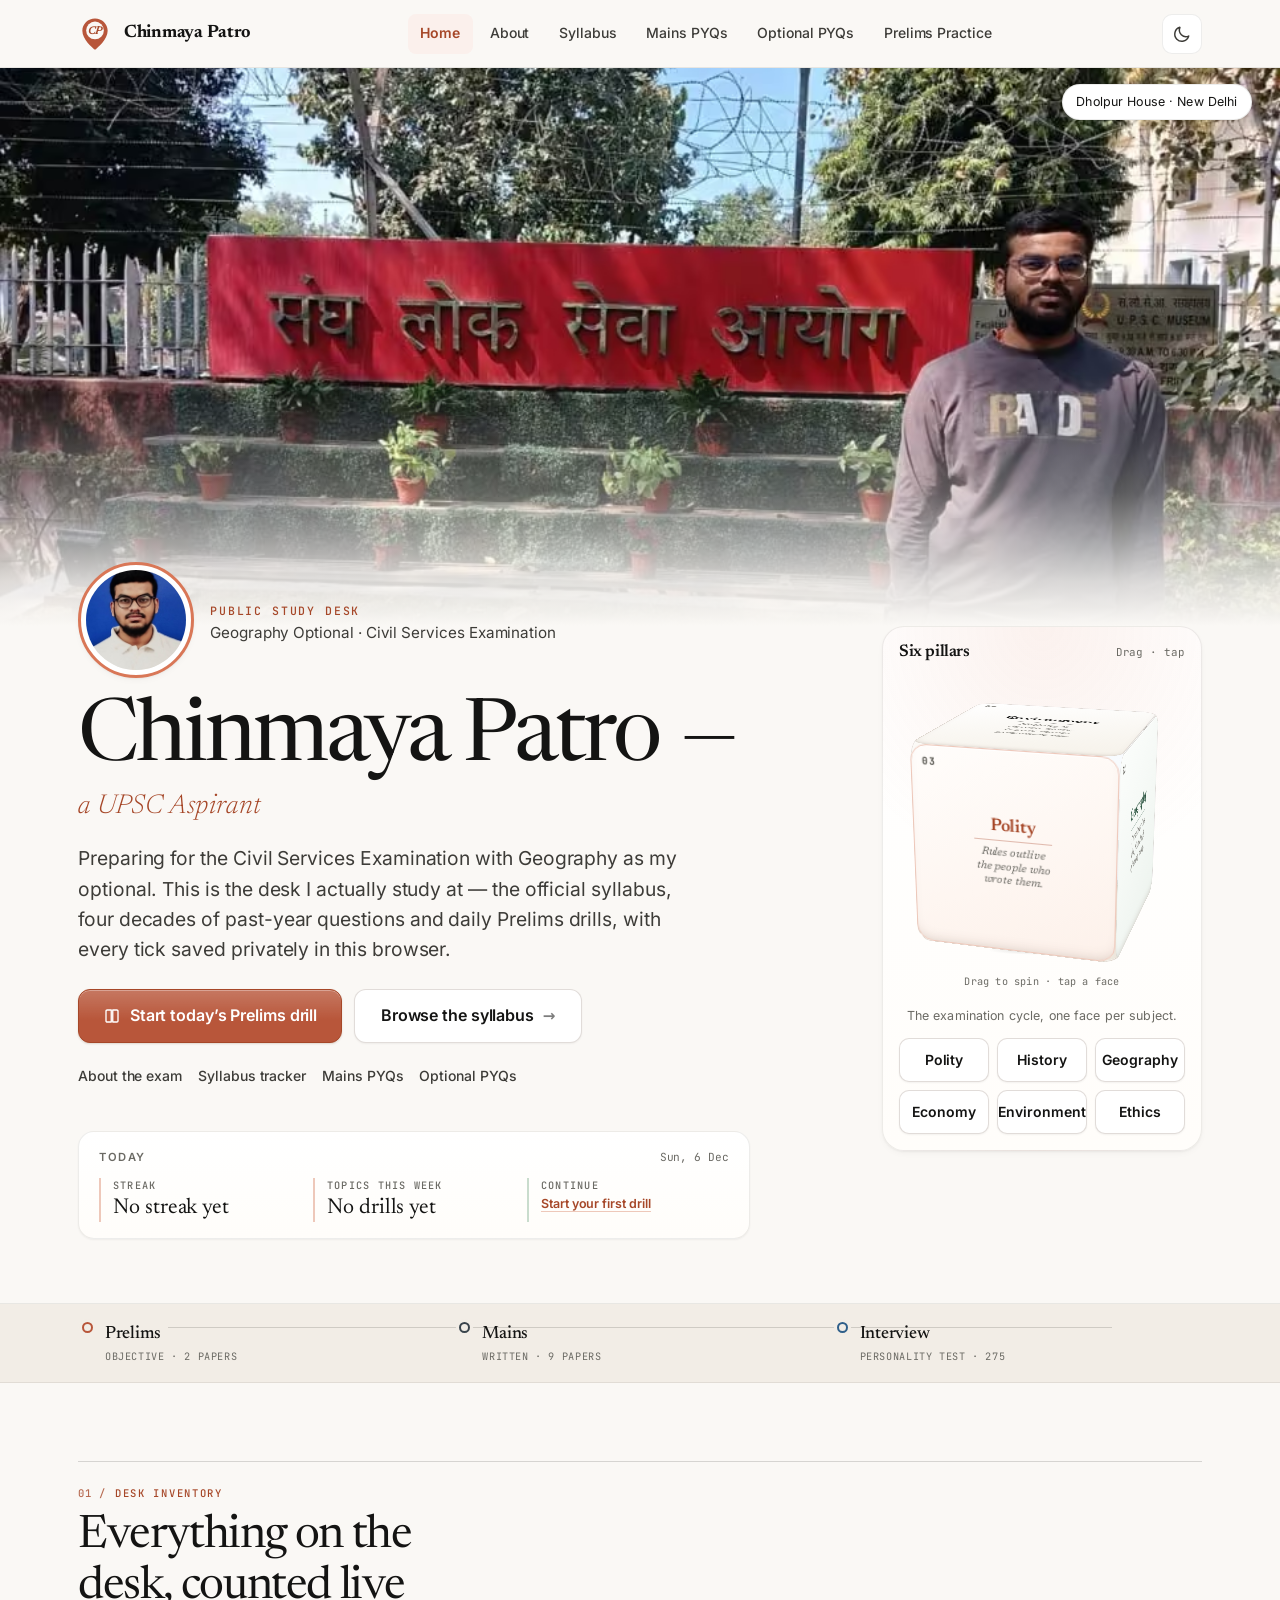
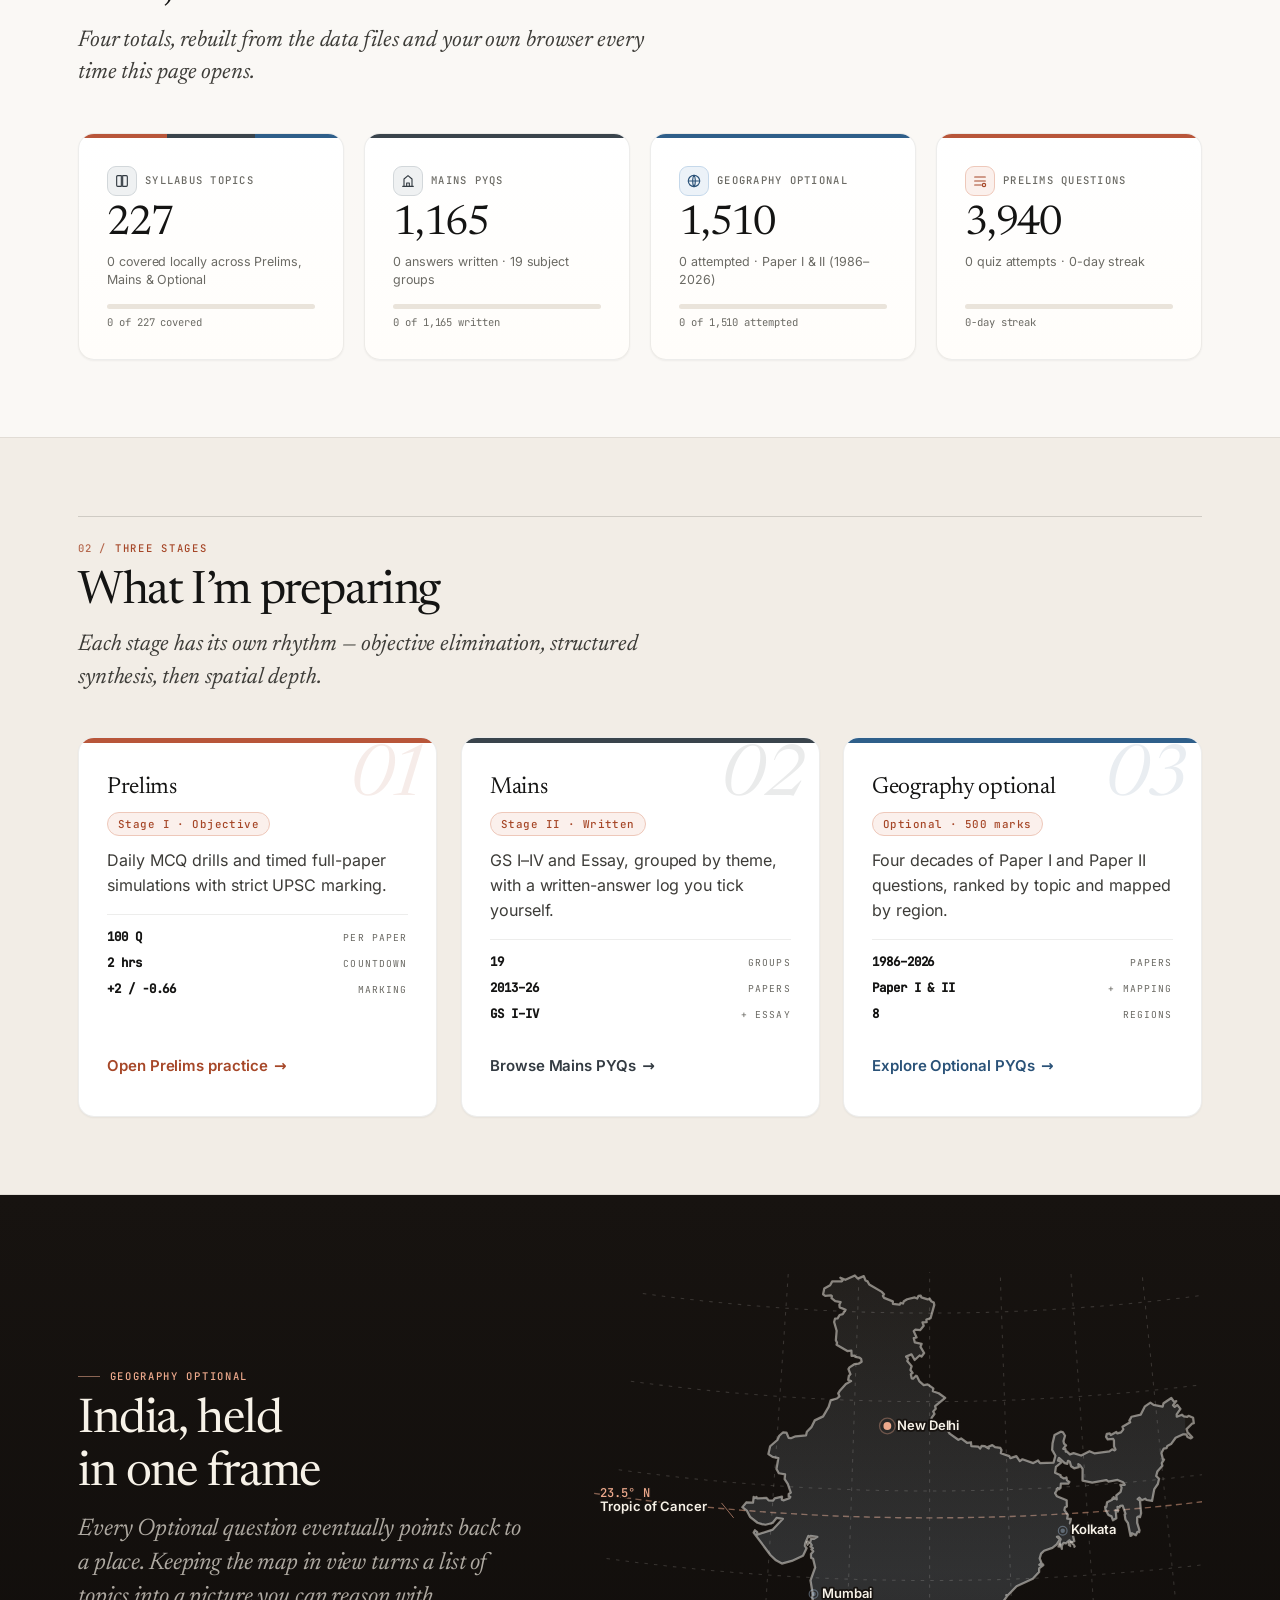
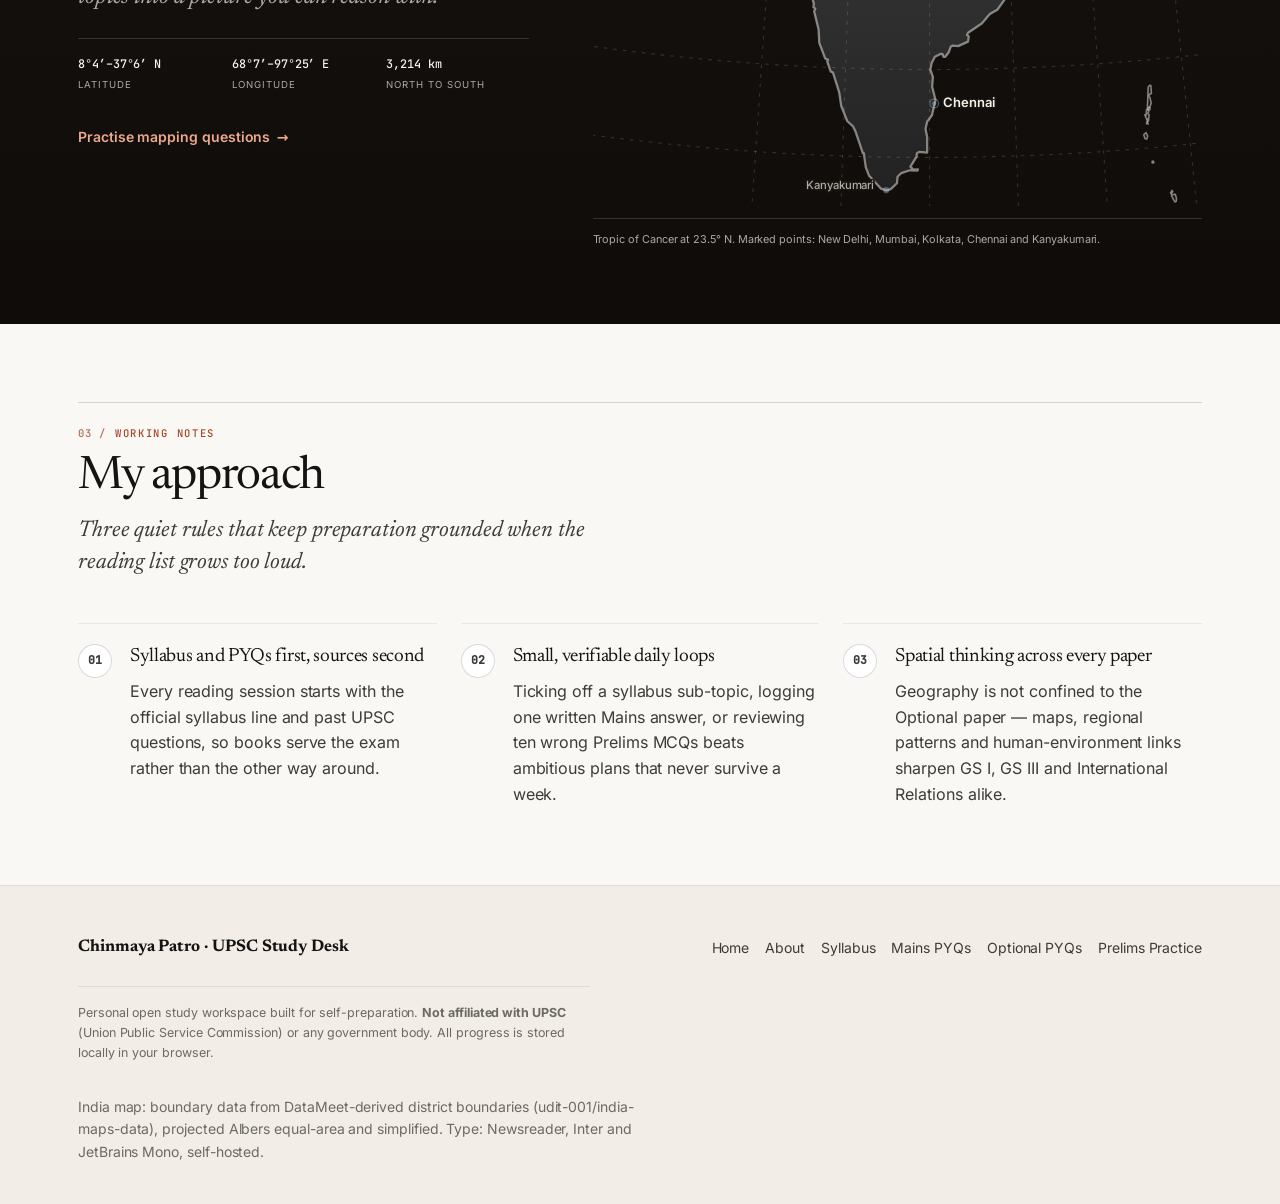
==== index.html @ 81ca322a "pyqs: filter panel no longer covers the questions The floating panel hid the top of the list. The op" ====
<!DOCTYPE html>
<html lang="en">
<head>
  <meta charset="UTF-8">
  <meta name="viewport" content="width=device-width, initial-scale=1.0">
  <meta name="description" content="Chinmaya Patro — UPSC Civil Services Aspirant (Geography Optional). Public study desk with interactive syllabus tracker, Mains PYQs, Geography Optional PYQs, and Prelims practice.">
  <title>Chinmaya Patro — UPSC Civil Services Aspirant</title>
  <link rel="icon" type="image/svg+xml" href="./assets/img/favicon.svg">
  <link rel="canonical" href="https://chinmayapatro456.github.io/ias/">
  <meta name="theme-color" content="#FAF8F5">
  <link rel="manifest" href="./manifest.json">
  <link rel="apple-touch-icon" href="./assets/img/icon-192.png">
  <meta property="og:type" content="website">
  <meta property="og:site_name" content="Chinmaya Patro · UPSC Study Desk">
  <meta property="og:title" content="Chinmaya Patro — UPSC Civil Services Aspirant">
  <meta property="og:description" content="Chinmaya Patro — UPSC Civil Services Aspirant (Geography Optional). Public study desk with interactive syllabus tracker, Mains PYQs, Geography Optional PYQs, and Prelims practice.">
  <meta property="og:url" content="https://chinmayapatro456.github.io/ias/">
  <meta property="og:image" content="https://chinmayapatro456.github.io/ias/assets/img/banner.webp">
  <meta property="og:image:width" content="967">
  <meta property="og:image:height" content="728">
  <meta property="og:image:alt" content="Chinmaya Patro at the UPSC gate, Dholpur House, New Delhi">
  <meta name="twitter:card" content="summary_large_image">
  <meta name="twitter:title" content="Chinmaya Patro — UPSC Civil Services Aspirant">
  <meta name="twitter:description" content="Chinmaya Patro — UPSC Civil Services Aspirant (Geography Optional). Public study desk with interactive syllabus tracker, Mains PYQs, Geography Optional PYQs, and Prelims practice.">
  <meta name="twitter:image" content="https://chinmayapatro456.github.io/ias/assets/img/banner.webp">

  <link rel="preload" href="./assets/fonts/newsreader-normal-latin.woff2" as="font" type="font/woff2" crossorigin>
  <link rel="preload" href="./assets/fonts/inter-normal-latin.woff2" as="font" type="font/woff2" crossorigin>
  <link rel="preload" href="./assets/img/banner-967.webp" as="image" fetchpriority="high">
  <script>
    /* Apply the saved theme before first paint. Light is the default. */
    try {
      if (localStorage.getItem('cp_theme') === 'dark') {
        document.documentElement.setAttribute('data-theme', 'dark');
      }
    } catch (e) {}
  </script>
  <link rel="stylesheet" href="./assets/css/fonts.css?v=20261127u">
  <link rel="stylesheet" href="./assets/css/tokens.css?v=20261127u">
  <link rel="stylesheet" href="./assets/css/base.css?v=20261127u">
  <link rel="stylesheet" href="./assets/css/home.css?v=20261127u">
</head>
<body class="page-home">
  <a class="skip-link" href="#main-content">Skip to main content</a>

  <header class="site-nav">
    <div class="container nav-inner">
      <a class="nav-brand" href="./index.html">
        <span class="nav-brand-mark" aria-hidden="true">
          <svg viewBox="0 0 40 40" focusable="false" aria-hidden="true">
            <path class="mark-pin" d="M20 1.8c-8.2 0-14.9 6.5-14.9 14.5 0 10.3 11.9 20 13.8 21.5a1.7 1.7 0 0 0 2.2 0C23 36.3 34.9 26.6 34.9 16.3 34.9 8.3 28.2 1.8 20 1.8Z"></path>
            <circle class="mark-disc" cx="20" cy="15.8" r="10.4"></circle>
            <text class="mark-text" x="20" y="20.2" text-anchor="middle">CP</text>
          </svg>
        </span>
        <span>Chinmaya Patro</span>
      </a>

      <nav aria-label="Primary navigation">
        <ul class="nav-links">
          <li><a class="nav-link" href="./index.html" aria-current="page">Home</a></li><li><a class="nav-link" href="./about/index.html">About</a></li>
          <li><a class="nav-link" href="./syllabus/index.html">Syllabus</a></li>
          <li><a class="nav-link" href="./mains-pyqs/index.html">Mains PYQs</a></li>
          <li><a class="nav-link" href="./optional-pyqs/index.html">Optional PYQs</a></li>
          <li><a class="nav-link" href="./prelims-practice/index.html">Prelims Practice</a></li>
        </ul>
      </nav>

      <div class="nav-actions">
        <button
          type="button"
          class="theme-toggle"
          data-theme-toggle
          aria-pressed="false"
          aria-label="Switch to dark theme"
          title="Switch to dark theme"
        >
          <svg class="theme-icon theme-icon-moon" viewBox="0 0 24 24" fill="none" stroke="currentColor" stroke-width="1.8" stroke-linecap="round" stroke-linejoin="round" aria-hidden="true">
            <path d="M20 14.5A8 8 0 0 1 9.5 4a8.5 8.5 0 1 0 10.5 10.5z"></path>
          </svg>
          <svg class="theme-icon theme-icon-sun" viewBox="0 0 24 24" fill="none" stroke="currentColor" stroke-width="1.8" stroke-linecap="round" stroke-linejoin="round" aria-hidden="true">
            <circle cx="12" cy="12" r="4"></circle>
            <path d="M12 2v2.5M12 19.5V22M2 12h2.5M19.5 12H22M4.9 4.9l1.8 1.8M17.3 17.3l1.8 1.8M19.1 4.9l-1.8 1.8M6.7 17.3l-1.8 1.8"></path>
          </svg>
        </button>

        <button
          type="button"
          class="nav-toggle"
          data-nav-toggle
          aria-expanded="false"
          aria-controls="mobile-nav-drawer"
          aria-label="Open navigation menu"
        >
          <svg data-icon-menu viewBox="0 0 24 24" fill="none" stroke="currentColor" stroke-width="2" stroke-linecap="round" aria-hidden="true">
            <line x1="4" y1="7" x2="20" y2="7"></line>
            <line x1="4" y1="12" x2="20" y2="12"></line>
            <line x1="4" y1="17" x2="20" y2="17"></line>
          </svg>
          <svg data-icon-close style="display:none" viewBox="0 0 24 24" fill="none" stroke="currentColor" stroke-width="2" stroke-linecap="round" aria-hidden="true">
            <line x1="6" y1="6" x2="18" y2="18"></line>
            <line x1="18" y1="6" x2="6" y2="18"></line>
          </svg>
        </button>
      </div>
    </div>
  </header>

  <div class="nav-backdrop" data-nav-backdrop></div>
  <nav id="mobile-nav-drawer" class="nav-drawer" data-nav-drawer aria-label="Mobile navigation" aria-hidden="true">
    <div class="nav-drawer-head">
      <span>Menu</span>
      <button type="button" class="nav-drawer-close" data-nav-close aria-label="Close navigation menu">
        <svg viewBox="0 0 24 24" width="20" height="20" fill="none" stroke="currentColor" stroke-width="2" stroke-linecap="round" aria-hidden="true">
          <line x1="6" y1="6" x2="18" y2="18"></line>
          <line x1="18" y1="6" x2="6" y2="18"></line>
        </svg>
      </button>
    </div>
    <ul class="nav-drawer-list">
      <li><a class="nav-link" href="./index.html" aria-current="page">Home</a></li><li><a class="nav-link" href="./about/index.html">About</a></li>
      <li><a class="nav-link" href="./syllabus/index.html">Syllabus</a></li>
      <li><a class="nav-link" href="./mains-pyqs/index.html">Mains PYQs</a></li>
      <li><a class="nav-link" href="./optional-pyqs/index.html">Optional PYQs</a></li>
      <li><a class="nav-link" href="./prelims-practice/index.html">Prelims Practice</a></li>
    </ul>
  </nav>

  <main id="main-content">
    <!-- Hero: gate photograph, then the editorial opening.
         H1 is the name only; the role lives in the eyebrow above it so the
         heading never runs past two lines on a 360px phone. -->
    <section class="hero" aria-labelledby="hero-title">
      <div class="hero-band">
        <picture>
          <source
            type="image/avif"
            srcset="./assets/img/banner-480.avif 480w, ./assets/img/banner-720.avif 720w, ./assets/img/banner-967.avif 967w"
            sizes="100vw"
          >
          <source
            type="image/webp"
            srcset="./assets/img/banner-480.webp 480w, ./assets/img/banner-720.webp 720w, ./assets/img/banner-967.webp 967w"
            sizes="100vw"
          >
          <img
            src="./assets/img/banner-967.webp"
            alt="Chinmaya Patro standing outside the Union Public Service Commission gate at Dholpur House, New Delhi"
            width="967"
            height="728"
            decoding="async"
            fetchpriority="high"
          >
        </picture>
        <span class="hero-band-tag">Dholpur House · New Delhi</span>
      </div>

      <div class="container hero-grid">
        <div class="hero-text">
          <div class="hero-identity">
            <div class="profile-ring">
              <img
                src="./assets/img/profile.webp"
                alt="Portrait of Chinmaya Patro"
                width="84"
                height="84"
                decoding="async"
              >
            </div>
            <div class="hero-identity-text">
              <p class="eyebrow hero-eyebrow">Public study desk</p>
              <p class="hero-subtitle">Geography Optional · Civil Services Examination</p>
            </div>
          </div>

          <h1 id="hero-title">Chinmaya Patro <span class="hero-h1-dash" aria-hidden="true">—</span></h1>

          <p class="hero-role">a UPSC Aspirant</p>

          <p class="lead hero-intro">
            Preparing for the Civil Services Examination with Geography as my optional.
            This is the desk I actually study at — the official syllabus, four decades of
            past-year questions and daily Prelims drills, with every tick saved privately
            in this browser.
          </p>

          <div class="hero-actions">
            <div class="hero-cta-row">
              <a class="btn btn-primary btn-lg hero-cta hero-cta--primary" href="./prelims-practice/index.html">
                <svg class="btn-icon" viewBox="0 0 24 24" fill="none" stroke="currentColor" stroke-width="1.8" stroke-linecap="round" stroke-linejoin="round" aria-hidden="true">
                  <path d="M4 5.5A1.5 1.5 0 0 1 5.5 4H11v16H5.5A1.5 1.5 0 0 1 4 18.5z"></path>
                  <path d="M20 5.5A1.5 1.5 0 0 0 18.5 4H13v16h5.5a1.5 1.5 0 0 0 1.5-1.5z"></path>
                </svg>
                <span>Start today’s Prelims drill</span>
              </a>
              <a class="btn btn-secondary btn-lg btn-arrow" href="./syllabus/index.html">Browse the syllabus</a>
            </div>
            <ul class="hero-links">
              <li><a class="hero-link" href="./about/index.html">About the exam</a></li>
              <li><a class="hero-link" href="./syllabus/index.html">Syllabus tracker</a></li>
              <li><a class="hero-link" href="./mains-pyqs/index.html">Mains PYQs</a></li>
              <li><a class="hero-link" href="./optional-pyqs/index.html">Optional PYQs</a></li>
            </ul>
          </div>

          <!-- Today strip — streak, topics this week, continue. Read from
               localStorage; each cell degrades to a prompt when empty. -->
          <section class="today-strip" aria-labelledby="today-heading" data-today>
            <div class="today-head">
              <h2 class="today-title" id="today-heading">Today</h2>
              <span class="today-date" data-today-date></span>
            </div>
            <dl class="today-grid">
              <div class="today-cell">
                <dt class="today-label">Streak</dt>
                <dd class="today-value" data-today-streak>—</dd>
              </div>
              <div class="today-cell">
                <dt class="today-label">Topics this week</dt>
                <dd class="today-value" data-today-topics>—</dd>
              </div>
              <div class="today-cell today-cell--continue">
                <dt class="today-label">Continue</dt>
                <dd class="today-value today-value--link">
                  <a class="today-continue" href="./prelims-practice/index.html" data-today-continue>Start your first drill</a>
                </dd>
              </div>
            </dl>
          </section>
        </div>

        <!-- Subject cube, now in its own panel instead of sitting on the photo -->
        <aside class="hero-aside cube-panel" aria-labelledby="cube-title">
          <div class="cube-panel-head">
            <h2 class="cube-panel-title" id="cube-title">Six pillars</h2>
            <span class="cube-panel-meta">Drag · tap</span>
          </div>
          <div class="cube-pedestal" data-cube>
            <div class="cube-stage" data-cube-stage>
              <div class="cube" data-cube-body>
              <button type="button" class="cube-face cube-face--front" data-cube-face="front"
                      data-href="./mains-pyqs/index.html?paper=GS%20Paper%20II"
                      aria-label="Polity — open Mains GS Paper II questions">
                <span class="cube-face-num" aria-hidden="true">03</span>
                <span class="cube-face-name">Polity</span>
                <span class="cube-face-rule" aria-hidden="true"></span>
                <span class="cube-face-line">Rules outlive the people who wrote them.</span>
              </button>
              <button type="button" class="cube-face cube-face--back" data-cube-face="back"
                      data-href="./mains-pyqs/index.html?paper=GS%20Paper%20I"
                      aria-label="History — open Mains GS Paper I questions">
                <span class="cube-face-num" aria-hidden="true">01</span>
                <span class="cube-face-name">History</span>
                <span class="cube-face-rule" aria-hidden="true"></span>
                <span class="cube-face-line">Every present is still arguing with its past.</span>
              </button>
              <button type="button" class="cube-face cube-face--right" data-cube-face="right"
                      data-href="./optional-pyqs/index.html"
                      aria-label="Geography — open Geography Optional questions">
                <span class="cube-face-num" aria-hidden="true">02</span>
                <span class="cube-face-name">Geography</span>
                <span class="cube-face-rule" aria-hidden="true"></span>
                <span class="cube-face-line">Terrain writes the first draft of every story.</span>
              </button>
              <button type="button" class="cube-face cube-face--left" data-cube-face="left"
                      data-href="./mains-pyqs/index.html?paper=GS%20Paper%20III"
                      aria-label="Economy — open Mains GS Paper III questions">
                <span class="cube-face-num" aria-hidden="true">04</span>
                <span class="cube-face-name">Economy</span>
                <span class="cube-face-rule" aria-hidden="true"></span>
                <span class="cube-face-line">Incentives move people further than intentions do.</span>
              </button>
              <button type="button" class="cube-face cube-face--top" data-cube-face="top"
                      data-href="./mains-pyqs/index.html?paper=GS%20Paper%20III"
                      aria-label="Environment — open Mains GS Paper III questions">
                <span class="cube-face-num" aria-hidden="true">06</span>
                <span class="cube-face-name">Environment</span>
                <span class="cube-face-rule" aria-hidden="true"></span>
                <span class="cube-face-line">Nothing is thrown away; it only moves somewhere else.</span>
              </button>
              <button type="button" class="cube-face cube-face--bottom" data-cube-face="bottom"
                      data-href="./mains-pyqs/index.html?paper=GS%20Paper%20IV"
                      aria-label="Ethics — open Mains GS Paper IV questions">
                <span class="cube-face-num" aria-hidden="true">05</span>
                <span class="cube-face-name">Ethics</span>
                <span class="cube-face-rule" aria-hidden="true"></span>
                <span class="cube-face-line">Right action is what you would defend out loud.</span>
              </button>
              </div>
            </div>
            <p class="cube-hint" aria-hidden="true">Drag to spin · tap a face</p>
          </div>
          <p class="cube-caption">The examination cycle, one face per subject.</p>

          <div class="cube-chips" role="group" aria-label="Jump to a subject">
            <a class="cube-chip" href="./mains-pyqs/index.html?paper=GS%20Paper%20II">Polity</a>
            <a class="cube-chip" href="./mains-pyqs/index.html?paper=GS%20Paper%20I">History</a>
            <a class="cube-chip" href="./optional-pyqs/index.html">Geography</a>
            <a class="cube-chip" href="./mains-pyqs/index.html?paper=GS%20Paper%20III">Economy</a>
            <a class="cube-chip" href="./mains-pyqs/index.html?paper=GS%20Paper%20III">Environment</a>
            <a class="cube-chip" href="./mains-pyqs/index.html?paper=GS%20Paper%20IV">Ethics</a>
          </div>
        </aside>
      </div>
    </section>

    <!-- Slim exam-timeline strip — a visual anchor between hero and inventory -->
    <section class="timeline-strip" aria-label="The examination cycle">
      <div class="container">
        <ol class="timeline">
          <li class="timeline-step timeline-step--prelims">
            <span class="timeline-dot" aria-hidden="true"></span>
            <span class="timeline-name">Prelims</span>
            <span class="timeline-meta">Objective · 2 papers</span>
          </li>
          <li class="timeline-step timeline-step--mains">
            <span class="timeline-dot" aria-hidden="true"></span>
            <span class="timeline-name">Mains</span>
            <span class="timeline-meta">Written · 9 papers</span>
          </li>
          <li class="timeline-step timeline-step--interview">
            <span class="timeline-dot" aria-hidden="true"></span>
            <span class="timeline-name">Interview</span>
            <span class="timeline-meta">Personality test · 275</span>
          </li>
        </ol>
      </div>
    </section>

    <!-- Desk inventory — one stage-coloured card per pillar -->
    <section class="section stats-section" aria-labelledby="stats-heading">
      <div class="container">
        <div class="section-head reveal">
          <span class="eyebrow">Desk inventory</span>
          <h2 id="stats-heading">Everything on the desk, counted live</h2>
          <p class="lead">Four totals, rebuilt from the data files and your own browser every time this page opens.</p>
        </div>

        <div class="stats-grid reveal">
          <article class="card stat-card stat-card--syllabus" data-stat="syllabus" data-state="loading">
            <span class="stat-band" aria-hidden="true"></span>
            <div class="stat-head">
              <span class="stat-icon" aria-hidden="true">
                <svg viewBox="0 0 24 24" fill="none" stroke="currentColor" stroke-width="1.7" stroke-linecap="round" stroke-linejoin="round"><path d="M4 5.5A1.5 1.5 0 0 1 5.5 4H11v16H5.5A1.5 1.5 0 0 1 4 18.5z"></path><path d="M20 5.5A1.5 1.5 0 0 0 18.5 4H13v16h5.5a1.5 1.5 0 0 0 1.5-1.5z"></path></svg>
              </span>
              <span class="stat-label">Syllabus topics</span>
            </div>
            <p class="stat-value" id="count-syllabus" data-counter data-target="0">—</p>
            <p class="stat-meta" id="meta-syllabus">Reading syllabus data…</p>
            <div class="stat-meter">
              <span class="meter" role="presentation"><span class="meter-fill" data-stat-meter></span></span>
              <span class="stat-meter-label" data-stat-meter-label>covered</span>
            </div>
            <div class="stat-skeleton" aria-hidden="true">
              <span class="skeleton skeleton--value"></span>
              <span class="skeleton skeleton--line"></span>
            </div>
          </article>
          <article class="card stat-card stat-card--mains" data-stat="mains" data-state="loading">
            <span class="stat-band" aria-hidden="true"></span>
            <div class="stat-head">
              <span class="stat-icon" aria-hidden="true">
                <svg viewBox="0 0 24 24" fill="none" stroke="currentColor" stroke-width="1.7" stroke-linecap="round" stroke-linejoin="round"><path d="M4 20h16M6 20V9l6-5 6 5v11M10 20v-5h4v5"></path></svg>
              </span>
              <span class="stat-label">Mains PYQs</span>
            </div>
            <p class="stat-value" id="count-mains" data-counter data-target="0">—</p>
            <p class="stat-meta" id="meta-mains">Reading Mains data…</p>
            <div class="stat-meter">
              <span class="meter" role="presentation"><span class="meter-fill" data-stat-meter></span></span>
              <span class="stat-meter-label" data-stat-meter-label>written</span>
            </div>
            <div class="stat-skeleton" aria-hidden="true">
              <span class="skeleton skeleton--value"></span>
              <span class="skeleton skeleton--line"></span>
            </div>
          </article>
          <article class="card stat-card stat-card--optional" data-stat="optional" data-state="loading">
            <span class="stat-band" aria-hidden="true"></span>
            <div class="stat-head">
              <span class="stat-icon" aria-hidden="true">
                <svg viewBox="0 0 24 24" fill="none" stroke="currentColor" stroke-width="1.7" stroke-linecap="round" stroke-linejoin="round"><circle cx="12" cy="12" r="8.5"></circle><path d="M3.5 12h17M12 3.5c2.6 2.4 2.6 14.6 0 17M12 3.5c-2.6 2.4-2.6 14.6 0 17"></path></svg>
              </span>
              <span class="stat-label">Geography optional</span>
            </div>
            <p class="stat-value" id="count-optional" data-counter data-target="0">—</p>
            <p class="stat-meta" id="meta-optional">Reading Optional data…</p>
            <div class="stat-meter">
              <span class="meter" role="presentation"><span class="meter-fill" data-stat-meter></span></span>
              <span class="stat-meter-label" data-stat-meter-label>attempted</span>
            </div>
            <div class="stat-skeleton" aria-hidden="true">
              <span class="skeleton skeleton--value"></span>
              <span class="skeleton skeleton--line"></span>
            </div>
          </article>
          <article class="card stat-card stat-card--prelims" data-stat="prelims" data-state="loading">
            <span class="stat-band" aria-hidden="true"></span>
            <div class="stat-head">
              <span class="stat-icon" aria-hidden="true">
                <svg viewBox="0 0 24 24" fill="none" stroke="currentColor" stroke-width="1.7" stroke-linecap="round" stroke-linejoin="round"><path d="M4 6h16M4 12h16M4 18h10"></path><circle cx="18" cy="18" r="2.5"></circle></svg>
              </span>
              <span class="stat-label">Prelims questions</span>
            </div>
            <p class="stat-value" id="count-prelims" data-counter data-target="0">—</p>
            <p class="stat-meta" id="meta-prelims">Reading Prelims data…</p>
            <div class="stat-meter">
              <span class="meter" role="presentation"><span class="meter-fill" data-stat-meter></span></span>
              <span class="stat-meter-label" data-stat-meter-label>streak</span>
            </div>
            <div class="stat-skeleton" aria-hidden="true">
              <span class="skeleton skeleton--value"></span>
              <span class="skeleton skeleton--line"></span>
            </div>
          </article>
        </div>
      </div>
    </section>

    <!-- Three stages: one sentence and three micro-stats each -->
    <section class="section section--subtle" aria-labelledby="preparing-heading">
      <div class="container">
        <div class="section-head reveal">
          <span class="eyebrow">Three stages</span>
          <h2 id="preparing-heading">What I’m preparing</h2>
          <p class="lead">Each stage has its own rhythm — objective elimination, structured synthesis, then spatial depth.</p>
        </div>

        <div class="trio-grid">
          <article class="card card--interactive tilt-card prep-card prep-card--prelims reveal pressable" data-tilt data-tilt-max="5">
            <span class="prep-band" aria-hidden="true"></span>
            <span class="prep-num" aria-hidden="true">01</span>
            <div class="prep-top">
              <h3>Prelims</h3>
              <span class="tag tag--stage">Stage I · Objective</span>
            </div>
            <p>Daily MCQ drills and timed full-paper simulations with strict UPSC marking.</p>
            <ul class="prep-stats">
              <li><span class="prep-stat-value">100 Q</span><span class="prep-stat-label">per paper</span></li>
              <li><span class="prep-stat-value">2 hrs</span><span class="prep-stat-label">countdown</span></li>
              <li><span class="prep-stat-value">+2 / −0.66</span><span class="prep-stat-label">marking</span></li>
            </ul>
            <div class="prep-card-foot">
              <a class="prep-link" href="./prelims-practice/index.html">Open Prelims practice <span aria-hidden="true">→</span></a>
            </div>
          </article>

          <article class="card card--interactive tilt-card prep-card prep-card--mains reveal pressable" data-tilt data-tilt-max="5">
            <span class="prep-band" aria-hidden="true"></span>
            <span class="prep-num" aria-hidden="true">02</span>
            <div class="prep-top">
              <h3>Mains</h3>
              <span class="tag tag--stage">Stage II · Written</span>
            </div>
            <p>GS I–IV and Essay, grouped by theme, with a written-answer log you tick yourself.</p>
            <ul class="prep-stats">
              <li><span class="prep-stat-value">19</span><span class="prep-stat-label">groups</span></li>
              <li><span class="prep-stat-value">2013–26</span><span class="prep-stat-label">papers</span></li>
              <li><span class="prep-stat-value">GS I–IV</span><span class="prep-stat-label">+ essay</span></li>
            </ul>
            <div class="prep-card-foot">
              <a class="prep-link" href="./mains-pyqs/index.html">Browse Mains PYQs <span aria-hidden="true">→</span></a>
            </div>
          </article>

          <article class="card card--interactive tilt-card prep-card prep-card--optional reveal pressable" data-tilt data-tilt-max="5">
            <span class="prep-band" aria-hidden="true"></span>
            <span class="prep-num" aria-hidden="true">03</span>
            <div class="prep-top">
              <h3>Geography optional</h3>
              <span class="tag tag--stage">Optional · 500 marks</span>
            </div>
            <p>Four decades of Paper I and Paper II questions, ranked by topic and mapped by region.</p>
            <ul class="prep-stats">
              <li><span class="prep-stat-value">1986–2026</span><span class="prep-stat-label">papers</span></li>
              <li><span class="prep-stat-value">Paper I &amp; II</span><span class="prep-stat-label">+ mapping</span></li>
              <li><span class="prep-stat-value">8</span><span class="prep-stat-label">regions</span></li>
            </ul>
            <div class="prep-card-foot">
              <a class="prep-link" href="./optional-pyqs/index.html">Explore Optional PYQs <span aria-hidden="true">→</span></a>
            </div>
          </article>
        </div>
      </div>
    </section>

    <!-- Strong-contrast band: the map, larger, with a faint Optional wash -->
    <section class="band band--map" aria-labelledby="map-heading">
      <div class="container band-grid">
        <div class="band-copy reveal">
          <span class="eyebrow">Geography optional</span>
          <h2 id="map-heading">India, held in one frame</h2>
          <p class="lead">
            Every Optional question eventually points back to a place. Keeping the map in
            view turns a list of topics into a picture you can reason with.
          </p>
          <ul class="band-facts">
            <li><span class="band-fact-value">8°4′–37°6′ N</span><span class="band-fact-label">Latitude</span></li>
            <li><span class="band-fact-value">68°7′–97°25′ E</span><span class="band-fact-label">Longitude</span></li>
            <li><span class="band-fact-value">3,214 km</span><span class="band-fact-label">North to south</span></li>
          </ul>
          <a class="band-link" href="./optional-pyqs/index.html">Practise mapping questions <span aria-hidden="true">→</span></a>
        </div>

        <figure class="band-map reveal">
<svg
              class="india-svg"
              viewBox="-172 -4 702.0 614.4"
              xmlns="http://www.w3.org/2000/svg"
              role="img"
              aria-labelledby="india-map-title india-map-desc"
              data-draw-svg
            >
              <title id="india-map-title">Outline map of India</title>
              <desc id="india-map-desc">Simplified outline of India including Jammu and Kashmir, Ladakh, Arunachal Pradesh, the Andaman and Nicobar Islands and Lakshadweep, with a latitude and longitude graticule, the Tropic of Cancer, and New Delhi, Mumbai, Kolkata, Chennai and Kanyakumari marked.</desc>
              <defs>
                <clipPath id="india-zone-clip">
                  <use href="#india-mainland"></use>
                </clipPath>
                <linearGradient id="india-zone-wash" x1="0" y1="0" x2="0" y2="1">
                  <stop offset="0%" stop-color="var(--band-zone)" stop-opacity="0.15"></stop>
                  <stop offset="55%" stop-color="var(--band-zone)" stop-opacity="0.85"></stop>
                  <stop offset="100%" stop-color="var(--band-zone)" stop-opacity="0.35"></stop>
                </linearGradient>
              </defs>


              <!-- Graticule — Albers equal-area projection, 12°N/35°N standard parallels -->
              <g class="india-grid" aria-hidden="true">
                <path d="M-184.1 527.8 -144.4 533.0 -104.5 537.6 -64.6 541.7 -24.7 545.3 15.3 548.3 55.4 550.8 95.4 552.7 135.5 554.0 175.6 554.9 215.7 555.1 255.8 554.9 295.9 554.0 336.0 552.7 376.1 550.8 416.1 548.3 456.1 545.3 496.1 541.7 536.0 537.6 575.8 533.0 615.6 527.8" />
                <path d="M-170.4 427.5 -132.0 432.5 -93.5 437.0 -55.0 441.0 -16.4 444.4 22.2 447.3 60.9 449.7 99.6 451.5 138.3 452.8 177.0 453.6 215.7 453.9 254.4 453.6 293.2 452.8 331.9 451.5 370.6 449.7 409.2 447.3 447.8 444.4 486.4 441.0 524.9 437.0 563.4 432.5 601.8 427.5" />
                <path d="M-156.4 326.0 -119.4 330.8 -82.3 335.1 -45.2 338.9 -8.0 342.2 29.2 345.0 66.5 347.3 103.8 349.1 141.1 350.4 178.4 351.1 215.7 351.4 253.0 351.1 290.4 350.4 327.7 349.1 365.0 347.3 402.2 345.0 439.5 342.2 476.6 338.9 513.8 335.1 550.9 330.8 587.9 326.0" />
                <path d="M-142.4 223.8 -106.8 228.4 -71.1 232.6 -35.4 236.3 0.4 239.4 36.2 242.1 72.1 244.3 108.0 246.0 143.9 247.3 179.8 248.0 215.7 248.3 251.6 248.0 287.6 247.3 323.5 246.0 359.3 244.3 395.2 242.1 431.0 239.4 466.8 236.3 502.5 232.6 538.2 228.4 573.9 223.8" />
                <path d="M-128.4 121.8 -94.2 126.3 -59.9 130.3 -25.6 133.8 8.8 136.8 43.2 139.4 77.7 141.5 112.2 143.2 146.7 144.4 181.2 145.1 215.7 145.3 250.2 145.1 284.7 144.4 319.2 143.2 353.7 141.5 388.2 139.4 422.6 136.8 457.0 133.8 491.3 130.3 525.6 126.3 559.9 121.8" />
                <path d="M-114.6 20.8 -81.7 25.1 -48.8 28.9 -15.8 32.3 17.2 35.2 50.2 37.7 83.3 39.8 116.4 41.3 149.5 42.5 182.6 43.1 215.7 43.4 248.8 43.1 282.0 42.5 315.1 41.3 348.2 39.8 381.2 37.7 414.3 35.2 447.3 32.3 480.2 28.9 513.1 25.1 546.0 20.8" />
                <path d="M9.9 627.8 11.2 608.0 12.6 588.2 14.0 568.3 15.3 548.3 16.7 528.2 18.1 508.1 19.4 487.9 20.8 467.6 22.2 447.3 23.6 426.9 25.0 406.5 26.4 386.0 27.8 365.5 29.2 345.0 30.6 324.5 32.0 303.9 33.4 283.3 34.8 262.7 36.2 242.1 37.6 221.6 39.0 201.0 40.4 180.4 41.8 159.9 43.2 139.4 44.6 119.0 46.0 98.6 47.4 78.2 48.8 57.9 50.2 37.7 51.6 17.6 52.9 -2.5 54.3 -22.4" />
                <path d="M112.7 633.1 113.4 613.3 114.1 593.4 114.8 573.5 115.5 553.4 116.1 533.3 116.8 513.1 117.5 492.9 118.2 472.6 118.9 452.2 119.6 431.8 120.3 411.4 121.0 390.9 121.7 370.3 122.4 349.8 123.1 329.2 123.8 308.6 124.5 288.0 125.2 267.3 125.9 246.7 126.6 226.1 127.3 205.5 128.0 184.9 128.7 164.4 129.4 143.8 130.1 123.3 130.8 102.9 131.5 82.5 132.2 62.2 132.9 42.0 133.6 21.8 134.3 1.7 135.0 -18.3" />
                <path d="M215.7 634.8 215.7 615.0 215.7 595.1 215.7 575.2 215.7 555.1 215.7 535.0 215.7 514.8 215.7 494.6 215.7 474.3 215.7 453.9 215.7 433.5 215.7 413.0 215.7 392.5 215.7 371.9 215.7 351.4 215.7 330.8 215.7 310.2 215.7 289.5 215.7 268.9 215.7 248.3 215.7 227.6 215.7 207.0 215.7 186.4 215.7 165.8 215.7 145.3 215.7 124.8 215.7 104.4 215.7 84.0 215.7 63.6 215.7 43.4 215.7 23.2 215.7 3.1 215.7 -16.9" />
                <path d="M318.7 633.1 318.0 613.3 317.3 593.4 316.7 573.5 316.0 553.4 315.3 533.3 314.6 513.1 313.9 492.9 313.2 472.6 312.5 452.2 311.8 431.8 311.1 411.4 310.4 390.9 309.7 370.3 309.0 349.8 308.3 329.2 307.6 308.6 306.9 288.0 306.2 267.3 305.5 246.7 304.8 226.1 304.1 205.5 303.4 184.9 302.7 164.4 302.0 143.8 301.3 123.3 300.6 102.9 299.9 82.5 299.2 62.2 298.5 42.0 297.8 21.8 297.2 1.7 296.5 -18.3" />
                <path d="M421.5 627.8 420.2 608.0 418.8 588.2 417.5 568.3 416.1 548.3 414.7 528.2 413.4 508.1 412.0 487.9 410.6 467.6 409.2 447.3 407.8 426.9 406.4 406.5 405.0 386.0 403.6 365.5 402.2 345.0 400.8 324.5 399.4 303.9 398.0 283.3 396.6 262.7 395.2 242.1 393.8 221.6 392.4 201.0 391.0 180.4 389.6 159.9 388.2 139.4 386.8 119.0 385.4 98.6 384.0 78.2 382.6 57.9 381.2 37.7 379.9 17.6 378.5 -2.5 377.1 -22.4" />
                <path d="M524.2 619.0 522.1 599.3 520.1 579.6 518.1 559.7 516.0 539.8 514.0 519.8 511.9 499.7 509.8 479.5 507.8 459.3 505.7 439.0 503.6 418.7 501.5 398.4 499.4 378.0 497.3 357.5 495.2 337.1 493.1 316.6 491.0 296.1 488.9 275.5 486.8 255.0 484.7 234.5 482.6 214.0 480.5 193.5 478.4 173.0 476.3 152.5 474.2 132.1 472.1 111.7 470.0 91.3 467.9 71.1 465.8 50.8 463.8 30.7 461.7 10.6 459.6 -9.4 457.6 -29.3" />
              </g>

              <!-- Tropic of Cancer, 23.5° N, labelled in the open Arabian Sea -->
              <path class="india-tropic" d="M-182.6 249.3 -146.6 254.5 -110.6 259.2 -74.5 263.4 -38.3 267.1 -2.1 270.3 34.1 273.0 70.4 275.2 106.7 277.0 143.0 278.2 179.4 279.0 215.7 279.2 252.1 279.0 288.4 278.2 324.7 277.0 361.0 275.2 397.3 273.0 433.6 270.3 469.8 267.1 505.9 263.4 542.0 259.2 578.1 254.5" aria-hidden="true"></path>
              
              <line class="india-leader" x1="-24" y1="262" x2="-10" y2="279.2" aria-hidden="true"></line>
              <text class="india-tropic-label india-tropic-label--value" x="-164" y="255">23.5° N</text>
              <text class="india-tropic-label" x="-164" y="271">Tropic of Cancer</text>

              <!-- Mainland outline (vetted boundary dataset — see CHANGELOG.md) -->
              <path id="india-mainland" class="india-outline" data-draw-path d="M159.5 591.0 146.0 576.3 142.2 566.5 139.9 550.3 138.9 550.4 130.3 525.2 127.6 519.5 120.8 513.1 113.9 495.9 111.5 479.8 104.4 457.4 101.7 456.0 97.6 444.2 98.7 442.6 95.5 441.2 88.6 423.2 87.8 407.7 82.7 386.7 84.0 383.9 81.9 382.0 82.4 378.2 80.3 370.6 81.2 367.7 78.5 351.3 83.9 336.3 81.5 326.2 79.2 325.3 79.0 320.8 81.7 317.7 79.5 315.4 81.2 314.1 78.4 312.2 79.9 310.7 78.0 307.8 79.3 303.0 82.7 303.3 86.4 301.0 78.5 300.0 77.4 301.3 76.0 300.0 72.4 308.6 72.0 311.5 74.0 314.2 69.9 322.8 57.0 328.8 45.5 331.8 38.7 328.1 32.5 322.2 13.0 296.1 14.5 293.5 17.2 295.6 17.3 298.4 35.1 292.7 46.7 280.3 39.4 279.3 34.8 285.1 26.7 287.1 22.5 286.4 17.4 284.8 8.8 278.0 5.4 271.2 0.0 266.8 4.8 261.2 12.3 261.7 13.0 255.0 14.4 256.3 16.3 255.1 17.2 256.8 27.9 256.2 30.2 258.9 35.5 259.2 37.2 256.8 45.7 254.7 45.5 258.2 47.2 259.0 54.2 256.6 55.3 255.0 53.4 254.7 53.4 251.6 55.8 250.1 52.3 240.1 48.7 234.7 49.2 229.0 42.0 227.8 39.3 222.9 41.5 210.4 34.8 209.0 30.0 205.7 32.0 196.7 40.3 189.5 42.5 184.6 47.0 180.6 50.8 180.9 53.4 187.0 55.9 187.4 61.3 185.2 73.3 184.2 74.3 180.0 79.5 174.7 83.4 166.9 93.0 162.3 99.4 151.4 101.7 143.8 108.9 141.7 111.8 139.2 110.4 135.7 112.0 133.2 119.2 125.1 125.2 121.7 121.9 120.3 122.7 115.6 124.5 113.8 122.2 107.9 123.4 105.9 129.4 102.0 133.8 101.6 137.4 99.4 136.8 96.0 134.6 94.5 130.2 93.8 129.3 92.2 125.8 92.7 125.6 86.6 120.9 87.1 108.5 79.8 109.1 77.4 107.7 74.6 108.6 63.7 105.7 53.6 106.8 49.6 109.7 49.4 112.0 45.5 115.6 44.5 118.9 39.5 112.1 36.8 111.7 33.9 113.2 30.6 107.0 29.5 102.7 26.2 103.1 23.8 102.1 22.9 95.5 23.6 93.0 21.7 94.4 14.9 101.1 11.3 103.5 6.8 114.6 6.7 115.6 5.3 112.9 2.6 118.7 5.0 129.6 0.0 132.9 3.6 139.9 0.8 141.9 5.8 144.2 6.8 146.2 10.4 160.7 18.9 163.2 21.7 161.9 23.5 163.3 25.8 173.4 29.8 173.4 32.6 181.1 33.7 182.2 31.6 185.0 32.3 186.0 29.7 189.8 27.4 198.6 25.3 201.4 26.5 202.8 23.6 205.5 23.3 206.2 25.3 213.6 27.6 215.7 26.5 217.5 29.6 220.5 31.1 221.1 33.9 216.8 49.2 212.0 50.9 212.3 53.8 207.5 54.0 208.9 57.9 204.9 62.9 199.4 62.5 197.4 64.1 200.7 71.4 197.5 72.2 198.7 77.1 206.5 78.7 205.2 82.2 209.4 89.3 206.4 93.5 204.2 92.2 198.5 97.4 194.8 90.9 188.6 93.5 190.9 95.8 190.0 98.5 195.0 104.4 193.7 108.9 196.1 112.3 194.1 113.7 195.1 118.5 196.6 118.9 199.9 115.4 201.0 115.9 204.1 122.0 208.9 126.2 213.4 125.4 220.0 130.0 219.4 133.3 226.2 135.6 233.7 140.9 222.1 150.6 222.8 153.6 219.9 156.7 221.3 159.6 218.2 163.7 216.8 169.2 221.2 173.5 225.4 172.2 236.9 179.0 238.8 182.2 248.8 189.2 252.0 187.7 258.8 192.7 263.3 192.1 263.8 196.5 271.9 197.1 273.8 199.4 275.5 196.4 279.4 196.6 283.8 199.2 283.2 197.3 287.9 195.4 291.1 197.8 297.2 198.7 298.5 201.1 297.7 204.7 307.6 208.1 308.8 210.4 315.6 208.1 319.6 213.8 322.6 211.7 335.1 216.1 340.6 213.1 342.9 216.2 358.4 215.6 360.6 207.7 356.8 200.9 357.3 193.3 359.6 183.6 366.7 179.9 369.1 180.3 371.7 184.6 369.9 190.8 370.6 193.8 372.9 195.6 369.7 199.6 372.2 200.0 372.5 203.0 373.3 202.3 377.3 206.0 381.5 204.7 390.2 207.4 399.9 202.4 405.4 204.8 422.7 202.6 425.9 200.2 428.9 201.4 429.8 200.4 428.1 197.0 428.0 190.0 427.1 188.3 420.8 188.9 418.9 185.9 419.8 182.4 423.2 182.0 424.4 183.7 430.7 180.3 431.8 181.9 436.1 180.7 438.8 177.2 437.8 174.2 446.7 169.0 445.8 167.2 448.2 162.7 458.9 160.2 463.7 150.7 470.0 146.4 473.7 149.0 484.1 151.0 485.1 147.2 494.1 141.1 497.3 145.5 499.8 144.7 496.1 149.4 498.0 151.4 501.0 149.1 504.6 153.7 500.3 160.0 500.4 162.7 506.3 160.4 508.6 162.2 512.4 162.8 513.9 161.6 519.2 163.9 520.0 170.2 517.9 170.7 511.7 177.0 512.8 180.5 518.2 186.4 516.5 187.6 512.7 186.0 511.2 182.9 507.9 182.9 499.1 186.9 493.8 194.2 489.6 196.3 488.6 198.9 485.3 199.5 482.7 204.6 484.4 211.5 485.7 212.1 483.1 216.2 483.8 219.2 478.0 225.9 476.7 230.9 480.0 234.2 478.6 240.2 474.5 246.0 471.9 259.7 465.5 258.6 464.1 257.1 460.0 258.8 457.4 256.0 455.3 257.6 458.0 259.3 459.3 273.8 458.0 278.4 456.0 277.6 454.8 278.7 454.8 284.9 457.5 293.5 457.0 295.6 455.0 295.4 453.3 299.3 448.7 296.9 448.6 299.2 447.1 300.0 444.1 285.1 441.3 281.3 440.3 275.2 441.3 274.5 438.0 265.2 435.3 265.3 434.4 267.3 432.1 266.5 432.6 271.9 430.0 270.3 430.8 279.6 426.8 281.9 425.2 277.5 421.6 275.9 418.2 269.5 417.9 266.5 419.2 266.6 420.1 261.1 425.9 258.4 426.2 256.7 428.1 257.4 427.7 255.3 431.2 257.9 430.7 253.2 435.7 249.2 436.8 244.4 435.4 241.2 440.5 241.1 438.6 238.2 432.2 235.5 421.7 237.4 419.1 235.6 403.0 238.6 391.8 236.2 391.9 222.8 388.8 218.4 387.0 217.3 387.5 220.7 382.2 222.1 378.6 219.7 377.2 214.6 375.1 213.5 374.3 216.9 371.3 216.2 364.6 210.1 363.6 213.2 366.3 213.8 367.0 215.7 361.2 220.5 360.2 227.1 366.7 230.2 366.6 231.6 370.4 233.8 373.3 232.7 373.9 236.0 376.7 237.7 375.4 239.7 366.9 239.8 366.5 244.6 364.5 246.3 363.4 244.9 362.0 246.0 362.6 247.0 360.2 250.7 362.3 254.3 373.6 258.9 373.8 266.0 371.6 267.2 371.0 270.3 374.9 275.6 374.2 280.0 378.5 280.3 377.3 285.3 379.4 287.7 378.5 289.6 382.4 306.0 378.5 306.8 376.7 305.0 372.7 308.6 370.0 307.9 367.9 311.5 368.0 315.0 365.4 306.9 366.6 303.8 363.9 300.7 362.4 301.1 366.0 303.8 362.1 309.7 357.1 313.7 347.6 317.1 344.1 320.4 342.5 325.9 344.9 332.0 343.1 332.3 342.0 333.3 346.0 332.4 346.7 333.5 341.9 337.4 341.8 341.6 334.6 349.2 315.9 358.0 305.3 368.9 304.0 368.1 305.2 369.0 293.7 385.0 285.1 390.0 275.8 400.9 260.0 411.5 258.7 414.0 260.8 415.6 260.0 421.7 248.6 426.9 242.4 426.3 240.0 427.7 237.8 433.9 233.8 439.2 231.7 439.4 230.6 436.1 228.8 435.8 221.8 439.1 218.1 446.4 216.5 453.7 219.5 462.3 218.6 473.4 222.5 489.0 218.4 506.5 212.9 513.8 211.0 522.4 212.9 531.5 212.9 549.5 203.5 548.7 201.0 550.5 200.7 554.1 193.6 565.7 196.9 569.1 202.3 568.9 201.7 570.2 193.0 569.9 183.1 573.1 178.8 577.3 178.1 584.9 170.9 591.6 166.1 593.2 159.5 591.0Z"></path>

              <!-- Islands at their true positions -->
              <path class="india-island" d="M74.8 586.4 74.6 586.5 74.1 586.3 74.8 586.4Z"></path>
              <path class="india-island" d="M75.0 310.7 74.0 307.1 75.6 305.9 76.7 308.1 75.0 310.7Z"></path>
              <path class="india-island" d="M365.4 312.7 363.7 312.5 364.8 309.3 366.0 309.6 365.4 312.7Z"></path>
              <path class="india-island" d="M378.0 312.1 375.7 310.5 376.0 307.3 377.1 308.0 378.0 312.1Z"></path>
              <path class="india-island" d="M498.7 597.6 500.1 602.5 499.7 605.7 498.1 606.4 494.3 599.5 494.8 598.2 498.7 597.6Z"></path>
              <path class="india-island" d="M494.8 593.1 495.8 594.4 493.9 597.2 493.2 595.9 494.8 593.1Z"></path>
              <path class="india-island" d="M472.2 561.5 471.9 559.7 473.3 559.2 474.1 561.1 472.2 561.5Z"></path>
              <path class="india-island" d="M466.9 530.6 465.8 534.0 463.8 533.5 462.3 529.0 465.0 526.4 466.9 530.6Z"></path>
              <path class="india-island" d="M467.5 516.6 465.4 516.2 466.3 513.9 467.5 516.6Z"></path>
              <path class="india-island" d="M466.8 514.0 463.5 506.0 464.9 507.2 465.5 499.7 467.4 500.3 468.1 502.8 466.8 504.5 468.6 506.1 468.2 509.9 466.4 511.0 468.3 511.7 466.8 514.0Z"></path>
              <path class="india-island" d="M467.0 498.9 469.5 497.6 469.4 500.5 467.7 500.2 467.0 498.9Z"></path>
              <path class="india-island" d="M466.5 497.9 467.4 473.9 469.5 471.7 470.6 472.5 471.2 481.5 468.9 482.3 468.1 485.5 469.4 485.7 471.0 492.5 469.4 497.0 466.5 497.9Z"></path>
              <path class="india-island" d="M382.3 313.0 381.6 309.6 383.2 312.1 382.3 313.0Z"></path>
              <path class="india-island" d="M379.0 307.0 380.1 306.9 380.4 309.9 377.9 306.8 379.0 307.0Z"></path>


              <!-- Faint Optional-zone wash, clipped to the mainland outline -->
              <rect class="india-zone-wash" x="-190" y="-10" width="700" height="640"
                    clip-path="url(#india-zone-clip)" aria-hidden="true"></rect>

              <!-- Pulsing study points (positions from the repo's Albers projection) -->
              <g class="india-pulse" aria-hidden="true">
                <circle class="india-pulse-ring" cx="82.0" cy="367.0" r="5"></circle>
                <circle class="india-pulse-core" cx="82.0" cy="367.0" r="2.6"></circle>
                <circle class="india-pulse-ring" cx="369.0" cy="294.0" r="5" style="animation-delay:0.7s"></circle>
                <circle class="india-pulse-core" cx="369.0" cy="294.0" r="2.6"></circle>
                <circle class="india-pulse-ring" cx="221.0" cy="493.0" r="5" style="animation-delay:1.4s"></circle>
                <circle class="india-pulse-core" cx="221.0" cy="493.0" r="2.6"></circle>
              </g>

              <!-- Reference points -->
              <g class="india-marker">
                <circle class="india-marker-halo" cx="167.0" cy="173.4" r="9"></circle>
                <circle cx="167.0" cy="173.4" r="4.5"></circle>
                <text x="178.0" y="178.4">New Delhi</text>
              </g>
              <g class="india-marker india-marker--south">
                <circle cx="165.7" cy="592.9" r="3.6"></circle>
                <text x="152" y="592" text-anchor="end">Kanyakumari</text>
              </g>
              <g class="india-marker india-marker--city">
                <text x="92" y="371" class="india-marker-city">Mumbai</text>
                <text x="379" y="298" class="india-marker-city">Kolkata</text>
                <text x="231" y="497" class="india-marker-city">Chennai</text>
              </g>
            </svg>
          <figcaption class="band-caption">
            Tropic of Cancer at 23.5° N. Marked points: New Delhi, Mumbai, Kolkata, Chennai and Kanyakumari.
          </figcaption>
        </figure>
      </div>
    </section>

    <!-- Working notes -->
    <section class="section" aria-labelledby="approach-heading">
      <div class="container">
        <div class="section-head reveal">
          <span class="eyebrow">Working notes</span>
          <h2 id="approach-heading">My approach</h2>
          <p class="lead">Three quiet rules that keep preparation grounded when the reading list grows too loud.</p>
        </div>

        <ol class="principles-list">
          <li class="principle-item reveal">
            <span class="principle-index" aria-hidden="true">01</span>
            <div>
              <h3>Syllabus and PYQs first, sources second</h3>
              <p>Every reading session starts with the official syllabus line and past UPSC questions, so books serve the exam rather than the other way around.</p>
            </div>
          </li>

          <li class="principle-item reveal">
            <span class="principle-index" aria-hidden="true">02</span>
            <div>
              <h3>Small, verifiable daily loops</h3>
              <p>Ticking off a syllabus sub-topic, logging one written Mains answer, or reviewing ten wrong Prelims MCQs beats ambitious plans that never survive a week.</p>
            </div>
          </li>

          <li class="principle-item reveal">
            <span class="principle-index" aria-hidden="true">03</span>
            <div>
              <h3>Spatial thinking across every paper</h3>
              <p>Geography is not confined to the Optional paper — maps, regional patterns and human-environment links sharpen GS I, GS III and International Relations alike.</p>
            </div>
          </li>
        </ol>
      </div>
    </section>
  </main>

  <footer class="site-footer">
    <div class="container footer-inner">
      <div class="footer-top">
        <span class="footer-brand">Chinmaya Patro · UPSC Study Desk</span>
        <ul class="footer-links">
          <li><a href="./index.html">Home</a></li><li><a href="./about/index.html">About</a></li>
          <li><a href="./syllabus/index.html">Syllabus</a></li>
          <li><a href="./mains-pyqs/index.html">Mains PYQs</a></li>
          <li><a href="./optional-pyqs/index.html">Optional PYQs</a></li>
          <li><a href="./prelims-practice/index.html">Prelims Practice</a></li>
        </ul>
      </div>
      <p class="footer-disclaimer">
        Personal open study workspace built for self-preparation. <strong>Not affiliated with UPSC</strong> (Union Public Service Commission) or any government body. All progress is stored locally in your browser.
      </p>
      <p class="footer-credit">
        India map: boundary data from DataMeet-derived district boundaries (udit-001/india-maps-data),
        projected Albers equal-area and simplified. Type: Newsreader, Inter and JetBrains Mono, self-hosted.
      </p>
    </div>
  </footer>

  <!-- Deferred data scripts for live desk counts (page remains fully functional if empty/pending) -->
  <script src="./data/syllabus-data.js?v=20261127u" defer></script>
  <script src="./data/mains-data.js?v=20261127u" defer></script>
  <script src="./data/optional-data.js?v=20261127u" defer></script>
  <script src="./data/prelims-data.js?v=20261127u" defer></script>

  <script src="./assets/js/storage.js?v=20261127u" defer></script>
  <script src="./assets/js/theme.js?v=20261127u" defer></script>
  <script src="./assets/js/data-counts.js?v=20261127u" defer></script>
  <script src="./assets/js/nav.js?v=20261127u" defer></script>
  <script src="./assets/js/motion.js?v=20261127u" defer></script>
  <script src="./assets/js/home.js?v=20261127u" defer></script>
</body>
</html>
---- assets/css/fonts.css ----
/* ==========================================================================
   Self-hosted typefaces — no external font requests, no layout shift.
   Newsreader (editorial serif) for display, Inter (grotesque) for UI text.
   Latin subsets only; both families are SIL Open Font License 1.1.
   ========================================================================== */

@font-face {
  font-family: 'Inter';
  font-style: normal;
  font-weight: 300 700;
  font-display: swap;
  src: url(../fonts/inter-normal-latin.woff2) format('woff2');
  unicode-range: U+0000-00FF, U+0131, U+0152-0153, U+02BB-02BC, U+02C6, U+02DA, U+02DC, U+0304, U+0308, U+0329, U+2000-206F, U+20AC, U+2122, U+2191, U+2193, U+2212, U+2215, U+FEFF, U+FFFD;
}

@font-face {
  font-family: 'Newsreader';
  font-style: italic;
  font-weight: 300 600;
  font-display: swap;
  src: url(../fonts/newsreader-italic-latin.woff2) format('woff2');
  unicode-range: U+0000-00FF, U+0131, U+0152-0153, U+02BB-02BC, U+02C6, U+02DA, U+02DC, U+0304, U+0308, U+0329, U+2000-206F, U+20AC, U+2122, U+2191, U+2193, U+2212, U+2215, U+FEFF, U+FFFD;
}

@font-face {
  font-family: 'Newsreader';
  font-style: normal;
  font-weight: 300 700;
  font-display: swap;
  src: url(../fonts/newsreader-normal-latin.woff2) format('woff2');
  unicode-range: U+0000-00FF, U+0131, U+0152-0153, U+02BB-02BC, U+02C6, U+02DA, U+02DC, U+0304, U+0308, U+0329, U+2000-206F, U+20AC, U+2122, U+2191, U+2193, U+2212, U+2215, U+FEFF, U+FFFD;
}

/* JetBrains Mono — data, coordinates, years, counters and quiz timers.
   400 + 500 only (the two weights actually used); Latin subset, OFL 1.1. */
@font-face {
  font-family: 'JetBrains Mono';
  font-style: normal;
  font-weight: 400;
  font-display: swap;
  src: url(../fonts/jetbrains-mono-normal-latin.woff2) format('woff2');
  unicode-range: U+0000-00FF, U+0131, U+0152-0153, U+02BB-02BC, U+02C6, U+02DA,
    U+02DC, U+0304, U+0308, U+0329, U+2000-206F, U+20AC, U+2122, U+2191, U+2193,
    U+2212, U+2215, U+FEFF, U+FFFD;
}

@font-face {
  font-family: 'JetBrains Mono';
  font-style: normal;
  font-weight: 500;
  font-display: swap;
  src: url(../fonts/jetbrains-mono-500-latin.woff2) format('woff2');
  unicode-range: U+0000-00FF, U+0131, U+0152-0153, U+02BB-02BC, U+02C6, U+02DA,
    U+02DC, U+0304, U+0308, U+0329, U+2000-206F, U+20AC, U+2122, U+2191, U+2193,
    U+2212, U+2215, U+FEFF, U+FFFD;
}
---- assets/css/tokens.css ----
/* ==========================================================================
   Design Tokens — Chinmaya Patro UPSC Study Desk
   Editorial light theme (warm ivory, ink, terracotta) with an opt-in dark
   theme. Every colour has exactly one job:

     terracotta  primary action, active state, Prelims stage
     sage        progress and success only
     sky         Geography / Optional stage only
     butter      the highlight swipe behind an italic word, nothing else
     slate/ink   Mains stage, body copy, data ink

   Each exam stage therefore owns a colour triplet (Prelims = terracotta,
   Mains = ink/slate, Optional = sky) that is reused for tags, ring strokes,
   card header bands and chart bars on every page. Components read the
   --stage-* aliases, which body.page-* swaps per page, so a stage colour can
   never drift between pages.

   Contrast: every ink-on-surface pair below was measured against WCAG 2.1 AA
   (>= 4.5:1 for body text, >= 3:1 for UI strokes) in both themes. The
   measurements live beside each value.
   ========================================================================== */

:root {
  color-scheme: light;

  /* Palette — Surfaces & Borders (3-tier light system)
     Tier 1: warm alabaster page canvas
     Tier 2: pure white elevated cards with hairline warm borders
     Tier 3: warm sand section bands                                  */
  --bg-page: #FAF8F5;
  --bg-subtle: #F2EDE6;
  --bg-card: #FFFFFF;
  --bg-card-hover: #FFFEFC;
  --bg-sand: #F2EDE6;
  --bg-sand-deep: #EBE4DA;
  /* Page canvas as an RGB triplet, for gradients that must fade into it */
  --page-rgb: 250, 248, 245;
  --border-subtle: rgba(28, 25, 23, 0.08);
  --border-strong: rgba(28, 25, 23, 0.16);
  --border-warm: rgba(120, 98, 82, 0.22);

  /* Palette — Ink & Typography (on ivory: 17.8:1 / 11.2:1 / 5.1:1) */
  --ink-primary: #141413;
  --ink-secondary: #3D3C38;
  --ink-muted: #6B6A64;
  --ink-on-accent: #FFFFFF;

  /* Palette — Single Primary Accent (Terracotta) */
  --accent: #D97757;
  --accent-hover: #C6613F;
  /* Solid-fill CTA terracotta: deepened so white label text clears WCAG AA
     (white on #B8563A = 4.7:1, on #A64728 = 5.9:1) */
  --accent-cta: #B8563A;
  --accent-cta-hover: #A64728;
  --accent-ink: #A64728;       /* >= 4.5:1 contrast for small text on ivory/white */
  --accent-soft: #FBF0EC;
  --accent-border: #EEC8BA;

  /* Palette — Editorial butter swipe (highlight job only) */
  --highlight: #F7E8C4;
  --highlight-soft: #FBF3DC;

  /* Palette — Progress & Success (sage job) */
  --sage-bg: #EDF3EE;
  --sage-border: #C9DCCD;
  --sage-ink: #2C5541;         /* >= 4.5:1 contrast on sage-bg and white */

  /* Data visualisation — muted slate so charts sit under the terracotta accent */
  --chart-ink: #46545f;
  --chart-ink-soft: #dfe6ea;

  /* Palette — Geography / Optional (sky job) */
  --sky-bg: #ECF2F8;
  --sky-border: #C5D8EA;
  --sky-ink: #2A5278;          /* >= 4.5:1 contrast on sky-bg and white */

  /* Palette — Semantic States (Quiz, Progress, Flags) */
  --success-bg: #EBF4EE;
  --success-border: #BBDAC5;
  --success-ink: #22543D;

  --danger-bg: #FCEEEB;
  --danger-border: #F0C2B9;
  --danger-ink: #9E2F23;

  --warning-bg: #FBF4E4;
  --warning-border: #E8D2A0;
  --warning-ink: #7C4F0B;

  /* --------------------------------------------------------------------
     Exam-stage colours — the fixed triplets
     Prelims = terracotta, Mains = ink/slate, Optional = sky.
     bg/border are tints for bands and tags; ink is the text-safe colour;
     solid is the fill for bars, dots and header bands; on-solid is the
     label colour that sits on solid.
     -------------------------------------------------------------------- */
  --st-prelims-bg: #FBF0EC;
  --st-prelims-border: #EEC8BA;
  --st-prelims-ink: #A64728;      /* 5.9:1 on #FBF0EC */
  --st-prelims-solid: #B8563A;
  --st-prelims-on-solid: #FFFFFF; /* 4.7:1 on #B8563A */

  --st-mains-bg: #EFF1F2;
  --st-mains-border: #D2D7DA;
  --st-mains-ink: #333B42;        /* 9.9:1 on #EFF1F2 */
  --st-mains-solid: #3A444C;
  --st-mains-on-solid: #FFFFFF;   /* 9.6:1 on #3A444C */

  --st-optional-bg: #ECF2F8;
  --st-optional-border: #C5D8EA;
  --st-optional-ink: #2A5278;     /* 7.6:1 on #ECF2F8 */
  --st-optional-solid: #2F5F8A;
  --st-optional-on-solid: #FFFFFF;/* 6.6:1 on #2F5F8A */

  /* The stage aliases a page picks up (default = Prelims) */
  --stage-bg: var(--st-prelims-bg);
  --stage-border: var(--st-prelims-border);
  --stage-ink: var(--st-prelims-ink);
  --stage-solid: var(--st-prelims-solid);
  --stage-on-solid: var(--st-prelims-on-solid);

  /* --------------------------------------------------------------------
     Contrast band — the deep ink section that breaks the ivory scroll
     -------------------------------------------------------------------- */
  --band-bg: #171310;
  --band-bg-deep: #0F0C0A;
  --band-ink: #F7F2E8;            /* 16.6:1 on #171310, 17.5:1 on #0F0C0A */
  --band-muted: rgba(247, 242, 232, 0.68); /* composites to #ADAAA3: 8.1:1 on #171310, 8.3:1 on #0F0C0A */
  --band-line: rgba(247, 242, 232, 0.16);  /* hairline only, decorative (no text sits on it) */
  --band-accent: #EDA98C;         /* 9.4:1 on #171310, 9.9:1 on #0F0C0A */
  --band-zone: rgba(178, 205, 233, 0.16);   /* faint Optional-zone tint */
  --band-zone-stroke: rgba(178, 205, 233, 0.38);
  --band-map-line: rgba(247, 242, 232, 0.5);

  /* Loading skeletons (shimmer is a background-position move: no layout cost) */
  --skeleton-base: #EFE9E1;
  --skeleton-shine: #FBF7F1;

  /* Thin progress meters */
  --meter-track: #EAE4DB;

  /* Typography — Families (self-hosted, see fonts.css; no external requests) */
  --font-serif: "Newsreader", "Iowan Old Style", "Palatino Linotype", Palatino,
    Georgia, serif;
  --font-sans: "Inter", system-ui, -apple-system, BlinkMacSystemFont, "Segoe UI",
    Roboto, "Helvetica Neue", Arial, sans-serif;
  --font-mono: "JetBrains Mono", ui-monospace, SFMono-Regular, Menlo, Monaco,
    Consolas, "Liberation Mono", monospace;

  /* Typography — Scale
     Refined so the three tiers of a section read in order at a glance:
     eyebrow (11px caps) -> heading (28–40px serif) -> lead (17–20px sans). */
  --text-hero: clamp(2.35rem, 4.2vw + 0.6rem, 3.85rem);
  --text-h2: clamp(1.9rem, 3.3vw + 0.35rem, 3.4rem);
  --text-h3: clamp(1.25rem, 0.75vw + 1.02rem, 1.75rem);
  --text-h4: 1.12rem;
  --text-lead: clamp(1.05rem, 0.35vw + 0.99rem, 1.2rem);
  --text-body: clamp(1.0625rem, 0.2vw + 1rem, 1.15rem);
  --text-ui: 0.9375rem;        /* 15px — buttons, inputs, nav */
  --text-sm: 0.875rem;         /* 14px — secondary UI labels */
  --text-xs: 0.78rem;          /* ~12.5px — tags, badges, meta */
  --text-eyebrow: 0.7rem;      /* small caps label */
  --measure: 64ch;             /* reading measure for body copy (58ch–65ch) */

  /* Typography — Leading & Tracking */
  --leading-tight: 1.04;
  --leading-heading: 1.1;
  --leading-snug: 1.4;
  --leading-body: 1.62;
  --tracking-tight: -0.022em;
  --tracking-wide: 0.12em;

  /* Layout & Spacing */
  --container-max: 1180px;
  --container-narrow: 760px;
  --nav-height: 68px;

  --space-1: 0.25rem;   /* 4px */
  --space-2: 0.5rem;    /* 8px */
  --space-3: 0.75rem;   /* 12px */
  --space-4: 1rem;      /* 16px */
  --space-5: 1.25rem;   /* 20px */
  --space-6: 1.5rem;    /* 24px */
  --space-8: 2rem;      /* 32px */
  --space-10: 2.5rem;   /* 40px */
  --space-12: 3rem;     /* 48px */
  --space-16: 4rem;     /* 64px */
  --space-20: 5rem;     /* 80px */
  --section-pad: clamp(3rem, 6vw, 5.25rem);
  --section-pad-tight: clamp(2rem, 3.5vw, 3rem);
  --gutter: clamp(1rem, 3vw, 1.75rem);

  /* Radii (editorial: soft but not bubbly) */
  --radius-sm: 8px;
  --radius-md: 12px;
  --radius-lg: 16px;
  --radius-xl: 22px;
  --radius-pill: 9999px;

  /* Shadows (soft, warm, diffuse — paper on a desk) */
  --shadow-xs: 0 1px 2px rgba(24, 22, 18, 0.05);
  --shadow-sm: 0 1px 2px rgba(24, 22, 18, 0.04), 0 3px 10px -4px rgba(24, 22, 18, 0.08);
  --shadow-md: 0 2px 4px rgba(24, 22, 18, 0.04), 0 12px 28px -12px rgba(24, 22, 18, 0.16);
  --shadow-lg: 0 4px 8px rgba(24, 22, 18, 0.04), 0 28px 60px -28px rgba(24, 22, 18, 0.28);
  --shadow-photo: 0 2px 6px rgba(24, 22, 18, 0.06), 0 30px 60px -30px rgba(24, 22, 18, 0.4);
  --shadow-warm: 0 1px 2px rgba(122, 78, 52, 0.06), 0 8px 18px -8px rgba(122, 78, 52, 0.22);
  --shadow-lift: 0 2px 4px rgba(122, 78, 52, 0.08), 0 14px 26px -12px rgba(122, 78, 52, 0.3);

  /* Component surfaces that need their own value in each theme */
  --nav-bg: rgba(250, 248, 245, 0.92);
  --backdrop: rgba(20, 20, 19, 0.35);
  --surface-hover: #FBF6F0;
  --callout-bg: #FDF7EA;
  --callout-hover: rgba(124, 79, 11, 0.1);
  --segmented-hover: rgba(255, 255, 255, 0.6);
  --hairline-shadow: 0 1px 2px rgba(28, 25, 23, 0.08);
  --hero-grid-line: rgba(20, 20, 19, 0.028);
  --hero-tint-warm: rgba(217, 119, 87, 0.1);
  --hero-tint-cool: rgba(44, 85, 65, 0.06);
  --card-grad-a: #FFFFFF;
  --card-grad-b: #FFFDFA;
  --zone-fill: #E4DBCC;
  --indicator-bg: #FFFFFF;
  --zone-border: rgba(28, 25, 23, 0.14);
  --sheet-bg: rgba(250, 248, 245, 0.94);
  --attempt-tint: rgba(237, 243, 238, 0.3);
  /* 3D cube — frosted ceramic */
  --ceramic-rim: rgba(120, 98, 82, 0.22);
  --ceramic-a: #FFFFFF;
  --ceramic-b: #F7F3EC;
  --ceramic-c: #EFE9DF;
  --ceramic-inset: rgba(255, 255, 255, 0.95);
  --ceramic-shade: rgba(120, 98, 82, 0.35);
  --ceramic-front-a: #FFFDFB;
  --ceramic-front-b: #FDF1EA;
  --ceramic-back-a: #FBFDFF;
  --ceramic-back-b: #EEF4FA;
  --ceramic-right-a: #FBFDFB;
  --ceramic-right-b: #EEF4EF;
  --ceramic-top-a: #FFFFFF;
  --ceramic-top-b: #F6F2EA;
  --ceramic-bottom-a: #F2EDE4;
  --ceramic-bottom-b: #E6DFD2;
  --ground-shadow: rgba(24, 22, 18, 0.22);

  /* Focus State */
  --focus-outline: 2px solid var(--accent-hover);
  --focus-ring: 0 0 0 4px rgba(217, 119, 87, 0.28);

  /* Motion */
  --ease-out: cubic-bezier(0.22, 1, 0.36, 1);
  --ease-in-out: cubic-bezier(0.4, 0, 0.2, 1);
  --ease-soft: cubic-bezier(0.16, 0.84, 0.44, 1);
  --dur-fast: 150ms;
  --dur-med: 260ms;
  --dur-slow: 420ms;
  --dur-reveal: 380ms;        /* scroll reveals: subtle and fast */
  --dur-hero: 280ms;          /* above-the-fold entrance */

  /* Z-Index Layers */
  --z-base: 1;
  --z-sticky: 20;
  --z-nav: 100;
  --z-drawer: 150;
  --z-modal: 200;
}

/* Stage aliases per page — the one place a page's stage colour is decided.
   Components then only ever speak --stage-*. */
body.page-prelims,
body.page-home {
  --stage-bg: var(--st-prelims-bg);
  --stage-border: var(--st-prelims-border);
  --stage-ink: var(--st-prelims-ink);
  --stage-solid: var(--st-prelims-solid);
  --stage-on-solid: var(--st-prelims-on-solid);
}

body.page-mains,
body.page-syllabus {
  --stage-bg: var(--st-mains-bg);
  --stage-border: var(--st-mains-border);
  --stage-ink: var(--st-mains-ink);
  --stage-solid: var(--st-mains-solid);
  --stage-on-solid: var(--st-mains-on-solid);
}

body.page-optional {
  --stage-bg: var(--st-optional-bg);
  --stage-border: var(--st-optional-border);
  --stage-ink: var(--st-optional-ink);
  --stage-solid: var(--st-optional-solid);
  --stage-on-solid: var(--st-optional-on-solid);
}

@media (prefers-reduced-motion: reduce) {
  :root {
    --dur-fast: 0.01ms;
    --dur-med: 0.01ms;
    --dur-slow: 0.01ms;
    --dur-reveal: 0.01ms;
  }
}

/* ==========================================================================
   Dark theme — opt-in only (light stays the default; see assets/js/theme.js)
   Warm charcoal surfaces, the same terracotta accent lifted a step for
   legibility, and every value below verified at >= 4.5:1 for body text.
   ========================================================================== */

:root[data-theme="dark"] {
  color-scheme: dark;

  /* Surfaces & borders */
  --bg-page: #16130F;
  --bg-subtle: #1E1A15;
  --bg-card: #201C17;
  --bg-card-hover: #26211B;
  --bg-sand: #1E1A15;
  --bg-sand-deep: #2A241D;
  --page-rgb: 22, 19, 15;
  --border-subtle: rgba(245, 241, 234, 0.10);
  --border-strong: rgba(245, 241, 234, 0.20);
  --border-warm: rgba(224, 139, 106, 0.30);

  /* Ink (on #16130F: 15.9:1 / 11.9:1 / 6.7:1) */
  --ink-primary: #F6F1E9;
  --ink-secondary: #D8D0C4;
  --ink-muted: #A79C8D;
  --ink-on-accent: #FFFFFF;

  /* Accent */
  --accent: #E08B6A;
  --accent-hover: #EDA184;
  --accent-ink: #F2AC90;       /* 9.6:1 on #16130F */
  --accent-soft: #2C221C;
  --accent-border: rgba(224, 139, 106, 0.34);
  --accent-cta: #B8563A;
  --accent-cta-hover: #A94D33;

  /* Editorial butter swipe behind the italic accent word */
  --highlight: rgba(247, 232, 196, 0.16);
  --highlight-soft: rgba(247, 232, 196, 0.10);

  /* Progress & success */
  --sage-bg: #1A2620;
  --sage-border: rgba(159, 208, 178, 0.28);
  --sage-ink: #A2D3B5;

  /* Geography / Optional */
  --sky-bg: #18222C;
  --sky-border: rgba(169, 199, 230, 0.26);
  --sky-ink: #B2CDE9;

  /* Data visualisation */
  --chart-ink: #9FB3C0;
  --chart-ink-soft: #2E3A42;

  /* Semantic states */
  --success-bg: #16241C;
  --success-border: rgba(162, 211, 181, 0.28);
  --success-ink: #A2D3B5;
  --danger-bg: #2A1A17;
  --danger-border: rgba(240, 160, 140, 0.30);
  --danger-ink: #F2A793;
  --warning-bg: #2A2114;
  --warning-border: rgba(232, 210, 160, 0.28);
  --warning-ink: #EFCE92;

  /* Exam-stage triplets — lifted for dark surfaces */
  --st-prelims-bg: #2C221C;
  --st-prelims-border: rgba(224, 139, 106, 0.34);
  --st-prelims-ink: #F2AC90;      /* 9.6:1 on #2C221C */
  /* Deepened from #C0613F so the white label clears AA: white on #B75C3D is
     4.55:1 (it was 4.18:1 before). The fill itself still reads as terracotta
     against the dark canvas: #B75C3D on #16130F = 4.07:1. */
  --st-prelims-solid: #B75C3D;
  --st-prelims-on-solid: #FFFFFF; /* 4.55:1 on #B75C3D */

  --st-mains-bg: #23262A;
  --st-mains-border: rgba(198, 210, 220, 0.24);
  --st-mains-ink: #C6D2DC;        /* 10.4:1 on #23262A */
  --st-mains-solid: #7C8B98;
  --st-mains-on-solid: #12161A;   /* 5.7:1 on #7C8B98 */

  --st-optional-bg: #18222C;
  --st-optional-border: rgba(169, 199, 230, 0.26);
  --st-optional-ink: #B2CDE9;     /* 10.9:1 on #18222C */
  --st-optional-solid: #6E9BC4;
  --st-optional-on-solid: #101820;/* 6.2:1 on #6E9BC4 */

  /* Contrast band — dark terracotta-brown, still a distinct step */
  --band-bg: #241812;
  --band-bg-deep: #1A110C;
  --band-ink: #FBF4EC;            /* 15.9:1 on #241812, 17.1:1 on #1A110C */
  --band-muted: rgba(251, 244, 236, 0.7);  /* composites to #BFB6AC: 8.3:1 on #241812, 8.7:1 on #1A110C */
  --band-line: rgba(251, 244, 236, 0.18);  /* hairline only, decorative */
  --band-accent: #F0B295;         /* 9.5:1 on #241812, 10.2:1 on #1A110C */
  --band-zone: rgba(169, 199, 230, 0.14);
  --band-zone-stroke: rgba(169, 199, 230, 0.34);
  --band-map-line: rgba(251, 244, 236, 0.55);

  /* Skeletons & meters */
  --skeleton-base: #292319;
  --skeleton-shine: #332C22;
  --meter-track: #2E2821;

  /* Shadows sit on dark surfaces: deeper, less diffuse */
  --shadow-xs: 0 1px 2px rgba(0, 0, 0, 0.4);
  --shadow-sm: 0 1px 2px rgba(0, 0, 0, 0.4), 0 3px 10px -4px rgba(0, 0, 0, 0.5);
  --shadow-md: 0 2px 4px rgba(0, 0, 0, 0.4), 0 12px 28px -12px rgba(0, 0, 0, 0.6);
  --shadow-lg: 0 4px 8px rgba(0, 0, 0, 0.45), 0 28px 60px -28px rgba(0, 0, 0, 0.8);
  --shadow-photo: 0 2px 6px rgba(0, 0, 0, 0.4), 0 30px 60px -30px rgba(0, 0, 0, 0.85);
  --shadow-warm: 0 1px 2px rgba(0, 0, 0, 0.4), 0 8px 18px -8px rgba(0, 0, 0, 0.6);
  --shadow-lift: 0 2px 4px rgba(0, 0, 0, 0.45), 0 14px 26px -12px rgba(0, 0, 0, 0.7);

  /* Component surfaces */
  --nav-bg: rgba(22, 19, 15, 0.92);
  --backdrop: rgba(0, 0, 0, 0.62);
  --surface-hover: #2A231C;
  --callout-bg: #2A2118;
  --callout-hover: rgba(255, 214, 140, 0.12);
  --segmented-hover: rgba(255, 255, 255, 0.06);
  --hairline-shadow: 0 1px 2px rgba(0, 0, 0, 0.5);
  --hero-grid-line: rgba(246, 241, 233, 0.05);
  --hero-tint-warm: rgba(224, 139, 106, 0.10);
  --hero-tint-cool: rgba(159, 208, 178, 0.05);
  --card-grad-a: #221E19;
  --card-grad-b: #1E1A16;
  --zone-fill: #2A241D;
  --indicator-bg: #2F2822;
  --zone-border: rgba(246, 241, 233, 0.16);
  --sheet-bg: rgba(32, 28, 23, 0.94);
  --attempt-tint: rgba(162, 211, 181, 0.08);

  /* 3D cube — dark ceramic */
  --ceramic-rim: rgba(246, 241, 233, 0.18);
  --ceramic-a: #362F28;
  --ceramic-b: #302A23;
  --ceramic-c: #292319;
  --ceramic-inset: rgba(255, 255, 255, 0.07);
  --ceramic-shade: rgba(0, 0, 0, 0.55);
  --ceramic-front-a: #402E24;
  --ceramic-front-b: #37271F;
  --ceramic-back-a: #26313C;
  --ceramic-back-b: #212B34;
  --ceramic-right-a: #26312B;
  --ceramic-right-b: #212A25;
  --ceramic-top-a: #3A332B;
  --ceramic-top-b: #332C23;
  --ceramic-bottom-a: #1B1712;
  --ceramic-bottom-b: #15120E;
  --ground-shadow: rgba(0, 0, 0, 0.6);

  --focus-ring: 0 0 0 4px rgba(224, 139, 106, 0.38);
}
---- assets/css/base.css ----
/* ==========================================================================
   Base Styles — Layout, Typography, Navigation, Shared Components, Footer
   Depends on: assets/css/tokens.css
   ========================================================================== */

*,
*::before,
*::after {
  box-sizing: border-box;
}

html {
  font-size: 16px;
  scroll-behavior: smooth;
  -webkit-text-size-adjust: 100%;
}

body {
  margin: 0;
  min-height: 100vh;
  /* Theme swap eases rather than snapping */
  transition: background-color 200ms var(--ease-out), color 200ms var(--ease-out);
  display: flex;
  flex-direction: column;
  background-color: var(--bg-page);
  color: var(--ink-primary);
  font-family: var(--font-sans);
  font-size: 1rem;
  line-height: 1.62;
  font-optical-sizing: auto;
  font-variant-numeric: proportional-nums;
  letter-spacing: -0.004em;
  overflow-x: clip;
  -webkit-font-smoothing: antialiased;
  -moz-osx-font-smoothing: grayscale;
  text-rendering: optimizeLegibility;
}

::selection {
  background-color: var(--accent-soft);
  color: var(--accent-ink);
}

main {
  flex: 1 0 auto;
}

img,
picture,
svg,
canvas {
  display: block;
  max-width: 100%;
}

img {
  height: auto;
}

button,
input,
select,
textarea {
  font: inherit;
  color: inherit;
}

button {
  cursor: pointer;
}

a {
  color: var(--accent-ink);
  text-decoration-thickness: 1px;
  text-underline-offset: 3px;
  transition: color var(--dur-fast) var(--ease-out);
}

a:hover {
  color: var(--accent-hover);
}

/* Accessibility: Skip Link, SR-Only, Focus States
   ========================================================================== */

.skip-link {
  position: absolute;
  top: -120px;
  left: var(--space-4);
  z-index: var(--z-modal);
  padding: var(--space-3) var(--space-5);
  background: var(--ink-primary);
  color: var(--bg-card);
  font-family: var(--font-sans);
  font-size: var(--text-ui);
  font-weight: 600;
  border-radius: var(--radius-sm);
  text-decoration: none;
  transition: transform var(--dur-fast) var(--ease-out);
}

.skip-link:focus {
  top: var(--space-4);
  outline: var(--focus-outline);
  box-shadow: var(--focus-ring);
}

/* The [hidden] attribute must win over component display rules (.btn, .tag…) */
[hidden] {
  display: none !important;
}

.sr-only {
  position: absolute;
  width: 1px;
  height: 1px;
  padding: 0;
  margin: -1px;
  overflow: hidden;
  clip: rect(0, 0, 0, 0);
  white-space: nowrap;
  border: 0;
}

:focus-visible {
  outline: var(--focus-outline);
  outline-offset: 2px;
  box-shadow: var(--focus-ring);
}

/* Typography
   ========================================================================== */

h1,
h2,
h3,
h4 {
  margin: 0 0 var(--space-4);
  font-family: var(--font-serif);
  font-weight: 400;
  color: var(--ink-primary);
  letter-spacing: var(--tracking-tight);
  text-wrap: balance;
  font-optical-sizing: auto;
}

h1 {
  font-size: var(--text-hero);
  line-height: var(--leading-tight);
  letter-spacing: -0.028em;
}

h2 {
  font-size: var(--text-h2);
  line-height: var(--leading-heading);
  letter-spacing: -0.024em;
}

h3 {
  font-size: var(--text-h3);
  line-height: var(--leading-snug);
  letter-spacing: -0.016em;
}

h4 {
  font-size: var(--text-h4);
  line-height: var(--leading-snug);
  letter-spacing: -0.01em;
}

/* Editorial accent — one italic word per display heading, ink with a soft
   butter swipe behind its lower half (the "Ideas worth *thinking* about"
   treatment). CHANGED: the word is no longer sage, because sage now means
   progress/success only; butter is the one colour allowed to swipe.
   Keep it to h1/h2 and only on Home and Syllabus: one per heading, never two. */
.accent {
  position: relative;
  display: inline;
  font-style: italic;
  color: var(--ink-primary);
  white-space: nowrap;
  padding-inline: 0.1em;
  margin-inline: -0.02em;
  isolation: isolate;
}

.accent::before {
  content: "";
  position: absolute;
  z-index: -1;
  left: -0.02em;
  right: -0.03em;
  bottom: 0.01em;
  height: 0.52em;
  border-radius: 0.16em 0.06em 0.14em 0.08em;
  background: var(--highlight);
  transform: rotate(-0.7deg) skewX(-4deg);
  transform-origin: left bottom;
}

p {
  margin: 0 0 var(--space-4);
  /* Body copy sits inside a 58ch–65ch measure so lines stay readable on
     wide desktop screens. Opt out with .no-measure where a paragraph must
     fill its container (chart captions, flex rows). */
  max-width: var(--measure);
}

.no-measure {
  max-width: none;
}

p:last-child {
  margin-bottom: 0;
}

.lead {
  font-size: var(--text-lead);
  color: var(--ink-secondary);
  line-height: 1.58;
  text-wrap: pretty;
}

.muted {
  color: var(--ink-muted);
}

/* Section eyebrow: the smallest tier — mono, 11px caps, wide tracking, a rule
   and (on numbered sections) the section index. Fixed 12px gap to the heading. */
.eyebrow {
  display: inline-flex;
  align-items: center;
  gap: 0.6rem;
  margin-bottom: 0.75rem;
  font-family: var(--font-mono);
  font-size: 0.66rem;
  font-weight: 500;
  line-height: 1.2;
  letter-spacing: 0.16em;
  text-transform: uppercase;
  color: var(--accent-ink);
}

.eyebrow::before {
  content: "";
  width: 22px;
  height: 1px;
  background: currentColor;
  opacity: 0.55;
}

/* Numbered section kickers: the eyebrow swaps its rule for an auto index
   (01 / 02 / 03) so the page reads as a sequence of chapters on desktop. */
body {
  counter-reset: section-index;
}

.section-head {
  counter-increment: section-index;
}

.section-head .eyebrow::before {
  content: counter(section-index, decimal-leading-zero) " /";
  width: auto;
  height: auto;
  background: none;
  font-variant-numeric: tabular-nums;
  letter-spacing: 0.08em;
  opacity: 0.8;
}

/* Layout Containers
   ========================================================================== */

.container {
  width: 100%;
  max-width: var(--container-max);
  margin-inline: auto;
  padding-inline: var(--gutter);
}

.container--narrow {
  max-width: var(--container-narrow);
}

.section {
  padding-block: var(--section-pad);
}

.section--subtle {
  background-color: var(--bg-subtle);
  border-top: 1px solid var(--border-subtle);
  border-bottom: 1px solid var(--border-subtle);
}

/* Page header — each inner page washes in its own stage tint (terracotta /
   slate / sky) so you can tell at a glance which stage you are looking at. */
.page-header {
  padding-block: clamp(2.25rem, 5vw, 3.75rem) clamp(1.5rem, 3vw, 2.25rem);
  border-bottom: 1px solid var(--border-subtle);
  background:
    linear-gradient(180deg, var(--stage-bg) 0%, var(--bg-page) 92%);
}

.page-header h1 {
  font-size: clamp(2.1rem, 5vw, 3.4rem);
  margin-bottom: var(--space-3);
}

.page-header .lead {
  max-width: 65ch;
}

/* Sticky Top Navigation & Mobile Drawer
   ========================================================================== */

.site-nav {
  position: sticky;
  top: 0;
  z-index: var(--z-nav);
  height: var(--nav-height);
  background-color: var(--nav-bg);
  backdrop-filter: blur(10px);
  -webkit-backdrop-filter: blur(10px);
  border-bottom: 1px solid var(--border-subtle);
}

.nav-inner {
  height: 100%;
  display: flex;
  align-items: center;
  justify-content: space-between;
  gap: var(--space-4);
}

.nav-brand {
  display: inline-flex;
  align-items: center;
  gap: var(--space-3);
  text-decoration: none;
  color: var(--ink-primary);
  font-family: var(--font-serif);
  font-size: 1.125rem;
  font-weight: 700;
  letter-spacing: -0.015em;
  white-space: nowrap;
}

.nav-brand:hover {
  color: var(--accent-ink);
}

/* Nav monogram — an italic serif "CP" set inside a map-pin / compass ring.
   The mark is inline SVG (see index.html) so the letters use Newsreader and
   the pin keeps its shape at any size. Falls back to a plain terracotta
   roundel if the SVG is ever removed. */
.nav-brand-mark {
  width: 34px;
  height: 34px;
  flex-shrink: 0;
  display: inline-flex;
  align-items: center;
  justify-content: center;
  border-radius: 50%;
  background: var(--accent-cta);
  color: var(--ink-on-accent);
  font-family: var(--font-serif);
  font-size: 0.95rem;
  font-weight: 700;
  transition: transform var(--dur-med) var(--ease-out);
}

.nav-brand:hover .nav-brand-mark {
  transform: rotate(-6deg) scale(1.04);
}

.nav-brand-mark svg {
  width: 100%;
  height: 100%;
  overflow: visible;
}

.nav-links {
  display: none;
  align-items: center;
  gap: var(--space-1);
  list-style: none;
  margin: 0;
  padding: 0;
}

.nav-link {
  display: inline-flex;
  align-items: center;
  min-height: 40px;
  padding: 0.45rem 0.8rem;
  border-radius: var(--radius-sm);
  font-family: var(--font-sans);
  font-size: var(--text-sm);
  font-weight: 500;
  color: var(--ink-secondary);
  text-decoration: none;
  transition: background-color var(--dur-fast) var(--ease-out),
    color var(--dur-fast) var(--ease-out);
}

.nav-link:hover {
  background-color: var(--bg-subtle);
  color: var(--ink-primary);
}

.nav-link[aria-current="page"] {
  background-color: var(--accent-soft);
  color: var(--accent-ink);
  font-weight: 600;
}

.nav-actions {
  display: flex;
  align-items: center;
  gap: var(--space-2);
}

/* Light/dark switch — moon shows in light mode, sun in dark */
.theme-toggle {
  display: inline-flex;
  align-items: center;
  justify-content: center;
  width: 40px;
  height: 40px;
  padding: 0;
  border: 1px solid var(--border-subtle);
  border-radius: 10px;
  background: var(--bg-card);
  color: var(--ink-secondary);
  transition: background-color var(--dur-fast) var(--ease-out),
    border-color var(--dur-fast) var(--ease-out),
    color var(--dur-fast) var(--ease-out);
}

.theme-toggle:hover {
  background: var(--bg-sand);
  border-color: var(--border-warm);
  color: var(--ink-primary);
}

.theme-icon {
  width: 20px;
  height: 20px;
}

.theme-icon-sun {
  display: none;
}

:root[data-theme="dark"] .theme-icon-moon {
  display: none;
}

:root[data-theme="dark"] .theme-icon-sun {
  display: block;
}

.nav-toggle {
  display: inline-flex;
  align-items: center;
  justify-content: center;
  width: 44px;
  height: 44px;
  padding: 0;
  border: 1px solid var(--border-subtle);
  border-radius: var(--radius-sm);
  background: var(--bg-card);
  color: var(--ink-primary);
  transition: background-color var(--dur-fast) var(--ease-out),
    border-color var(--dur-fast) var(--ease-out);
}

.nav-toggle:hover {
  background: var(--bg-subtle);
  border-color: var(--border-strong);
}

.nav-toggle svg {
  width: 22px;
  height: 22px;
}

/* Mobile Navigation Drawer */
.nav-backdrop {
  position: fixed;
  inset: 0;
  z-index: calc(var(--z-drawer) - 1);
  background: var(--backdrop);
  opacity: 0;
  pointer-events: none;
  transition: opacity var(--dur-med) var(--ease-out);
}

.nav-backdrop.is-open {
  opacity: 1;
  pointer-events: auto;
}

.nav-drawer {
  position: fixed;
  top: 0;
  right: 0;
  bottom: 0;
  z-index: var(--z-drawer);
  width: min(340px, 86vw);
  display: flex;
  flex-direction: column;
  gap: var(--space-2);
  overflow-y: auto;
  overscroll-behavior: contain;
  background: var(--bg-card);
  border-left: 1px solid var(--border-subtle);
  box-shadow: var(--shadow-lg);
  padding: var(--space-5) var(--space-5)
    calc(var(--space-8) + env(safe-area-inset-bottom, 0px));
  transform: translateX(100%);
  opacity: 0;
  pointer-events: none;
  visibility: hidden;
  /* visibility is toggled instantly (not transitioned) so focus() lands on
     the close button the moment the drawer opens */
  transition: transform var(--dur-med) var(--ease-out),
    opacity var(--dur-med) var(--ease-out);
}

.nav-drawer.is-open {
  transform: translateX(0);
  opacity: 1;
  pointer-events: auto;
  visibility: visible;
}

.nav-drawer-head {
  display: flex;
  align-items: center;
  justify-content: space-between;
  gap: var(--space-3);
  padding-bottom: var(--space-3);
  margin-bottom: var(--space-2);
  border-bottom: 1px solid var(--border-subtle);
  font-family: var(--font-sans);
  font-size: var(--text-xs);
  font-weight: 600;
  letter-spacing: 0.12em;
  text-transform: uppercase;
  color: var(--ink-muted);
}

.nav-drawer-list {
  list-style: none;
  margin: 0;
  padding: 0;
  display: flex;
  flex-direction: column;
  gap: var(--space-2);
}

.nav-drawer .nav-link {
  display: flex;
  width: 100%;
  min-height: 48px;
  padding: 0.75rem 1rem;
  font-size: 1rem;
  border-radius: var(--radius-sm);
  border: 1px solid transparent;
}

.nav-drawer .nav-link[aria-current="page"] {
  border-color: var(--accent-border);
}

.nav-drawer-close {
  display: inline-flex;
  align-items: center;
  justify-content: center;
  width: 44px;
  height: 44px;
  margin: -6px -6px -6px 0;
  padding: 0;
  border: 1px solid var(--border-subtle);
  border-radius: var(--radius-sm);
  background: var(--bg-page);
  color: var(--ink-primary);
}

.nav-drawer-close:hover {
  background: var(--bg-sand);
}

@media (min-width: 768px) {
  .nav-links {
    display: flex;
  }

  .nav-toggle,
  .nav-drawer,
  .nav-backdrop {
    display: none;
  }
}

/* Cards
   ========================================================================== */

.card {
  background-color: var(--bg-card);
  border: 1px solid var(--border-subtle);
  border-radius: var(--radius-lg);
  padding: clamp(1.25rem, 2.5vw, 1.75rem);
  box-shadow: var(--shadow-xs);
  transition: transform var(--dur-med) var(--ease-out),
    box-shadow var(--dur-med) var(--ease-out),
    border-color var(--dur-fast) var(--ease-out);
}

.card--interactive:hover {
  border-color: var(--border-strong);
  box-shadow: var(--shadow-md);
  transform: translateY(-3px);
}

.card--sage {
  background-color: var(--sage-bg);
  border-color: var(--sage-border);
}

.card--sky {
  background-color: var(--sky-bg);
  border-color: var(--sky-border);
}

.card--accent {
  background-color: var(--accent-soft);
  border-color: var(--accent-border);
}

/* Buttons (System Sans)
   ========================================================================== */

.btn {
  display: inline-flex;
  align-items: center;
  justify-content: center;
  gap: 0.55rem;
  min-height: 46px;
  padding: 0.72rem 1.35rem;
  border-radius: 10px;
  border: 1px solid transparent;
  font-family: var(--font-sans);
  font-size: var(--text-ui);
  font-weight: 600;
  letter-spacing: -0.006em;
  line-height: 1.2;
  text-decoration: none;
  white-space: nowrap;
  -webkit-tap-highlight-color: transparent;
  transition: transform var(--dur-fast) var(--ease-out),
    background-color var(--dur-fast) var(--ease-out),
    border-color var(--dur-fast) var(--ease-out),
    color var(--dur-fast) var(--ease-out),
    box-shadow var(--dur-fast) var(--ease-out);
}

/* Press feedback: the control settles rather than shrinking away */
.btn:active:not(:disabled) {
  transform: translateY(0) scale(0.99);
  transition-duration: 60ms;
}

.btn:focus-visible {
  outline: 2px solid var(--accent-hover);
  outline-offset: 2px;
  box-shadow: var(--focus-ring);
}

/* Directional icon for secondary CTAs (arrow nudges on hover) */
.btn-arrow::after {
  content: "\2192";
  font-size: 0.95em;
  line-height: 1;
  opacity: 0.55;
  transition: transform var(--dur-fast) var(--ease-out),
    opacity var(--dur-fast) var(--ease-out);
}

.btn-arrow:hover::after,
.btn-arrow:focus-visible::after {
  transform: translateX(3px);
  opacity: 1;
}

.btn:disabled {
  opacity: 0.5;
  cursor: not-allowed;
  transform: none;
}

.btn-primary {
  background-color: var(--accent-cta);
  /* Subtle top inner highlight — a pressed-ceramic, not a flat pill */
  background-image: linear-gradient(180deg, rgba(255, 255, 255, 0.2) 0%,
    rgba(255, 255, 255, 0) 58%);
  color: var(--ink-on-accent);
  border-color: var(--accent-cta-hover);
  box-shadow: inset 0 1px 0 rgba(255, 255, 255, 0.32),
    0 1px 2px rgba(122, 78, 52, 0.2);
}

.btn-primary:hover:not(:disabled) {
  background-color: var(--accent-cta-hover);
  border-color: var(--accent-cta-hover);
  color: var(--ink-on-accent);
  transform: translateY(-1px);
  box-shadow: inset 0 1px 0 rgba(255, 255, 255, 0.28), var(--shadow-warm);
}

.btn-secondary {
  background-color: var(--bg-card);
  color: var(--ink-primary);
  border-color: var(--border-warm);
  box-shadow: inset 0 1px 0 rgba(255, 255, 255, 0.9), var(--shadow-xs);
}

.btn-secondary:hover:not(:disabled) {
  background-color: var(--surface-hover);
  color: var(--ink-primary);
  border-color: var(--accent-border);
  transform: translateY(-1px);
  box-shadow: inset 0 1px 0 rgba(255, 255, 255, 0.9), var(--shadow-warm);
}

/* Large CTA — the hero action and other primary page-level buttons */
.btn-lg {
  min-height: 54px;
  padding: 0.9rem 1.6rem;
  border-radius: 12px;
  font-size: 1rem;
}

.btn-ghost {
  background-color: transparent;
  color: var(--ink-secondary);
  border-color: transparent;
}

.btn-ghost:hover:not(:disabled) {
  background-color: var(--bg-subtle);
  color: var(--ink-primary);
}

.btn-sm {
  min-height: 36px;
  padding: 0.4rem 0.9rem;
  font-size: var(--text-sm);
}

/* Tags, Badges & Filter Chips (System Sans)
   ========================================================================== */

.tag {
  display: inline-flex;
  align-items: center;
  gap: 0.35rem;
  padding: 0.24rem 0.62rem;
  border-radius: var(--radius-pill);
  font-family: var(--font-mono);
  font-size: 0.68rem;
  font-weight: 500;
  letter-spacing: 0.04em;
  line-height: 1.3;
  background-color: var(--bg-subtle);
  color: var(--ink-secondary);
  border: 1px solid var(--border-subtle);
}

.tag--accent {
  background-color: var(--accent-soft);
  color: var(--accent-ink);
  border-color: var(--accent-border);
}

.tag--sage {
  background-color: var(--sage-bg);
  color: var(--sage-ink);
  border-color: var(--sage-border);
}

.tag--sky {
  background-color: var(--sky-bg);
  color: var(--sky-ink);
  border-color: var(--sky-border);
}

.tag--success {
  background-color: var(--success-bg);
  color: var(--success-ink);
  border-color: var(--success-border);
}

.tag--danger {
  background-color: var(--danger-bg);
  color: var(--danger-ink);
  border-color: var(--danger-border);
}

.tag--warning {
  background-color: var(--warning-bg);
  color: var(--warning-ink);
  border-color: var(--warning-border);
}

.chip {
  display: inline-flex;
  align-items: center;
  gap: 0.4rem;
  min-height: 38px;
  padding: 0.35rem 0.8rem;
  border-radius: 9px;
  border: 1px solid var(--border-subtle);
  background-color: var(--bg-card);
  color: var(--ink-secondary);
  font-family: var(--font-sans);
  font-size: var(--text-sm);
  font-weight: 500;
  transition: background-color var(--dur-fast) var(--ease-out),
    border-color var(--dur-fast) var(--ease-out),
    color var(--dur-fast) var(--ease-out);
}

.chip:hover {
  border-color: var(--border-strong);
  background-color: var(--bg-subtle);
  color: var(--ink-primary);
}

.chip.is-active,
.chip[aria-pressed="true"] {
  background-color: var(--accent-soft);
  border-color: var(--accent-border);
  color: var(--accent-ink);
  font-weight: 600;
  box-shadow: var(--shadow-xs);
}

.chip:focus-visible {
  outline: 2px solid var(--accent-hover);
  outline-offset: 2px;
  box-shadow: var(--focus-ring);
}

/* Segmented control (GROUP BY: Topic | Year) — sand track, white active pill */
.group-switch {
  display: inline-flex;
  align-items: center;
  gap: 2px;
  padding: 3px;
  border-radius: 11px;
  background-color: var(--bg-sand);
  border: 1px solid var(--border-subtle);
}

.group-label {
  padding-inline: 0.5rem 0.35rem;
  font-family: var(--font-mono);
  font-size: 0.64rem;
  font-weight: 500;
  letter-spacing: 0.12em;
  text-transform: uppercase;
  color: var(--ink-muted);
}

.group-switch .chip {
  min-height: 32px;
  padding: 0.2rem 0.8rem;
  border-radius: 8px;
  background-color: transparent;
  border-color: transparent;
  font-size: var(--text-sm);
  font-weight: 600;
  color: var(--ink-secondary);
}

.group-switch .chip:hover {
  background-color: var(--segmented-hover);
  color: var(--ink-primary);
}

.group-switch .chip.is-active,
.group-switch .chip[aria-pressed="true"] {
  background-color: var(--bg-card);
  border-color: var(--border-subtle);
  color: var(--ink-primary);
  box-shadow: var(--hairline-shadow);
}

/* Tabs
   ========================================================================== */

.tabs {
  position: relative;
  display: flex;
  flex-wrap: wrap;
  gap: var(--space-2);
  padding: 0.3rem;
  background-color: var(--bg-sand);
  border: 1px solid var(--border-subtle);
  border-radius: var(--radius-md);
}

/* Sliding active-tab indicator (positioned by assets/js/nav.js) */
.tab-indicator {
  position: absolute;
  top: 0;
  left: 0;
  width: 0;
  height: 0;
  border-radius: calc(var(--radius-md) - 4px);
  background-color: var(--indicator-bg);
  box-shadow: var(--shadow-xs);
  border: 1px solid var(--border-subtle);
  pointer-events: none;
  opacity: 0;
  transform: translateX(0);
  transition: transform var(--dur-med) var(--ease-out),
    width var(--dur-med) var(--ease-out), opacity var(--dur-fast) var(--ease-out);
}

.tabs.has-indicator .tab-indicator {
  opacity: 1;
}

.tabs.has-indicator .tab-btn[aria-selected="true"],
.tabs.has-indicator .tab-btn.is-active {
  background-color: transparent;
  box-shadow: none;
}

/* Below 768px the tab strip scrolls horizontally instead of wrapping onto a
   second row, so the active-tab indicator always sits on the right tab. */
@media (max-width: 767px) {
  .tabs {
    flex-wrap: nowrap;
    overflow-x: auto;
    overscroll-behavior-x: contain;
    scrollbar-width: none;
    -ms-overflow-style: none;
  }

  .tabs::-webkit-scrollbar {
    display: none;
  }

  .tab-btn {
    flex: 1 0 auto;
    white-space: nowrap;
  }
}

.tab-btn {
  position: relative;
  z-index: 1;
  flex: 1 1 auto;
  min-height: 42px;
  padding: 0.55rem 1.1rem;
  border: 1px solid transparent;
  border-radius: calc(var(--radius-md) - 4px);
  background: transparent;
  color: var(--ink-muted);
  font-family: var(--font-sans);
  font-size: var(--text-ui);
  font-weight: 600;
  transition: background-color var(--dur-fast) var(--ease-out),
    color var(--dur-fast) var(--ease-out),
    box-shadow var(--dur-fast) var(--ease-out);
}

.tab-btn:hover {
  color: var(--ink-primary);
}

.tab-btn[aria-selected="true"],
.tab-btn.is-active {
  background-color: var(--bg-card);
  color: var(--ink-primary);
  box-shadow: var(--shadow-xs);
}

/* Form Inputs
   ========================================================================== */

.input,
.select {
  width: 100%;
  min-height: 44px;
  padding: 0.6rem 0.9rem;
  background-color: var(--bg-card);
  border: 1px solid var(--border-strong);
  border-radius: var(--radius-md);
  font-family: var(--font-sans);
  font-size: var(--text-ui);
  color: var(--ink-primary);
  transition: border-color var(--dur-fast) var(--ease-out),
    box-shadow var(--dur-fast) var(--ease-out);
}

.input::placeholder {
  color: var(--ink-muted);
}

.input:focus,
.select:focus {
  outline: none;
  border-color: var(--accent);
  box-shadow: var(--focus-ring);
}

.field-label {
  display: block;
  margin-bottom: var(--space-1);
  font-family: var(--font-mono);
  font-size: 0.64rem;
  font-weight: 500;
  color: var(--ink-muted);
  letter-spacing: 0.12em;
  text-transform: uppercase;
}

/* Notices, Empty States & Toast
   ========================================================================== */

.notice {
  padding: var(--space-4) var(--space-5);
  border-radius: var(--radius-md);
  border: 1px solid var(--border-subtle);
  background-color: var(--bg-subtle);
  font-family: var(--font-sans);
  font-size: var(--text-sm);
  color: var(--ink-secondary);
  line-height: 1.5;
}

.notice--warning {
  background-color: var(--warning-bg);
  border-color: var(--warning-border);
  color: var(--warning-ink);
}

/* Contextual callout bar: 3px left accent, soft tint, compact padding.
   Used for the "Answer Key Note" inside the Prelims page hero. */
.notice--callout {
  display: flex;
  align-items: flex-start;
  gap: var(--space-3);
  margin: var(--space-5) 0 0;
  padding: 0.7rem 0.85rem 0.7rem 0.95rem;
  border: 1px solid var(--warning-border);
  border-left: 3px solid var(--accent);
  border-radius: 0 var(--radius-sm) var(--radius-sm) 0;
  background-color: var(--callout-bg);
  color: var(--warning-ink);
  font-size: var(--text-sm);
  line-height: 1.5;
  max-width: 78ch;
}

.notice--callout strong {
  font-weight: 700;
}

.notice--callout .notice-body {
  flex: 1 1 auto;
  min-width: 0;
}

.notice-dismiss {
  flex-shrink: 0;
  display: none;
  align-items: center;
  justify-content: center;
  width: 32px;
  height: 32px;
  margin: -4px -4px 0 0;
  padding: 0;
  border: 1px solid transparent;
  border-radius: 8px;
  background: transparent;
  color: inherit;
  font-size: 1rem;
  line-height: 1;
}

.notice-dismiss:hover {
  background: var(--callout-hover);
}

@media (max-width: 767px) {
  .notice-dismiss {
    display: inline-flex;
  }
}

.notice.is-dismissed {
  display: none;
}

.notice--sage {
  background-color: var(--sage-bg);
  border-color: var(--sage-border);
  color: var(--sage-ink);
}

/* Empty state — a quiet compass rose, a serif line and one clear next step. */
.empty-state {
  display: flex;
  flex-direction: column;
  align-items: center;
  gap: var(--space-2);
  text-align: center;
  padding: var(--space-12) var(--space-6);
  background: var(--bg-card);
  border: 1px dashed var(--border-strong);
  border-radius: var(--radius-lg);
  color: var(--ink-muted);
}

.empty-state h3 {
  margin: 0;
  font-size: 1.2rem;
  color: var(--ink-primary);
}

.empty-state p {
  margin: 0;
  max-width: 46ch;
  font-family: var(--font-sans);
  font-size: var(--text-sm);
}

.empty-state::before {
  content: "";
  width: 40px;
  height: 40px;
  margin-bottom: var(--space-2);
  border-radius: 50%;
  border: 1px dashed var(--stage-border);
  background:
    radial-gradient(circle at 50% 50%, var(--stage-solid) 0 2px, transparent 3px);
}

.toast {
  position: fixed;
  bottom: var(--space-6);
  left: 50%;
  z-index: var(--z-modal);
  transform: translate(-50%, 16px);
  opacity: 0;
  pointer-events: none;
  padding: 0.7rem 1.25rem;
  border-radius: var(--radius-pill);
  background-color: var(--ink-primary);
  color: var(--bg-card);
  font-family: var(--font-sans);
  font-size: var(--text-sm);
  font-weight: 500;
  box-shadow: var(--shadow-lg);
  transition: transform var(--dur-med) var(--ease-out),
    opacity var(--dur-med) var(--ease-out);
}

.toast.is-visible {
  transform: translate(-50%, 0);
  opacity: 1;
}

/* Progressive Motion (Safe by default when JS fails or is disabled)
   ========================================================================== */

/* Subtle, fast, transform/opacity-only reveals (no blur filters — they are
   expensive on low-end Android). Triggered once by IntersectionObserver. */
.js-motion .reveal {
  opacity: 0;
  transform: translateY(18px);
  transition: opacity var(--dur-reveal) var(--ease-out),
    transform var(--dur-reveal) var(--ease-out);
}

.js-motion .reveal.is-visible {
  opacity: 1;
  transform: translateY(0);
}

.tilt-card {
  will-change: transform;
  transform-style: preserve-3d;
}

@media (max-width: 767px) {
  .tilt-card {
    will-change: auto;
    transform: none !important;
  }
}

@media (prefers-reduced-motion: reduce) {
  html {
    scroll-behavior: auto;
  }

  body {
    transition: none;
  }

  .js-motion .reveal {
    opacity: 1;
    transform: none;
    transition: none;
  }

  .tilt-card {
    transform: none !important;
  }
}

/* Shared Footer
   ========================================================================== */

.site-footer {
  margin-top: auto;
  background-color: var(--bg-subtle);
  border-top: 1px solid var(--border-subtle);
  padding-block: var(--space-10);
  font-family: var(--font-sans);
  font-size: var(--text-sm);
  color: var(--ink-muted);
}

.footer-inner {
  display: flex;
  flex-direction: column;
  gap: var(--space-4);
}

.footer-top {
  display: flex;
  flex-wrap: wrap;
  align-items: center;
  justify-content: space-between;
  gap: var(--space-4);
}

.footer-brand {
  font-family: var(--font-serif);
  font-size: 1.05rem;
  font-weight: 700;
  color: var(--ink-primary);
}

.footer-links {
  display: flex;
  flex-wrap: wrap;
  gap: var(--space-4);
  list-style: none;
  margin: 0;
  padding: 0;
}

.footer-links a {
  display: inline-flex;
  align-items: center;
  min-height: 44px;
  color: var(--ink-secondary);
  text-decoration: none;
}

.footer-links a:hover {
  color: var(--accent-ink);
  text-decoration: underline;
}

.footer-disclaimer {
  padding-top: var(--space-4);
  border-top: 1px solid var(--border-subtle);
  font-size: var(--text-xs);
  color: var(--ink-muted);
}

/* Collapsible filter drawer (Mains PYQs & Optional PYQs on Android)
   ========================================================================== */

.filters-toggle {
  display: none;
  width: 100%;
  align-items: center;
  justify-content: space-between;
  gap: var(--space-3);
  min-height: 48px;
  padding: 0.7rem 1rem;
  border: 1px solid var(--border-warm);
  border-radius: 11px;
  background-color: var(--bg-card);
  font-family: var(--font-sans);
  font-size: var(--text-ui);
  font-weight: 600;
  color: var(--ink-primary);
  box-shadow: var(--shadow-xs);
}

.filters-toggle .filters-toggle-meta {
  font-family: var(--font-mono);
  font-size: var(--text-xs);
  font-weight: 500;
  color: var(--ink-muted);
}

.filters-toggle-icon {
  width: 18px;
  height: 18px;
  flex-shrink: 0;
  transition: transform var(--dur-fast) var(--ease-out);
}

.filters-toggle[aria-expanded="true"] .filters-toggle-icon {
  transform: rotate(180deg);
}

@media (max-width: 767px) {
  .filters-toggle {
    display: flex;
  }

  /* Panels stay in the DOM (filters still apply) but collapse visually */
  .filters-panel {
    display: none;
    margin-top: var(--space-3);
  }

  .filters-panel.is-open {
    display: block;
  }
}

/* Touch targets: every control is at least 44x44px on a phone (Android) */
@media (max-width: 767px) {
  .btn,
  .btn-sm,
  .chip,
  .action-toggle,
  .check-pill,
  .tab-btn,
  .palette-btn,
  .legend-btn,
  .cube-chip,
  .freq-row,
  .filters-toggle,
  .notice-dismiss,
  .nav-brand,
  .nav-toggle,
  .density-toggle .chip,
  .filterbar .filters-toggle {
    min-height: 44px;
  }

  .notice-dismiss {
    width: 44px;
    height: 44px;
    margin: -6px -6px 0 0;
  }

  .theme-toggle {
    width: 44px;
    height: 44px;
  }
}

/* Touch-friendly form controls
   16px keeps mobile browsers from zooming the page when a field is focused
   and keeps dropdowns readable on a phone. */
@media (max-width: 767px) {
  .input,
  .select,
  select,
  textarea,
  input[type="search"],
  input[type="text"] {
    font-size: 16px;
  }
}

/* ==========================================================================
   NEW (2026-11 redesign) — shared components
   Everything below is reused by at least two pages: stage tags, thin meters,
   loading skeletons, the sticky filter bar, density toggles, keyboard
   navigation focus, the deep ink band and the celebration pulse.
   ========================================================================== */

/* Tags — neutral by default (see .tag above). Only the year tag and the
   status tags carry colour, and the year tag takes the page's stage colour. */
.tag--year {
  background-color: var(--stage-bg);
  border-color: var(--stage-border);
  color: var(--stage-ink);
  font-family: var(--font-mono);
  font-size: 0.72rem;
  letter-spacing: 0.01em;
}

.tag--stage {
  background-color: var(--stage-bg);
  border-color: var(--stage-border);
  color: var(--stage-ink);
}

/* Thin progress meter — sage is the progress colour, so the fill is sage on
   every page; only the track changes with the theme. */
.meter {
  position: relative;
  display: block;
  height: 5px;
  width: 100%;
  border-radius: var(--radius-pill);
  background-color: var(--meter-track);
  overflow: hidden;
}

.meter-fill {
  display: block;
  height: 100%;
  width: 0;
  border-radius: var(--radius-pill);
  background-color: var(--sage-ink);
  transform-origin: left center;
  transition: width var(--dur-slow) var(--ease-out);
}

.meter--stage .meter-fill {
  background-color: var(--stage-solid);
}

/* Loading skeleton — a moving sheen, no filters, no layout thrash. */
.skeleton {
  position: relative;
  display: block;
  border-radius: 6px;
  background-color: var(--skeleton-base);
  background-image: linear-gradient(
    90deg,
    var(--skeleton-base) 0%,
    var(--skeleton-shine) 50%,
    var(--skeleton-base) 100%
  );
  background-size: 220% 100%;
  background-position: 140% 0;
  animation: skeleton-sweep 1.25s linear infinite;
}

@keyframes skeleton-sweep {
  from { background-position: 140% 0; }
  to { background-position: -40% 0; }
}

.skeleton--line { height: 0.7rem; }
.skeleton--value { height: 2.1rem; width: 62%; border-radius: 8px; }
.skeleton--meta { height: 0.6rem; width: 78%; }

@media (prefers-reduced-motion: reduce) {
  .skeleton {
    animation: none;
    background-image: none;
  }
}

/* Sticky filter bar (Mains PYQs, Optional PYQs)
   Sits directly under the nav, holds the live result count and the density
   toggle, and keeps the full filter panel one tap away on every width. */
.filterbar {
  position: sticky;
  top: var(--nav-height);
  z-index: var(--z-sticky);
  margin-bottom: var(--space-5);
  padding: var(--space-3) var(--space-4);
  border: 1px solid var(--border-subtle);
  border-radius: var(--radius-lg);
  background: var(--sheet-bg);
  backdrop-filter: blur(10px);
  -webkit-backdrop-filter: blur(10px);
  box-shadow: var(--shadow-xs);
}

.filterbar-row {
  display: flex;
  flex-wrap: wrap;
  align-items: center;
  gap: var(--space-2) var(--space-3);
}

.filterbar-spacer {
  flex: 1 1 auto;
}

/* The live count: monospace digits so it never jitters while filtering */
.filterbar-count {
  margin: 0;
  font-family: var(--font-mono);
  font-size: var(--text-xs);
  font-weight: 500;
  font-variant-numeric: tabular-nums;
  color: var(--ink-secondary);
  white-space: nowrap;
}

.filterbar-count strong {
  font-weight: 700;
  color: var(--ink-primary);
}

.filterbar .filters-toggle {
  display: inline-flex;
  width: auto;
  min-height: 40px;
  padding: 0.35rem 0.8rem;
  box-shadow: none;
  background: transparent;
  border-color: var(--border-subtle);
}

.filterbar .filters-panel {
  display: none;
  margin-top: var(--space-3);
  padding-top: var(--space-3);
  border-top: 1px solid var(--border-subtle);
}

.filterbar .filters-panel.is-open {
  display: block;
}

/* The open panel sits in the flow, never on top of the questions, and the page
   scripts collapse it again as soon as the list is scrolled (mains.js /
   optional.js), so it can never hold the reader hostage. */
.filters-panel-foot {
  display: flex;
  justify-content: flex-end;
  margin-top: var(--space-4);
  padding-top: var(--space-3);
  border-top: 1px solid var(--border-subtle);
}

/* Short windows and phones: the panel scrolls inside the bar rather than
   pushing the list off the page, so "Hide filters" at its foot stays reachable
   (scrolling inside the panel does not collapse it). */
.filterbar .filters-panel.is-open {
  max-height: calc(100vh - var(--nav-height) - 180px);
  max-height: calc(100dvh - var(--nav-height) - 180px);
  overflow-y: auto;
  overscroll-behavior: contain;
}

/* Density toggle — two-state segmented control, comfortable | compact */
.density-toggle {
  display: inline-flex;
  align-items: center;
  gap: 2px;
  padding: 3px;
  border-radius: 9px;
  background-color: var(--bg-sand);
  border: 1px solid var(--border-subtle);
}

.density-toggle .chip {
  min-height: 30px;
  padding: 0.15rem 0.65rem;
  border-radius: 7px;
  background: transparent;
  border-color: transparent;
  font-size: var(--text-xs);
  font-weight: 600;
  color: var(--ink-muted);
}

.density-toggle .chip.is-active,
.density-toggle .chip[aria-pressed="true"] {
  background-color: var(--bg-card);
  border-color: var(--border-subtle);
  color: var(--ink-primary);
  box-shadow: var(--hairline-shadow);
}

/* Keyboard navigation (j / k) — the focused row gets a stage-coloured rail
   so it is obvious which question Enter or Space will act on. */
.keynav-target:focus-visible,
.pyq-item:focus-visible,
.opt-card:focus-visible {
  outline: 2px solid var(--stage-solid);
  outline-offset: -2px;
  border-radius: var(--radius-sm);
}

/* Deep ink band — the one strong-contrast section on the home page. */
.band {
  position: relative;
  isolation: isolate;
  overflow: hidden;
  background-color: var(--band-bg);
  background-image: linear-gradient(180deg, var(--band-bg) 0%, var(--band-bg-deep) 100%);
  color: var(--band-ink);
}

.band h2,
.band h3 {
  color: var(--band-ink);
}

.band .eyebrow {
  color: var(--band-accent);
}

.band .lead,
.band p {
  color: var(--band-muted);
}

.band a {
  color: var(--band-accent);
}

/* Celebration pulse — one short ring pulse when a unit hits 100% */
@keyframes ring-pulse {
  0% { transform: scale(1); }
  45% { transform: scale(1.07); }
  100% { transform: scale(1); }
}

.is-celebrating {
  animation: ring-pulse 620ms var(--ease-out) 2;
}

@media (prefers-reduced-motion: reduce) {
  .is-celebrating { animation: none; }
}

/* Toast with a tick — used for "unit complete" and "topic covered" moments */
.toast--tick {
  display: inline-flex;
  align-items: center;
  gap: 0.5rem;
  background-color: var(--sage-ink);
  color: #fff;
}

.toast--tick::before {
  content: "";
  width: 14px;
  height: 14px;
  flex-shrink: 0;
  border-radius: 50%;
  background: currentColor;
  box-shadow: inset 0 0 0 3px var(--sage-ink);
}

/* Press feedback on touch: cards settle instead of shrinking away */
@media (hover: none) {
  .pressable:active {
    transform: scale(0.985);
    transition-duration: 90ms;
  }
}

@media (prefers-reduced-motion: reduce) {
  .pressable:active { transform: none; }
}

/* Screen-reader-only live region for filter counts */
.live-region {
  position: absolute;
  width: 1px;
  height: 1px;
  overflow: hidden;
  clip: rect(0, 0, 0, 0);
  white-space: nowrap;
}

/* Monogram artwork — italic serif "CP" inside a map-pin / compass head.
   Colours come from tokens so the mark follows the theme. */
.nav-brand-mark:has(svg) {
  background: transparent;
}

.nav-brand-mark .mark-pin {
  fill: var(--accent-cta);
}

.nav-brand-mark .mark-disc {
  fill: var(--bg-page);
}

.nav-brand-mark .mark-text {
  font-family: var(--font-serif);
  font-style: italic;
  font-weight: 700;
  font-size: 13px;
  letter-spacing: -0.03em;
  fill: var(--accent-ink);
}

/* Touch targets — declared last so they win over the component defaults
   above (density chips, filter bar toggle, Today strip link). */
@media (max-width: 767px) {
  .filterbar .filters-toggle,
  .density-toggle .chip {
    min-height: 44px;
  }

  .today-continue {
    display: inline-flex;
    align-items: center;
    min-height: 44px;
  }
}

/* Scroll anchoring: sticky bars must not swallow the row you just focused
   (j / k navigation, skip links, in-page anchors). */
.pyq-item,
.opt-card,
.mains-group,
.unit-details,
.question-stage,
.paper-block {
  scroll-margin-top: calc(var(--nav-height) + 104px);
}
---- assets/css/home.css ----
/* ==========================================================================
   Home Page Styles — Chinmaya Patro UPSC Study Desk
   REDESIGN (2026-11): the name is the H1, the role moved into an eyebrow, one
   dominant Prelims CTA, a localStorage "Today" strip, stage-coloured inventory
   cards with meters and skeletons, shorter stage cards, an exam-timeline
   anchor and a deep ink map band.
   ========================================================================== */

/* Hero — full-bleed gate photograph, then the editorial opening
   ========================================================================== */

.hero {
  position: relative;
  /* No `isolation: isolate` here: inside an isolated stacking context Chrome
     drops the masked photo layer in .hero-band and the band renders as blur
     only. Nothing in the hero uses blend modes, so the isolation bought us
     nothing. */
  isolation: auto;
  padding-bottom: clamp(2.5rem, 5vw, 4rem);
  border-bottom: 1px solid var(--border-subtle);
  background: var(--bg-page);
}

/* Photograph band: full width, fading into the page so the name and the copy
   sit on clean ivory (and on --bg-page in the dark theme).
   DESKTOP (>= 960px): the band is tall enough to show the full figure down to
   the thighs, so the frame reads as a portrait rather than a cropped face. */
.hero-band {
  position: relative;
  height: clamp(210px, 30vh, 340px);
  overflow: hidden;
  background: var(--bg-sand-deep);
}

.hero-band picture,
.hero-band img {
  display: block;
  width: 100%;
  height: 100%;
}

.hero-band img {
  object-fit: cover;
  /* Keeps the gate sign and the face in frame however wide the band gets */
  object-position: 58% 30%;
}

/* Bottom fade — the photograph dissolves into the page canvas, so the portrait
   ring, the eyebrow and the name sit on clean ivory (and on --bg-page in dark). */
.hero-band::after {
  content: "";
  position: absolute;
  inset: 0;
  pointer-events: none;
  z-index: 2;
  background: linear-gradient(
    to bottom,
    rgba(var(--page-rgb), 0) 0%,
    rgba(var(--page-rgb), 0) 30%,
    rgba(var(--page-rgb), 0.45) 62%,
    rgba(var(--page-rgb), 0.85) 85%,
    var(--bg-page) 100%
  );
}

/* Desktop: one clean, full-bleed frame — no blurred duplicate behind it. The
   photograph is cropped from the bottom only (anchored to the top edge), so the
   gate sign and the figure stay whole, and the band is tall enough to read as a
   portrait rather than a strip. */
@media (min-width: 768px) {
  .hero-band {
    --band-h: clamp(380px, 62vh, 620px);
    height: var(--band-h);
  }

  .hero-band img {
    object-fit: cover;
    object-position: 50% 30%;
  }

  /* Long, late fade: the gate sign and the figure stay legible for most of the
     band and only the foot of the frame dissolves into the page. */
  .hero-band::after {
    background: linear-gradient(
      to bottom,
      rgba(var(--page-rgb), 0) 0%,
      rgba(var(--page-rgb), 0) 55%,
      rgba(var(--page-rgb), 0.35) 76%,
      rgba(var(--page-rgb), 0.85) 92%,
      var(--bg-page) 100%
    );
  }

  @media (min-width: 1500px) {
    .hero-band {
      --band-h: clamp(460px, 66vh, 700px);
    }
  }
}

.hero-band-tag {
  position: absolute;
  top: var(--space-4);
  right: clamp(1rem, 3vw, 1.75rem);
  z-index: 3;
  padding: 0.42rem 0.85rem;
  border: 1px solid var(--border-subtle);
  border-radius: var(--radius-pill);
  background: var(--bg-card);
  color: var(--ink-primary);
  font-family: var(--font-sans);
  font-size: 0.78rem;
  letter-spacing: 0.01em;
  box-shadow: var(--shadow-sm);
}

/* Opening copy + the cube panel beside it
   ========================================================================== */

.hero-grid {
  display: grid;
  grid-template-columns: 1fr;
  gap: clamp(2rem, 4vw, 2.5rem);
  align-items: start;
  padding-top: clamp(1.25rem, 2.4vw, 1.75rem);
}

@media (min-width: 768px) {
  /* The portrait ring and the role line ride up over the faded foot of the
     photograph, the way the reference banner reads. */
  .hero-grid {
    padding-top: 0;
  }

  .hero-identity {
    margin-top: calc(-1 * clamp(2.5rem, 5vw, 4rem));
    margin-bottom: var(--space-5);
  }
}

@media (min-width: 960px) {
  .hero-grid {
    grid-template-columns: minmax(0, 1fr) 320px;
    gap: clamp(2.5rem, 4.5vw, 3.5rem);
  }
}

.hero-text {
  max-width: 42rem;
  min-width: 0;
}

.hero-identity {
  position: relative;
  z-index: 2;
  display: flex;
  align-items: center;
  gap: var(--space-4);
  margin-bottom: var(--space-5);
}

.hero-identity-text {
  min-width: 0;
}

.profile-ring {
  width: 84px;
  height: 84px;
  padding: 4px;
  border-radius: 50%;
  border: 2px solid var(--accent);
  background-color: var(--bg-card);
  box-shadow: var(--shadow-sm);
  flex-shrink: 0;
}

@media (min-width: 768px) {
  .profile-ring {
    width: 116px;
    height: 116px;
    padding: 5px;
    border-width: 3px;
  }
}

.profile-ring img {
  width: 100%;
  height: 100%;
  border-radius: 50%;
  object-fit: cover;
  object-position: center 18%;
  background-color: var(--bg-subtle);
}

.hero-eyebrow {
  margin-bottom: 0.35rem;
  font-size: 0.72rem;
}

.hero-eyebrow::before {
  display: none;
}

/* The role line — moved out of the H1 so the heading stays one or two lines */
.hero-subtitle {
  margin: 0;
  font-family: var(--font-sans);
  font-size: clamp(0.95rem, 1.1vw, 1.06rem);
  line-height: 1.35;
  color: var(--ink-secondary);
}

/* The name is the only H1 on the page. It carries the editorial em dash that
   the lead paragraph continues; 2.35rem at 360px keeps it on one line. */
.hero h1 {
  margin-bottom: var(--space-5);
  font-size: clamp(2.35rem, 7vw, 5.4rem);
  line-height: 0.98;
  letter-spacing: -0.035em;
  text-wrap: balance;
}

.hero-h1-dash {
  margin-left: 0.06em;
}

/* The role line under the name — a soft italic serif whisper in terracotta,
   set tight under the H1 so it reads as a continuation of the em dash. */
.hero-role {
  margin: calc(-1 * var(--space-3)) 0 var(--space-5);
  font-family: var(--font-serif);
  font-style: italic;
  font-weight: 300;
  font-size: clamp(1.2rem, 2.4vw, 1.7rem);
  line-height: 1.2;
  letter-spacing: 0.01em;
  color: var(--accent-ink);
}

.hero-intro {
  max-width: 52ch;
  margin-bottom: var(--space-6);
}

/* One dominant CTA plus a quiet secondary, then three text links underneath */
.hero-actions {
  display: flex;
  flex-direction: column;
  gap: var(--space-3);
  max-width: 36rem;
}

.hero-cta-row {
  display: flex;
  flex-wrap: wrap;
  gap: 0.75rem;
}

.hero-cta--primary {
  min-height: 54px;
  padding-inline: 1.5rem;
  font-size: 1rem;
}

.hero-links {
  display: flex;
  flex-wrap: wrap;
  align-items: center;
  gap: var(--space-1) var(--space-4);
  margin: 0;
  padding: 0;
  list-style: none;
}

.hero-link {
  display: inline-flex;
  align-items: center;
  min-height: 44px;
  font-family: var(--font-sans);
  font-size: var(--text-sm);
  font-weight: 500;
  color: var(--ink-secondary);
  text-decoration: none;
  border-bottom: 1px solid transparent;
  transition: color var(--dur-fast) var(--ease-out),
    border-color var(--dur-fast) var(--ease-out);
}

.hero-link:hover {
  color: var(--accent-ink);
  border-bottom-color: var(--accent-border);
}

.btn-icon {
  width: 18px;
  height: 18px;
  flex-shrink: 0;
}

/* Today strip — three cells fed from localStorage
   ========================================================================== */

.today-strip {
  margin-top: var(--space-8);
  padding: var(--space-4) var(--space-5);
  border: 1px solid var(--border-subtle);
  border-radius: var(--radius-lg);
  background: linear-gradient(180deg, var(--card-grad-a) 0%, var(--card-grad-b) 100%);
  box-shadow: var(--shadow-xs);
}

.today-head {
  display: flex;
  align-items: baseline;
  justify-content: space-between;
  gap: var(--space-3);
  margin-bottom: var(--space-3);
}

.today-title {
  margin: 0;
  font-family: var(--font-sans);
  font-size: var(--text-eyebrow);
  font-weight: 600;
  letter-spacing: 0.14em;
  text-transform: uppercase;
  color: var(--ink-muted);
}

.today-date {
  font-family: var(--font-mono);
  font-size: 0.7rem;
  color: var(--ink-muted);
}

.today-grid {
  display: grid;
  grid-template-columns: repeat(3, minmax(0, 1fr));
  gap: var(--space-3);
  margin: 0;
}

.today-cell {
  min-width: 0;
  padding-left: var(--space-3);
  border-left: 2px solid var(--stage-border);
}

.today-cell--continue {
  border-left-color: var(--sage-border);
}

.today-label {
  font-family: var(--font-mono);
  font-size: 0.64rem;
  font-weight: 500;
  letter-spacing: 0.12em;
  text-transform: uppercase;
  color: var(--ink-muted);
}

.today-value {
  margin: 2px 0 0;
  font-family: var(--font-serif);
  font-size: clamp(1.05rem, 2.4vw, 1.35rem);
  line-height: 1.2;
  color: var(--ink-primary);
  font-variant-numeric: tabular-nums;
}

.today-value--link {
  font-family: var(--font-sans);
  font-size: var(--text-xs);
  line-height: 1.3;
}

.today-continue {
  color: var(--accent-ink);
  font-weight: 600;
  text-decoration: none;
  border-bottom: 1px solid var(--accent-border);
}

.today-continue:hover {
  color: var(--accent-hover);
}

.today-value .today-unit {
  font-family: var(--font-sans);
  font-size: 0.7rem;
  font-weight: 500;
  color: var(--ink-muted);
}

/* Exam-timeline strip
   ========================================================================== */

.timeline-strip {
  border-bottom: 1px solid var(--border-subtle);
  background: var(--bg-subtle);
  padding-block: var(--space-4);
}

.timeline {
  position: relative;
  display: grid;
  grid-template-columns: repeat(3, minmax(0, 1fr));
  gap: var(--space-2);
  margin: 0;
  padding: 0;
  list-style: none;
}

/* The connecting rule sits behind the dots */
.timeline::before {
  content: "";
  position: absolute;
  top: 7px;
  left: 8%;
  right: 8%;
  height: 1px;
  background: var(--border-strong);
}

.timeline-step {
  position: relative;
  display: grid;
  grid-template-columns: 15px minmax(0, 1fr);
  grid-template-areas:
    "dot name"
    "dot meta";
  column-gap: var(--space-2);
  align-items: center;
  padding: 0 var(--space-1);
}

.timeline-dot {
  grid-area: dot;
  width: 11px;
  height: 11px;
  margin-top: 2px;
  border-radius: 50%;
  background: var(--bg-subtle);
  border: 2px solid var(--timeline-colour, var(--stage-solid));
  box-shadow: 0 0 0 3px var(--bg-subtle);
  align-self: start;
}

.timeline-step--prelims {
  --timeline-colour: var(--st-prelims-solid);
}

.timeline-step--mains {
  --timeline-colour: var(--st-mains-solid);
}

.timeline-step--interview {
  --timeline-colour: var(--st-optional-solid);
}

.timeline-name {
  grid-area: name;
  font-family: var(--font-serif);
  font-size: 1.12rem;
  font-weight: 500;
  letter-spacing: -0.015em;
  color: var(--ink-primary);
}

.timeline-meta {
  grid-area: meta;
  font-family: var(--font-mono);
  font-size: 0.64rem;
  letter-spacing: 0.06em;
  text-transform: uppercase;
  color: var(--ink-muted);
}

/* The cube panel
   ========================================================================== */

.hero-aside {
  display: flex;
  flex-direction: column;
  gap: var(--space-3);
  min-width: 0;
}

.cube-panel {
  padding: var(--space-4);
  border: 1px solid var(--border-subtle);
  border-radius: var(--radius-xl);
  background:
    radial-gradient(120% 80% at 50% 0%, var(--hero-tint-warm) 0%, transparent 60%),
    linear-gradient(180deg, var(--card-grad-a) 0%, var(--card-grad-b) 100%);
  box-shadow: var(--shadow-sm);
  align-items: stretch;
}

.cube-panel-head {
  display: flex;
  align-items: baseline;
  justify-content: space-between;
  gap: var(--space-2);
}

.cube-panel-title {
  margin: 0;
  font-family: var(--font-serif);
  font-size: 1.05rem;
  font-weight: 600;
  color: var(--ink-primary);
}

.cube-panel-meta {
  font-family: var(--font-mono);
  font-size: 0.68rem;
  color: var(--ink-muted);
}

.cube-caption {
  margin: 0;
  text-align: center;
  font-family: var(--font-sans);
  font-size: var(--text-xs);
  letter-spacing: 0.01em;
  color: var(--ink-muted);
}

/* Interactive 3D subject cube — larger now that it has its own panel.
   Rotation, drag, hover-pause and off-screen pause live in home.js.
   The stage is the cube's *swept* box, not the cube's own box: spun at the
   resting X tilt a cube of side s covers about 1.42s across and 1.39s down,
   so the stage reserves 1.45s and the cube is centred inside it. Nothing the
   cube does while spinning can then reach the panel's padding. */
.cube-pedestal {
  --cube-size: 180px;
  --cube-half: calc(var(--cube-size) / 2);
  --cube-sweep: calc(var(--cube-size) * 1.45);
  position: relative;
  display: flex;
  flex-direction: column;
  align-items: center;
  gap: 6px;
  padding-block: var(--space-2) var(--space-1);
  touch-action: pan-y;
  user-select: none;
  -webkit-user-select: none;
}

/* Soft ground shadow under the cube */
.cube-pedestal::after {
  content: "";
  position: absolute;
  top: calc(var(--cube-sweep) * 0.955);
  left: 50%;
  width: 54%;
  height: 14px;
  transform: translateX(-50%);
  border-radius: 50%;
  background: radial-gradient(50% 50% at 50% 50%, rgba(24, 22, 18, 0.16),
    rgba(24, 22, 18, 0) 70%);
  pointer-events: none;
  z-index: -1;
}

.cube-stage {
  width: var(--cube-sweep);
  height: var(--cube-sweep);
  display: grid;
  place-items: center;
  perspective: 1000px;
  cursor: grab;
}

.cube-stage.is-dragging {
  cursor: grabbing;
}

.cube {
  position: relative;
  width: var(--cube-size);
  height: var(--cube-size);
  transform-style: preserve-3d;
  /* Default pose: also the no-JS fallback */
  transform: rotateX(-18deg) rotateY(-28deg);
  will-change: transform;
}

.cube-face {
  position: absolute;
  inset: 0;
  display: flex;
  flex-direction: column;
  align-items: center;
  justify-content: center;
  gap: 5px;
  padding: 0.55rem 0.5rem;
  margin: 0;
  border-radius: 16px;
  border: 1px solid var(--ceramic-rim);
  /* Frosted ceramic: bright top edge, warm base, crisp 1px rim */
  background: linear-gradient(158deg, var(--ceramic-a) 0%, var(--ceramic-b) 62%, var(--ceramic-c) 100%);
  box-shadow: inset 0 1px 0 var(--ceramic-inset),
    inset 0 -8px 14px -10px var(--ceramic-shade);
  color: var(--ink-primary);
  font-family: var(--font-sans);
  font-size: 0.72rem;
  font-weight: 600;
  letter-spacing: -0.005em;
  text-align: center;
  cursor: pointer;
  backface-visibility: visible;
  transition: box-shadow var(--dur-fast) var(--ease-out),
    border-color var(--dur-fast) var(--ease-out);
}

.cube-face svg {
  width: 22px;
  height: 22px;
  opacity: 0.72;
}

.cube-face:hover {
  border-color: var(--accent-border);
}

.cube-face:focus-visible {
  outline: 2px solid var(--accent-hover);
  outline-offset: 2px;
  box-shadow: var(--focus-ring);
}

.cube-face--front {
  transform: translateZ(var(--cube-half));
  border-color: var(--accent-border);
  background: linear-gradient(158deg, var(--ceramic-front-a) 0%, var(--ceramic-front-b) 100%);
  color: var(--accent-ink);
}

.cube-face--back {
  transform: rotateY(180deg) translateZ(var(--cube-half));
  background: linear-gradient(158deg, var(--ceramic-back-a) 0%, var(--ceramic-back-b) 100%);
  color: var(--sky-ink);
}

.cube-face--right {
  transform: rotateY(90deg) translateZ(var(--cube-half));
  background: linear-gradient(158deg, var(--ceramic-right-a) 0%, var(--ceramic-right-b) 100%);
  color: var(--sage-ink);
}

.cube-face--left {
  transform: rotateY(-90deg) translateZ(var(--cube-half));
}

.cube-face--top {
  transform: rotateX(90deg) translateZ(var(--cube-half));
  background: linear-gradient(158deg, var(--ceramic-top-a) 0%, var(--ceramic-top-b) 100%);
}

.cube-face--bottom {
  transform: rotateX(-90deg) translateZ(var(--cube-half));
  background: linear-gradient(158deg, var(--ceramic-bottom-a) 0%, var(--ceramic-bottom-b) 100%);
}

/* Every face carries the same entry — number, name, rule and the italic line —
   so the cube in the hero is the whole cube, not a teaser for one. */
.cube-face-num {
  position: absolute;
  top: 8px;
  left: 10px;
  font-family: var(--font-mono);
  font-size: 0.58rem;
  letter-spacing: 0.16em;
  color: var(--ink-muted);
}

.cube-face-name {
  font-family: var(--font-serif);
  font-size: 1.05rem;
  font-weight: 600;
  letter-spacing: -0.01em;
  line-height: 1;
}

.cube-face-rule {
  display: block;
  width: 42%;
  height: 1px;
  background: currentColor;
  opacity: 0.35;
}

.cube-face-line {
  font-family: var(--font-serif);
  font-style: italic;
  font-size: 0.66rem;
  line-height: 1.25;
  font-weight: 400;
  color: var(--ink-muted);
  max-width: 15ch;
  text-wrap: balance;
}


/* Always visible, at every breakpoint — this is the only affordance that
   tells a first-time visitor the cube can be spun. */
.cube-hint {
  margin: 4px 0 0;
  font-family: var(--font-mono);
  font-size: 0.64rem;
  letter-spacing: 0.02em;
  color: var(--ink-muted);
  text-align: center;
  max-width: none;
}

/* Tap-friendly subject shortcuts — shown beside the cube on phones and
   tablets, where a 3D drag is the least discoverable interaction. */
.cube-chips {
  display: grid;
  grid-template-columns: repeat(3, minmax(0, 1fr));
  gap: var(--space-2);
}

.cube-chip {
  display: inline-flex;
  align-items: center;
  justify-content: center;
  min-height: 44px;
  padding: 0.5rem 0.4rem;
  border: 1px solid var(--border-warm);
  border-radius: 10px;
  background: var(--bg-card);
  color: var(--ink-primary);
  font-family: var(--font-sans);
  font-size: var(--text-sm);
  font-weight: 600;
  text-decoration: none;
  box-shadow: var(--shadow-xs);
  transition: background-color var(--dur-fast) var(--ease-out),
    border-color var(--dur-fast) var(--ease-out),
    color var(--dur-fast) var(--ease-out);
}

.cube-chip:hover {
  background: var(--surface-hover);
  border-color: var(--accent-border);
  color: var(--accent-ink);
}

@media (max-width: 959px) {
  .cube-pedestal {
    --cube-size: 200px;
  }

  .cube-panel {
    max-width: 34rem;
    margin-inline: auto;
  }
}

/* Size the cube from the panel it lives in, so the spin envelope always fits
   whatever the column ends up being. 68cqw keeps 1.42 x size inside 100cqw. */
@supports (container-type: inline-size) {
  .cube-panel {
    container-type: inline-size;
    /* a size container stops stretching on its own; keep the panel full-width */
    width: 100%;
  }

  .cube-pedestal {
    --cube-size: min(240px, 68cqw);
  }
}

@media (max-width: 767px) {
  .hero-band {
    height: clamp(180px, 26vh, 260px);
  }

  .hero-band img {
    /* Mobile crop: keep the face and the UPSC gate both visible */
    object-position: 62% 34%;
  }

  .cube-pedestal {
    --cube-size: 190px;
  }

  .today-grid {
    gap: var(--space-2);
  }

  .today-cell {
    padding-left: var(--space-2);
  }

  .timeline-meta {
    display: none;
  }

  .timeline-step {
    grid-template-areas: "dot name";
  }
}

@media (prefers-reduced-motion: reduce) {
  .cube,
  .hero-identity,
  .hero-text h1,
  .hero-intro,
  .hero-actions,
  .hero-aside,
  .cube-pedestal {
    animation: none;
  }

  .cube {
    transition: none;
  }
}

/* Section headers — eyebrow, heading, lead in a fixed hierarchy
   ========================================================================== */

/* The dark map band carries the same standfirst treatment as a section head,
   so the page keeps one type hierarchy from top to bottom. */
.band .lead {
  font-family: var(--font-serif);
  font-style: italic;
  font-size: clamp(1.15rem, 1vw + 0.9rem, 1.5rem);
  line-height: 1.42;
  letter-spacing: -0.005em;
}

.section-head {
  position: relative;
  max-width: none;
  margin-bottom: clamp(2rem, 3.4vw, 3rem);
  padding-top: clamp(0.9rem, 1.4vw, 1.35rem);
  border-top: 1px solid transparent;
}

/* The rule above a section draws in from the left as the head reveals — the
   one piece of motion the desktop page needed to feel edited rather than flat. */
.section-head::before {
  content: "";
  position: absolute;
  top: 0;
  left: 0;
  right: 0;
  height: 1px;
  background: var(--border-strong);
  transform-origin: left center;
}

.js-motion .section-head.reveal::before {
  transform: scaleX(0);
  transition: transform 700ms var(--ease-out) 60ms;
}

.js-motion .section-head.reveal.is-visible::before {
  transform: scaleX(1);
}

@media (prefers-reduced-motion: reduce) {
  .js-motion .section-head.reveal::before {
    transform: none;
    transition: none;
  }
}

.section-head h2 {
  margin-bottom: var(--space-3);
  max-width: 22ch;
  letter-spacing: -0.03em;
  font-size: clamp(2rem, 3.6vw, 3.6rem);
}

/* Standfirst — serif italic, the tier between the display heading and body
   copy: the one line of a section a reader should be able to quote. */
.section-head .lead {
  margin-bottom: 0;
  max-width: 44ch;
  font-family: var(--font-serif);
  font-style: italic;
  font-size: clamp(1.12rem, 0.9vw + 0.9rem, 1.42rem);
  line-height: 1.42;
  letter-spacing: -0.005em;
  color: var(--ink-secondary);
}

/* Desk inventory — stage-coloured cards with a meter and a skeleton state
   ========================================================================== */

/* Desktop: the totals lift off the page on hover, so the grid has depth */
@media (hover: hover) and (min-width: 768px) {
  .stat-card {
    transition: transform var(--dur-med) var(--ease-out),
      box-shadow var(--dur-med) var(--ease-out),
      border-color var(--dur-med) var(--ease-out);
  }

  .stat-card:hover {
    transform: translateY(-3px);
    box-shadow: var(--shadow-warm);
    border-color: var(--border-warm);
  }
}

.stats-grid {
  display: grid;
  grid-template-columns: repeat(2, minmax(0, 1fr));
  gap: var(--space-4);
}

@media (min-width: 768px) {
  .stats-grid {
    grid-template-columns: repeat(4, minmax(0, 1fr));
    gap: var(--space-5);
  }
}

.stat-card {
  --card-stage: var(--stage-solid);
  --card-stage-ink: var(--stage-ink);
  --card-stage-bg: var(--stage-bg);
  --card-stage-border: var(--stage-border);
  position: relative;
  display: flex;
  flex-direction: column;
  gap: var(--space-2);
  overflow: hidden;
  padding-top: calc(clamp(1.25rem, 2.5vw, 1.75rem) + 4px);
  background: linear-gradient(180deg, var(--card-grad-a) 0%, var(--card-grad-b) 100%);
}

/* The stage band along the top edge of the card */
.stat-band {
  position: absolute;
  top: 0;
  left: 0;
  right: 0;
  height: 4px;
  background: var(--card-stage);
}

.stat-card--syllabus {
  --card-stage-ink: var(--st-mains-ink);
  --card-stage-bg: var(--st-mains-bg);
  --card-stage-border: var(--st-mains-border);
}

/* The syllabus card spans all three stages, so its band is the trio */
.stat-card--syllabus .stat-band {
  background: linear-gradient(
    90deg,
    var(--st-prelims-solid) 0 33.3%,
    var(--st-mains-solid) 33.3% 66.6%,
    var(--st-optional-solid) 66.6% 100%
  );
}

.stat-card--mains {
  --card-stage: var(--st-mains-solid);
  --card-stage-ink: var(--st-mains-ink);
  --card-stage-bg: var(--st-mains-bg);
  --card-stage-border: var(--st-mains-border);
}

.stat-card--optional {
  --card-stage: var(--st-optional-solid);
  --card-stage-ink: var(--st-optional-ink);
  --card-stage-bg: var(--st-optional-bg);
  --card-stage-border: var(--st-optional-border);
}

.stat-card--prelims {
  --card-stage: var(--st-prelims-solid);
  --card-stage-ink: var(--st-prelims-ink);
  --card-stage-bg: var(--st-prelims-bg);
  --card-stage-border: var(--st-prelims-border);
}

.stat-head {
  display: flex;
  align-items: center;
  gap: var(--space-2);
  min-width: 0;
}

.stat-icon {
  display: inline-flex;
  align-items: center;
  justify-content: center;
  width: 30px;
  height: 30px;
  flex-shrink: 0;
  border-radius: 9px;
  border: 1px solid var(--card-stage-border);
  background: var(--card-stage-bg);
  color: var(--card-stage-ink);
}

.stat-icon svg {
  width: 16px;
  height: 16px;
}

.stat-label {
  font-family: var(--font-mono);
  font-size: 0.66rem;
  font-weight: 500;
  text-transform: uppercase;
  letter-spacing: 0.12em;
  color: var(--ink-muted);
  line-height: 1.25;
}

.stat-value {
  margin: 0;
  font-family: var(--font-serif);
  font-size: clamp(2.1rem, 3.2vw, 2.95rem);
  font-variant-numeric: tabular-nums;
  letter-spacing: -0.03em;
  line-height: 1.02;
  color: var(--ink-primary);
}

.stat-meta {
  margin: 0;
  font-family: var(--font-sans);
  font-size: var(--text-xs);
  color: var(--ink-muted);
  line-height: 1.4;
  min-height: 2.6em;
}

.stat-meter {
  display: flex;
  flex-direction: column;
  gap: 5px;
  margin-top: auto;
  padding-top: var(--space-2);
}

.stat-meter-label {
  font-family: var(--font-mono);
  font-size: 0.66rem;
  color: var(--ink-muted);
  font-variant-numeric: tabular-nums;
}

/* Loading state: shimmer blocks stand in for the number and the meta line,
   so the card never shows a stuck "Loading…" or a bare dash. */
.stat-skeleton {
  display: none;
  flex-direction: column;
  gap: 9px;
  padding-block: 2px;
}

.stat-card[data-state="loading"] .stat-skeleton {
  display: flex;
}

.stat-card[data-state="loading"] .stat-value,
.stat-card[data-state="loading"] .stat-meta,
.stat-card[data-state="loading"] .stat-meter {
  display: none;
}

/* Missing data file: a plain sentence, no meter, no dash */
.stat-card[data-state="missing"] .stat-value {
  color: var(--ink-muted);
  font-size: 1.5rem;
}

.stat-card[data-state="missing"] .stat-meta {
  color: var(--danger-ink);
}

.stat-card[data-state="missing"] .stat-meter {
  display: none;
}

/* Three stages — header band, faint numeral, one sentence, three micro-stats
   ========================================================================== */

.trio-grid {
  display: grid;
  grid-template-columns: 1fr;
  gap: var(--space-5);
}

@media (min-width: 768px) {
  .trio-grid {
    grid-template-columns: repeat(3, minmax(0, 1fr));
    gap: var(--space-6);
  }
}

.prep-card {
  --card-stage: var(--st-prelims-solid);
  --card-stage-ink: var(--st-prelims-ink);
  --card-stage-bg: var(--st-prelims-bg);
  --card-stage-border: var(--st-prelims-border);
  position: relative;
  display: flex;
  flex-direction: column;
  gap: var(--space-3);
  overflow: hidden;
  padding-top: calc(clamp(1.25rem, 2.5vw, 1.75rem) + 6px);
}

.prep-card--mains {
  --card-stage: var(--st-mains-solid);
  --card-stage-ink: var(--st-mains-ink);
  --card-stage-bg: var(--st-mains-bg);
  --card-stage-border: var(--st-mains-border);
}

.prep-card--optional {
  --card-stage: var(--st-optional-solid);
  --card-stage-ink: var(--st-optional-ink);
  --card-stage-bg: var(--st-optional-bg);
  --card-stage-border: var(--st-optional-border);
}

/* Stage-coloured header band */
.prep-band {
  position: absolute;
  top: 0;
  left: 0;
  right: 0;
  height: 5px;
  background: var(--card-stage);
}

/* Large faint numeral, bottom-right, behind the content */
.prep-num {
  position: absolute;
  top: 6px;
  right: 14px;
  font-family: var(--font-serif);
  font-size: 4.4rem;
  line-height: 1;
  font-style: italic;
  color: var(--card-stage-ink);
  opacity: 0.1;
  pointer-events: none;
  user-select: none;
}

.prep-top {
  display: flex;
  flex-direction: column;
  align-items: flex-start;
  gap: var(--space-2);
}

.prep-card h3 {
  margin: 0;
  font-size: 1.45rem;
}

.prep-card p {
  margin: 0;
  font-size: 1rem;
  line-height: 1.55;
  color: var(--ink-secondary);
}

/* Micro-stats: one row each, value left and label right, so long values like
   "+2 / −0.66" never truncate inside a narrow three-column card. */
.prep-stats {
  display: flex;
  flex-direction: column;
  gap: 6px;
  margin: var(--space-1) 0 0;
  padding: var(--space-3) 0 0;
  list-style: none;
  border-top: 1px solid var(--border-subtle);
}

.prep-stats li {
  display: flex;
  align-items: baseline;
  justify-content: space-between;
  gap: var(--space-2);
  min-width: 0;
}

.prep-stat-value {
  font-family: var(--font-mono);
  font-size: 0.78rem;
  font-weight: 600;
  color: var(--ink-primary);
  white-space: nowrap;
}

.prep-stat-label {
  font-family: var(--font-mono);
  font-size: 0.6rem;
  letter-spacing: 0.12em;
  text-transform: uppercase;
  color: var(--ink-muted);
}

.prep-card-foot {
  margin-top: auto;
  padding-top: var(--space-2);
}

.prep-link {
  display: inline-flex;
  align-items: center;
  gap: 0.4rem;
  min-height: 44px;
  font-family: var(--font-sans);
  font-size: var(--text-ui);
  font-weight: 600;
  color: var(--card-stage-ink);
  text-decoration: none;
  border-bottom: 1px solid transparent;
  transition: color var(--dur-fast) var(--ease-out),
    border-color var(--dur-fast) var(--ease-out);
}

.prep-link span {
  transition: transform var(--dur-fast) var(--ease-out);
}

.prep-link:hover {
  color: var(--accent-hover);
  border-bottom-color: currentColor;
  text-decoration: none;
}

.prep-link:hover span {
  transform: translateX(3px);
}

/* Touch: the card presses in instead of tilting (tilt is desktop-only) */
@media (hover: none) {
  .prep-card:active {
    transform: scale(0.985);
    transition-duration: 90ms;
  }
}

/* Contrast band with the India map
   ========================================================================== */

.band--map {
  padding-block: clamp(2.75rem, 6vw, 5rem);
}

.band-grid {
  display: grid;
  grid-template-columns: 1fr;
  gap: clamp(2rem, 4vw, 3rem);
  align-items: center;
}

@media (min-width: 900px) {
  .band-grid {
    grid-template-columns: minmax(0, 0.85fr) minmax(0, 1.15fr);
    gap: clamp(2.5rem, 5vw, 4rem);
  }
}

.band-copy h2 {
  margin-bottom: var(--space-3);
}

.band-copy .lead {
  margin-bottom: var(--space-6);
  max-width: 40ch;
}

.band-facts {
  display: grid;
  grid-template-columns: repeat(3, minmax(0, 1fr));
  gap: var(--space-3);
  margin: 0 0 var(--space-6);
  padding: 0;
  list-style: none;
  border-top: 1px solid var(--band-line);
  padding-top: var(--space-4);
}

.band-facts li {
  display: flex;
  flex-direction: column;
  gap: 2px;
}

.band-fact-value {
  font-family: var(--font-mono);
  font-size: 0.74rem;
  font-weight: 500;
  color: var(--band-ink);
  white-space: nowrap;
}

.band-fact-label {
  font-family: var(--font-sans);
  font-size: 0.6rem;
  letter-spacing: 0.1em;
  text-transform: uppercase;
  color: var(--band-muted);
}

.band-link {
  display: inline-flex;
  align-items: center;
  gap: 0.4rem;
  min-height: 44px;
  font-family: var(--font-sans);
  font-size: var(--text-sm);
  font-weight: 600;
  color: var(--band-accent);
  text-decoration: none;
  border-bottom: 1px solid transparent;
}

.band-link:hover {
  border-bottom-color: var(--band-accent);
}

.band-map {
  margin: 0;
  min-width: 0;
}

.band-caption {
  margin: var(--space-3) 0 0;
  padding-top: var(--space-3);
  border-top: 1px solid var(--band-line);
  font-family: var(--font-sans);
  font-size: 0.68rem;
  line-height: 1.5;
  color: var(--band-muted);
}

/* Map drawing — light strokes on the ink band */
.india-svg {
  width: 100%;
  max-width: 100%;
  margin-inline: auto;
  /* Clip to the viewBox: graticule lines run past the frame by design */
  overflow: hidden;
}

/* Font sizes below are SVG user units: the map renders at roughly 0.6× the
   viewBox width inside the band, so 15–17 units ≈ 9–11px on screen. */
.india-grid {
  stroke: var(--band-line);
  stroke-width: 1.2;
  stroke-dasharray: 4 7;
  fill: none;
}

.india-tropic {
  stroke: var(--band-accent);
  stroke-opacity: 0.5;
  stroke-width: 1.6;
  stroke-dasharray: 7 5;
  fill: none;
}

.india-leader {
  stroke: var(--band-accent);
  stroke-opacity: 0.7;
  stroke-width: 1;
}

.india-tropic-label {
  font-family: var(--font-sans);
  font-size: 15px;
  font-weight: 600;
  letter-spacing: 0.01em;
  fill: var(--band-ink);
  paint-order: stroke;
  stroke: var(--band-bg);
  stroke-width: 4px;
  stroke-linejoin: round;
}

.india-tropic-label--value {
  font-family: var(--font-mono);
  font-size: 14px;
  font-weight: 500;
  fill: var(--band-accent);
}

.india-zone-wash {
  fill: url(#india-zone-wash);
  stroke: none;
  pointer-events: none;
}

.india-outline {
  fill: rgba(247, 242, 232, 0.04);
  stroke: var(--band-map-line);
  stroke-width: 2.6;
  stroke-linecap: round;
  stroke-linejoin: round;
  transition: stroke-dashoffset 1.2s var(--ease-out);
}

.india-island {
  fill: rgba(247, 242, 232, 0.05);
  stroke: var(--band-map-line);
  stroke-width: 1.8;
  stroke-linejoin: round;
}

.india-marker circle {
  fill: var(--band-accent);
}

.india-marker .india-marker-halo {
  fill: none;
  stroke: var(--band-accent);
  stroke-opacity: 0.35;
  stroke-width: 1.5;
}

.india-marker text {
  font-family: var(--font-sans);
  font-size: 15px;
  font-weight: 600;
  fill: var(--band-ink);
  paint-order: stroke;
  stroke: var(--band-bg);
  stroke-width: 4px;
  stroke-linejoin: round;
}

.india-marker--south circle {
  fill: var(--band-zone-stroke);
}

.india-marker--south text {
  font-weight: 500;
  fill: var(--band-muted);
  font-size: 13px;
}

.india-marker-city {
  font-family: var(--font-sans);
  font-size: 12px;
  font-weight: 500;
  fill: var(--band-muted);
  paint-order: stroke;
  stroke: var(--band-bg);
  stroke-width: 3.5px;
  stroke-linejoin: round;
}

/* Pulsing study points — transform/opacity only */
.india-pulse-ring {
  fill: none;
  stroke: var(--band-zone-stroke);
  stroke-width: 1.4;
  transform-box: fill-box;
  transform-origin: center;
  animation: india-pulse 3.2s var(--ease-out) infinite;
}

.india-pulse-core {
  fill: var(--band-zone-stroke);
}

@keyframes india-pulse {
  0% { transform: scale(0.6); opacity: 0.9; }
  70% { transform: scale(2.1); opacity: 0; }
  100% { transform: scale(2.1); opacity: 0; }
}

@media (prefers-reduced-motion: reduce) {
  .india-outline {
    transition: none;
  }

  .india-pulse-ring {
    animation: none;
    opacity: 0.6;
  }
}

/* Working notes / principles
   ========================================================================== */

.principles-list {
  list-style: none;
  margin: 0;
  padding: 0;
  display: grid;
  grid-template-columns: 1fr;
  gap: var(--space-5);
}

@media (min-width: 900px) {
  .principles-list {
    grid-template-columns: repeat(3, minmax(0, 1fr));
    gap: var(--space-6);
  }
}

.principle-item {
  display: grid;
  grid-template-columns: 40px minmax(0, 1fr);
  gap: var(--space-3);
  align-items: start;
  padding: var(--space-5) 0 0;
  border-top: 1px solid var(--border-subtle);
}

.principle-index {
  display: inline-flex;
  align-items: center;
  justify-content: center;
  width: 34px;
  height: 34px;
  border-radius: 50%;
  background-color: var(--bg-card);
  border: 1px solid var(--border-strong);
  font-family: var(--font-mono);
  font-size: 0.72rem;
  font-weight: 600;
  color: var(--ink-secondary);
}

.principle-item h3 {
  font-size: 1.2rem;
  margin-bottom: var(--space-2);
}

.principle-item p {
  margin: 0;
  font-size: 1rem;
  color: var(--ink-secondary);
}
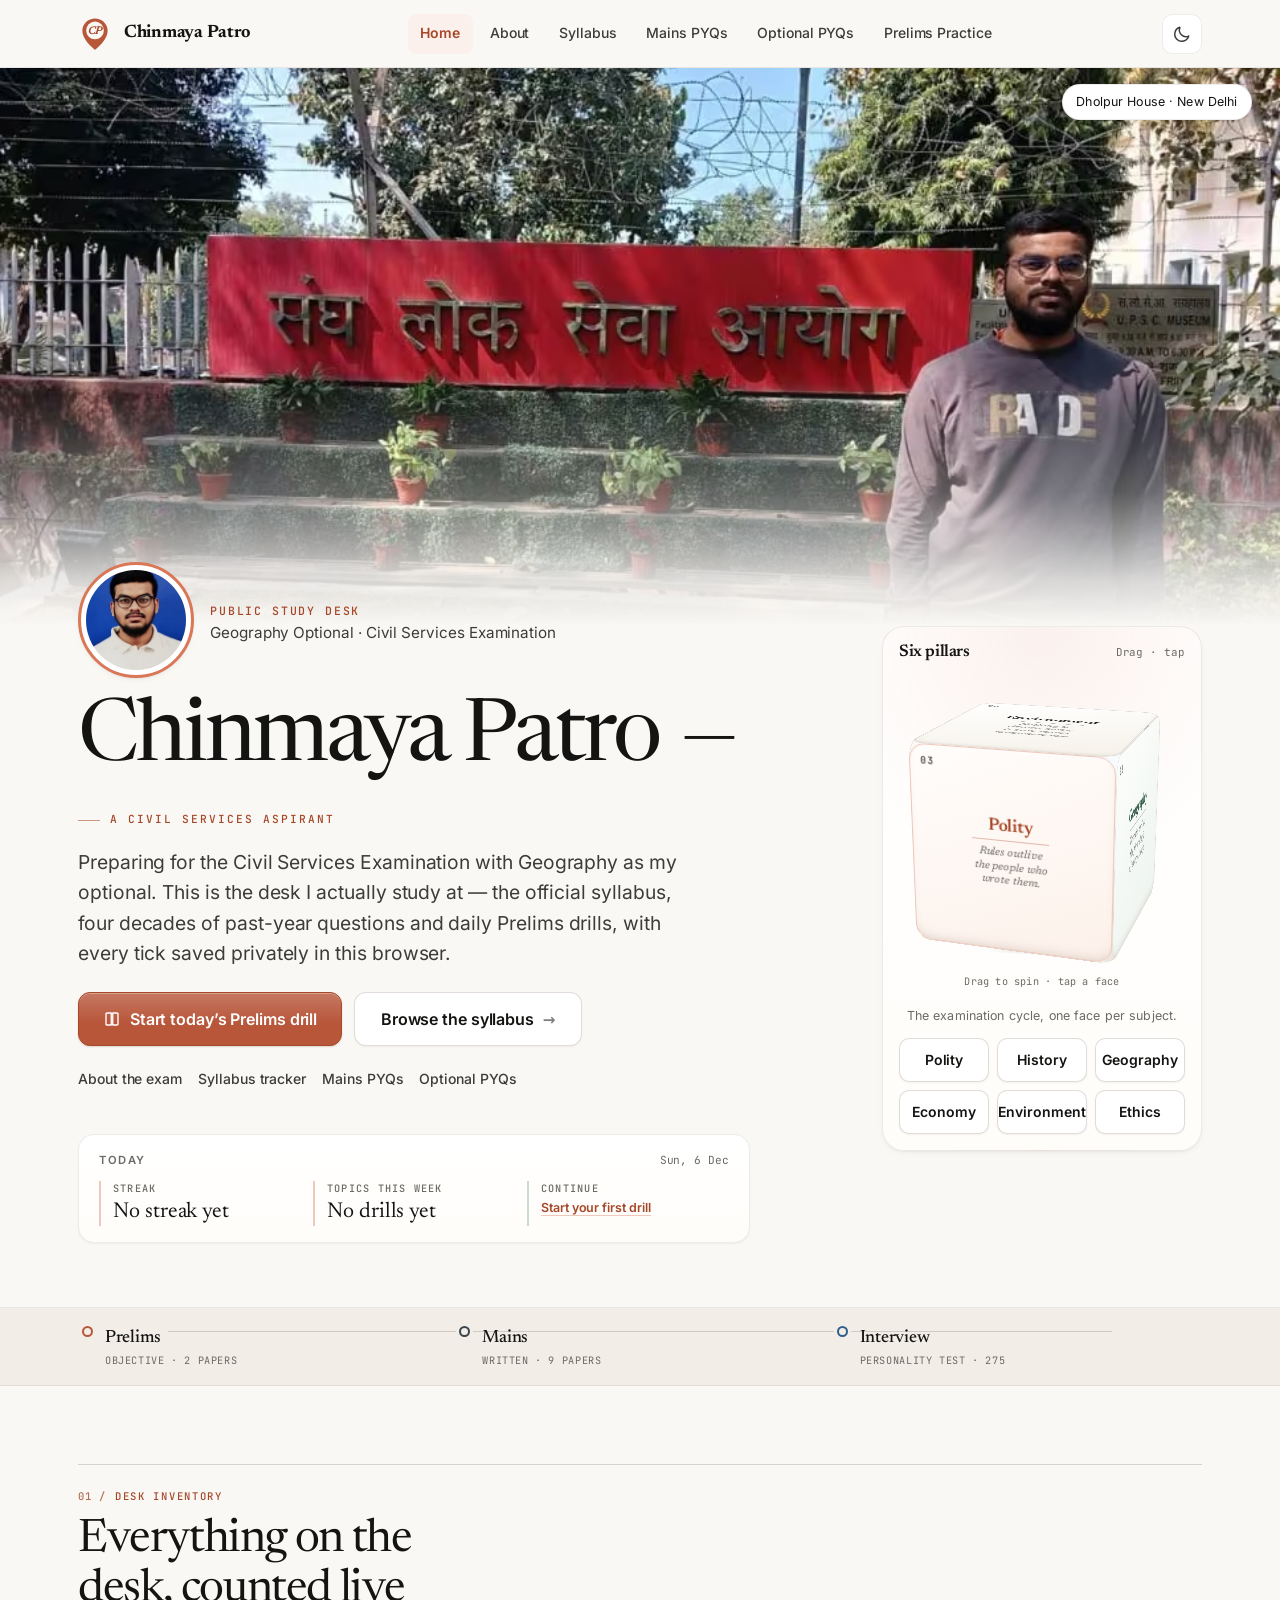
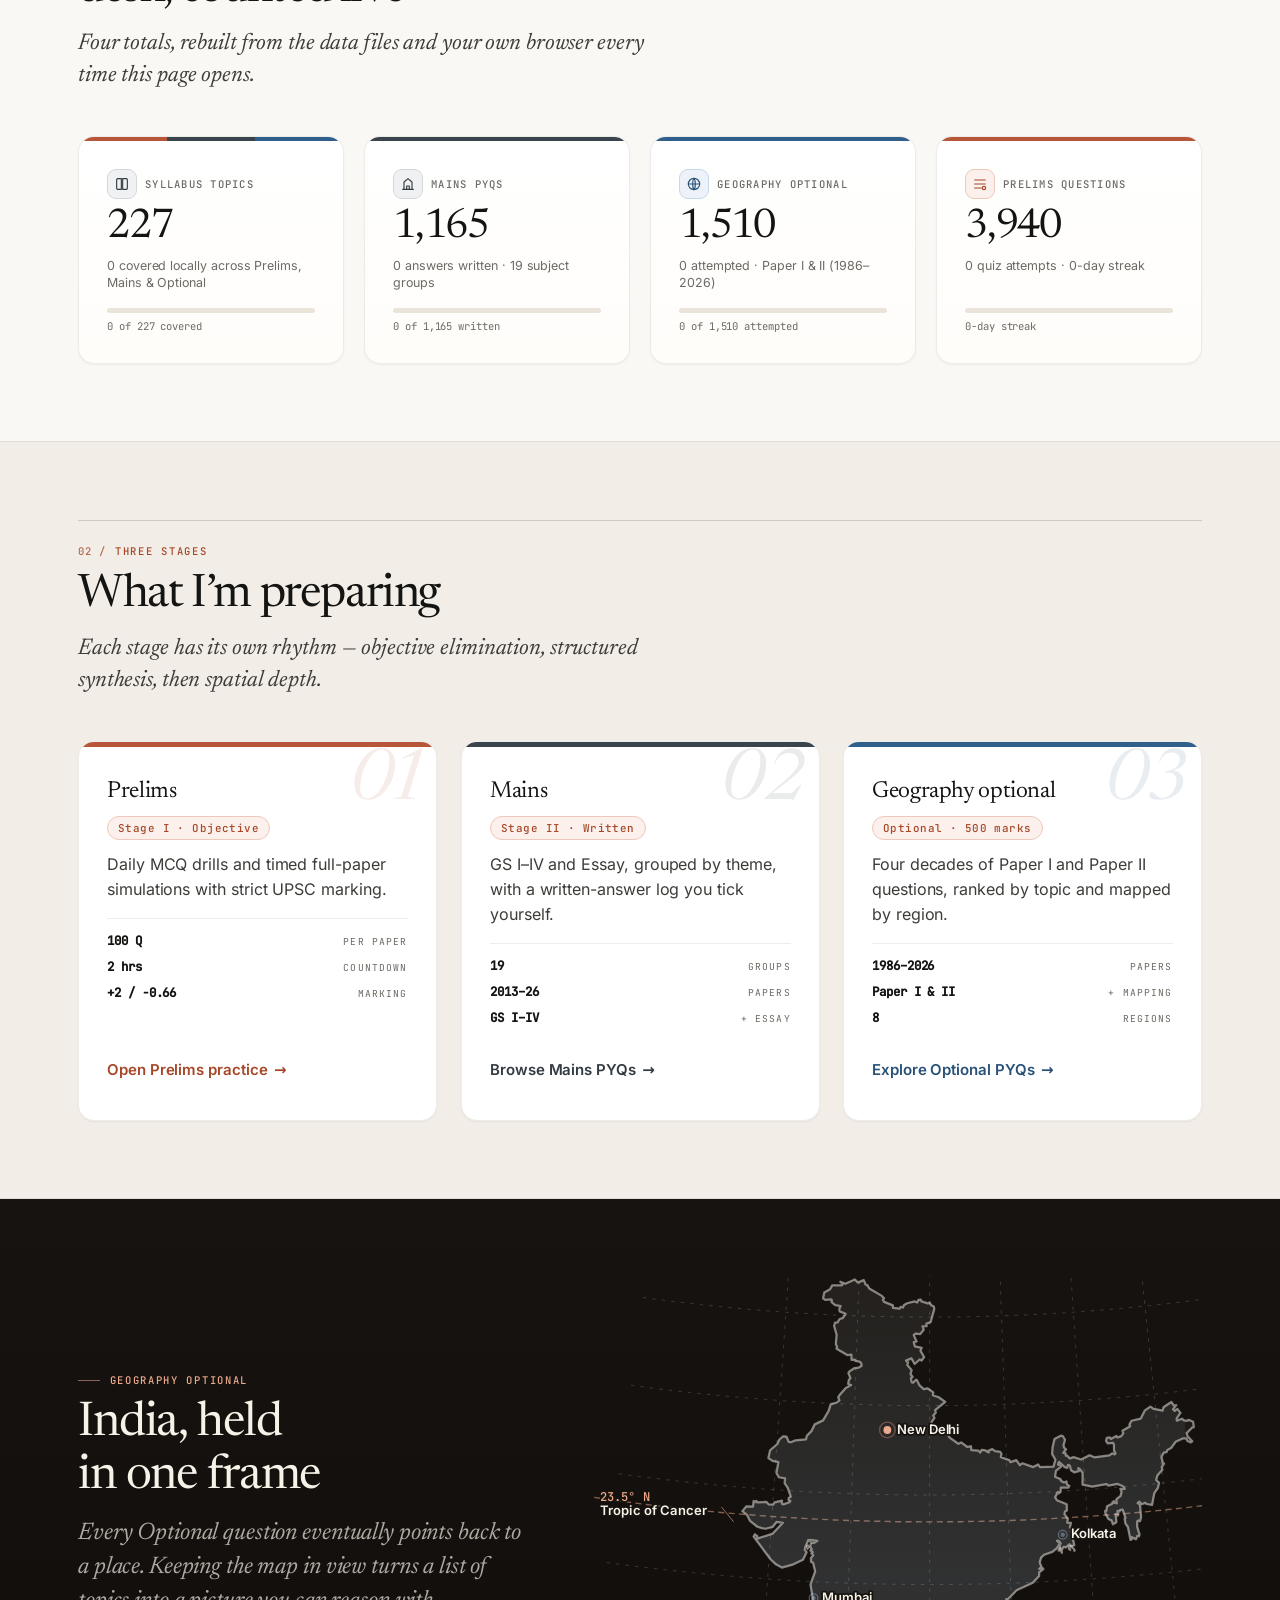
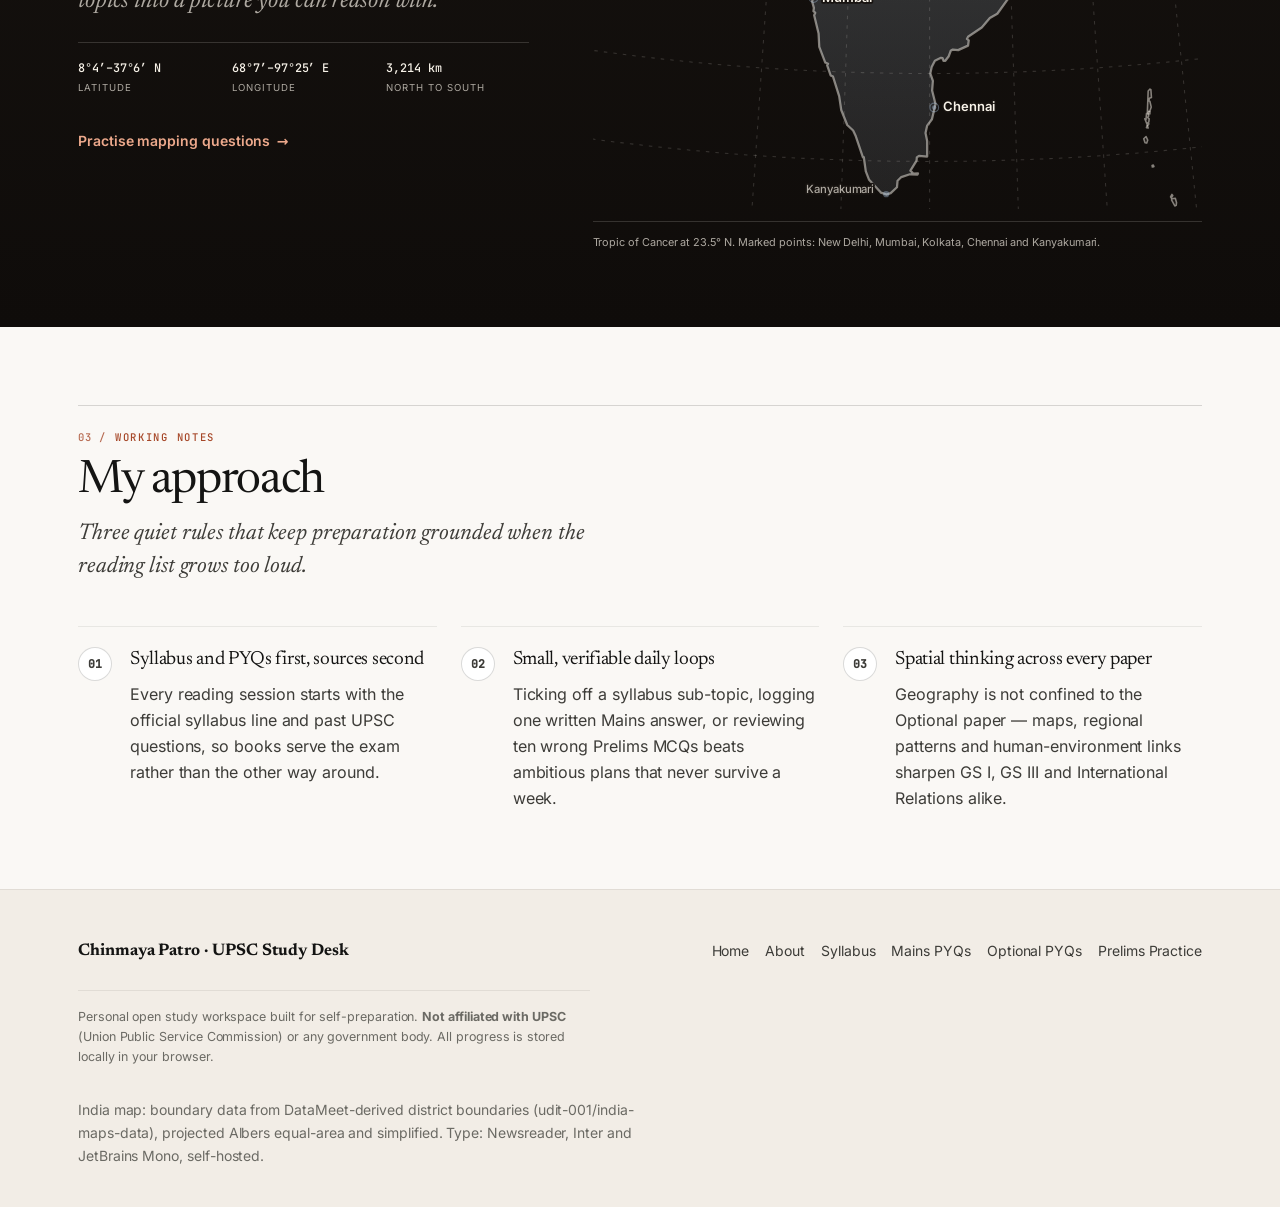
==== commit 3a52206f: "home: role line reads "A Civil Services Aspirant" in the eyebrow style" ====
--- a/index.html
+++ b/index.html
@@ -8,6 +8,7 @@
   <link rel="icon" type="image/svg+xml" href="./assets/img/favicon.svg">
   <link rel="canonical" href="https://chinmayapatro456.github.io/ias/">
   <meta name="theme-color" content="#FAF8F5">
+  <meta name="theme-color" content="#16130F" media="(prefers-color-scheme: dark)">
   <link rel="manifest" href="./manifest.json">
   <link rel="apple-touch-icon" href="./assets/img/icon-192.png">
   <meta property="og:type" content="website">
@@ -15,14 +16,15 @@
   <meta property="og:title" content="Chinmaya Patro — UPSC Civil Services Aspirant">
   <meta property="og:description" content="Chinmaya Patro — UPSC Civil Services Aspirant (Geography Optional). Public study desk with interactive syllabus tracker, Mains PYQs, Geography Optional PYQs, and Prelims practice.">
   <meta property="og:url" content="https://chinmayapatro456.github.io/ias/">
-  <meta property="og:image" content="https://chinmayapatro456.github.io/ias/assets/img/banner.webp">
-  <meta property="og:image:width" content="967">
-  <meta property="og:image:height" content="728">
-  <meta property="og:image:alt" content="Chinmaya Patro at the UPSC gate, Dholpur House, New Delhi">
+  <meta property="og:image" content="https://chinmayapatro456.github.io/ias/assets/img/banner-share.webp">
+  <meta property="og:image:type" content="image/webp">
+  <meta property="og:image:width" content="1200">
+  <meta property="og:image:height" content="630">
+  <meta property="og:image:alt" content="Chinmaya Patro — UPSC Civil Services Study Desk, Geography Optional">
   <meta name="twitter:card" content="summary_large_image">
   <meta name="twitter:title" content="Chinmaya Patro — UPSC Civil Services Aspirant">
   <meta name="twitter:description" content="Chinmaya Patro — UPSC Civil Services Aspirant (Geography Optional). Public study desk with interactive syllabus tracker, Mains PYQs, Geography Optional PYQs, and Prelims practice.">
-  <meta name="twitter:image" content="https://chinmayapatro456.github.io/ias/assets/img/banner.webp">
+  <meta name="twitter:image" content="https://chinmayapatro456.github.io/ias/assets/img/banner-share.webp">
 
   <link rel="preload" href="./assets/fonts/newsreader-normal-latin.woff2" as="font" type="font/woff2" crossorigin>
   <link rel="preload" href="./assets/fonts/inter-normal-latin.woff2" as="font" type="font/woff2" crossorigin>
@@ -32,13 +34,19 @@
     try {
       if (localStorage.getItem('cp_theme') === 'dark') {
         document.documentElement.setAttribute('data-theme', 'dark');
+        /* Keep the browser chrome dark from the first paint, not just after
+           theme.js runs. Both metas are set, so the colour wins whatever the
+           OS preference says. */
+        var m = document.querySelectorAll('meta[name="theme-color"]');
+        for (var i = 0; i < m.length; i++) m[i].setAttribute('content', '#16130F');
       }
     } catch (e) {}
   </script>
-  <link rel="stylesheet" href="./assets/css/fonts.css?v=20261127u">
-  <link rel="stylesheet" href="./assets/css/tokens.css?v=20261127u">
-  <link rel="stylesheet" href="./assets/css/base.css?v=20261127u">
-  <link rel="stylesheet" href="./assets/css/home.css?v=20261127u">
+  <link rel="stylesheet" href="./assets/css/fonts.css?v=20261127q">
+  <link rel="stylesheet" href="./assets/css/tokens.css?v=20261127q">
+  <link rel="stylesheet" href="./assets/css/base.css?v=20261127q">
+  <link rel="stylesheet" href="./assets/css/home.css?v=20261127q">
+  <link rel="stylesheet" href="./assets/css/print.css?v=20261127q" media="print">
 </head>
 <body class="page-home">
   <a class="skip-link" href="#main-content">Skip to main content</a>
@@ -175,7 +183,7 @@
 
           <h1 id="hero-title">Chinmaya Patro <span class="hero-h1-dash" aria-hidden="true">—</span></h1>
 
-          <p class="hero-role">a UPSC Aspirant</p>
+          <p class="eyebrow hero-role">A Civil Services Aspirant</p>
 
           <p class="lead hero-intro">
             Preparing for the Civil Services Examination with Geography as my optional.
@@ -643,7 +651,7 @@
     </section>
   </main>
 
-  <footer class="site-footer">
+  <footer class="site-footer site-footer--band">
     <div class="container footer-inner">
       <div class="footer-top">
         <span class="footer-brand">Chinmaya Patro · UPSC Study Desk</span>
@@ -666,16 +674,16 @@
   </footer>
 
   <!-- Deferred data scripts for live desk counts (page remains fully functional if empty/pending) -->
-  <script src="./data/syllabus-data.js?v=20261127u" defer></script>
-  <script src="./data/mains-data.js?v=20261127u" defer></script>
-  <script src="./data/optional-data.js?v=20261127u" defer></script>
-  <script src="./data/prelims-data.js?v=20261127u" defer></script>
-
-  <script src="./assets/js/storage.js?v=20261127u" defer></script>
-  <script src="./assets/js/theme.js?v=20261127u" defer></script>
-  <script src="./assets/js/data-counts.js?v=20261127u" defer></script>
-  <script src="./assets/js/nav.js?v=20261127u" defer></script>
-  <script src="./assets/js/motion.js?v=20261127u" defer></script>
-  <script src="./assets/js/home.js?v=20261127u" defer></script>
+  <script src="./data/syllabus-data.js?v=20261127q" defer></script>
+  <script src="./data/mains-data.js?v=20261127q" defer></script>
+  <script src="./data/optional-data.js?v=20261127q" defer></script>
+  <script src="./data/prelims-data.js?v=20261127q" defer></script>
+
+  <script src="./assets/js/storage.js?v=20261127q" defer></script>
+  <script src="./assets/js/theme.js?v=20261127q" defer></script>
+  <script src="./assets/js/data-counts.js?v=20261127q" defer></script>
+  <script src="./assets/js/nav.js?v=20261127q" defer></script>
+  <script src="./assets/js/motion.js?v=20261127q" defer></script>
+  <script src="./assets/js/home.js?v=20261127q" defer></script>
 </body>
 </html>
--- a/assets/css/home.css
+++ b/assets/css/home.css
@@ -226,14 +226,12 @@
 
 /* The role line under the name — a soft italic serif whisper in terracotta,
    set tight under the H1 so it reads as a continuation of the em dash. */
+/* The role line — an uppercase mono kicker with the same rule-and-tracking
+   treatment as the section eyebrows, sitting just under the H1. */
 .hero-role {
-  margin: calc(-1 * var(--space-3)) 0 var(--space-5);
-  font-family: var(--font-serif);
-  font-style: italic;
-  font-weight: 300;
-  font-size: clamp(1.2rem, 2.4vw, 1.7rem);
-  line-height: 1.2;
-  letter-spacing: 0.01em;
+  margin: calc(-1 * var(--space-2)) 0 var(--space-5);
+  font-size: 0.7rem;
+  letter-spacing: 0.18em;
   color: var(--accent-ink);
 }
 
--- a/assets/css/print.css
+++ b/assets/css/print.css
@@ -0,0 +1,359 @@
+/* ==========================================================================
+   Print Stylesheet — Chinmaya Patro UPSC Study Desk
+   Depends on: assets/css/tokens.css, assets/css/base.css
+   Loaded with media="print" from every page, so it costs nothing on screen.
+
+   Two jobs:
+     1. Force the light palette, in black ink on white paper, whatever theme
+        the reader has chosen on screen. This is done by re-declaring the same
+        custom properties the components already read — no component is
+        re-styled here, so print can never drift from the design system.
+     2. Remove everything that only makes sense on a screen (navigation,
+        controls, sticky bars, skeletons) and keep the things a student would
+        actually print: the syllabus tree, the PYQ lists and the About charts.
+
+   Contrast: the pairs below are measured on white, and every one clears
+   WCAG 2.1 AA (>= 4.5:1 for body text) — see the comment beside each value.
+   ========================================================================== */
+
+@media print {
+  :root,
+  :root[data-theme="dark"] {
+    color-scheme: light;
+
+    /* Surfaces — white paper, one faint sand for inset panels */
+    --bg-page: #FFFFFF;
+    --bg-subtle: #F4F4F4;
+    --bg-card: #FFFFFF;
+    --bg-card-hover: #FFFFFF;
+    --bg-sand: #F4F4F4;
+    --bg-sand-deep: #EDEDED;
+    --page-rgb: 255, 255, 255;
+    --border-subtle: #C4C4C4;
+    --border-strong: #808080;
+    --border-warm: #B4B4B4;
+
+    /* Ink — pure black for body copy: 21:1 on white */
+    --ink-primary: #000000;
+    --ink-secondary: #1A1A1A;      /* 17.4:1 */
+    --ink-muted: #3D3D3D;          /* 10.9:1 */
+    --ink-on-accent: #FFFFFF;
+
+    /* Accent — darkened terracotta so links stay legible in ink */
+    --accent: #A64728;
+    --accent-hover: #8A3A20;
+    --accent-cta: #8A3A20;
+    --accent-cta-hover: #73301A;
+    --accent-ink: #7A3A22;         /* 8.6:1 on white */
+    --accent-soft: #F7F1EE;
+    --accent-border: #C9B4AB;
+
+    /* Stage triplets flatten to grey: a colour printer keeps the tints, a
+       mono printer still separates the stages by tone. */
+    --st-prelims-bg: #F7F1EE;
+    --st-prelims-border: #C9B4AB;
+    --st-prelims-ink: #7A3A22;     /* 8.6:1 */
+    --st-prelims-solid: #8A3A20;
+    --st-prelims-on-solid: #FFFFFF;/* 7.8:1 */
+
+    --st-mains-bg: #F2F2F2;
+    --st-mains-border: #B8B8B8;
+    --st-mains-ink: #222222;       /* 15.9:1 */
+    --st-mains-solid: #3A3A3A;
+    --st-mains-on-solid: #FFFFFF;  /* 11.4:1 */
+
+    --st-optional-bg: #F1F4F7;
+    --st-optional-border: #B6C6D6;
+    --st-optional-ink: #1F3E5C;    /* 11.0:1 */
+    --st-optional-solid: #33526E;
+    --st-optional-on-solid: #FFFFFF;/* 8.2:1 */
+
+    --stage-bg: var(--st-mains-bg);
+    --stage-border: var(--st-mains-border);
+    --stage-ink: var(--st-mains-ink);
+    --stage-solid: var(--st-mains-solid);
+    --stage-on-solid: var(--st-mains-on-solid);
+
+    /* Progress / success */
+    --sage-bg: #F0F0F0;
+    --sage-border: #B0B0B0;
+    --sage-ink: #1E3D2C;           /* 11.9:1 */
+
+    /* Charts */
+    --chart-ink: #333333;          /* 12.6:1 on white */
+    --chart-ink-soft: #D6D6D6;
+
+    /* The deep band becomes a ruled light band */
+    --band-bg: #FFFFFF;
+    --band-bg-deep: #FFFFFF;
+    --band-ink: #000000;
+    --band-muted: #333333;         /* 12.6:1 on white */
+    --band-line: #C4C4C4;
+    --band-accent: #7A3A22;
+
+    /* Surfaces that must stop being translucent */
+    --nav-bg: #FFFFFF;
+    --sheet-bg: #FFFFFF;
+    --indicator-bg: #FFFFFF;
+    --meter-track: #D6D6D6;
+    --highlight: #F1E4C6;
+    --shadow-xs: none;
+    --shadow-sm: none;
+    --shadow-md: none;
+    --shadow-lg: none;
+    --shadow-warm: none;
+    --shadow-lift: none;
+    --shadow-photo: none;
+  }
+
+  @page {
+    margin: 14mm 12mm;
+  }
+
+  html {
+    font-size: 11pt;
+    scroll-behavior: auto;
+  }
+
+  body {
+    background: #FFFFFF !important;
+    color: #000000;
+    overflow: visible;
+    transition: none;
+  }
+
+  /* ---- 1. Strip the screen-only chrome -------------------------------- */
+
+  .site-nav,
+  .nav-drawer,
+  .nav-backdrop,
+  .nav-toggle,
+  .theme-toggle,
+  .skip-link,
+  .mini-progress,
+  .today-strip,
+  .filterbar,
+  .filters-toggle,
+  .quiz-progressbar,
+  .quiz-timer-track,
+  .palette-panel,
+  .site-footer .footer-links,
+  .toast,
+  .skeleton,
+  .live-region,
+  .stage-emblem,
+  .chart-tabs,
+  .tab-indicator,
+  .notice-dismiss {
+    display: none !important;
+  }
+
+  /* Buttons and chips are controls; their labels still matter in a few
+     places, so they keep their text but lose the control affordance. */
+  .btn,
+  .btn-sm,
+  .chip,
+  .tab-btn,
+  .action-toggle,
+  .check-pill,
+  .palette-btn,
+  .legend-btn,
+  .density-toggle,
+  .freq-row,
+  .kbd-hint,
+  .q-tools-row,
+  .q-nav-row,
+  .backup-bar,
+  .import-label,
+  /* Form controls and their labels: an empty search box on paper is noise */
+  .input,
+  .select,
+  .search-wrap,
+  .syllabus-toolbar,
+  .field-label {
+    display: none !important;
+  }
+
+  .tabs {
+    display: none !important;
+  }
+
+  /* ---- 2. Keep the content, on paper --------------------------------- */
+
+  a {
+    color: #000000;
+    text-decoration: none;
+  }
+
+  /* Show the destination of a link only where it is not on this site. */
+  a[href^="http"]::after {
+    content: " (" attr(href) ")";
+    font-family: var(--font-mono);
+    font-size: 0.72em;
+    color: #3D3D3D;
+    word-break: break-all;
+  }
+
+  /* Cards and panels: hairline instead of shadow, never split across pages */
+  .card,
+  .chart-card,
+  .status-card,
+  .stage-card,
+  .mains-group,
+  .pyq-item,
+  .opt-card,
+  .question-stage,
+  .paper-block,
+  .about-table tr,
+  .funnel-row,
+  .quick-fact,
+  .fact-card,
+  .data-details,
+  .table-wrap,
+  .marks-bar,
+  .cat-row,
+  .service-bar,
+  .unit-details,
+  .syllabus-unit {
+    break-inside: avoid;
+    page-break-inside: avoid;
+    box-shadow: none !important;
+  }
+
+  .card,
+  .chart-card,
+  .mains-group,
+  .table-wrap {
+    border: 1px solid var(--border-subtle);
+    background: #FFFFFF;
+  }
+
+  /* The stage wash behind a page header costs ink and says nothing on paper */
+  .page-header {
+    background: none !important;
+    border-bottom: 1px solid var(--border-subtle);
+  }
+
+  .section--subtle,
+  .status-card,
+  .score-hero {
+    background: #FFFFFF !important;
+  }
+
+  /* Headings should not be orphaned at the foot of a page */
+  h1,
+  h2,
+  h3,
+  h4 {
+    break-after: avoid;
+    page-break-after: avoid;
+  }
+
+  /* ---- 3. Expand every <details>, so nothing is hidden on paper ------- */
+
+  details,
+  details[open] {
+    display: block;
+  }
+
+  details > summary {
+    display: none;
+  }
+
+  details > *:not(summary),
+  details > summary + * {
+    display: block !important;
+  }
+
+  /* Chrome/Safari 131+ hide non-open content on the ::details-content box
+     rather than on the children; force it visible as well. */
+  details::details-content {
+    content-visibility: visible !important;
+    display: block !important;
+    height: auto !important;
+  }
+
+  /* ---- 4. Charts stay readable in ink -------------------------------- */
+
+  .chart-canvas svg {
+    width: 100%;
+    height: auto;
+    overflow: visible;
+  }
+
+  .chart-grid-line {
+    stroke: #C4C4C4 !important;
+  }
+
+  .chart-axis-line {
+    stroke: #808080 !important;
+  }
+
+  .chart-tooltip {
+    display: none !important;
+  }
+
+  /* Animations are meaningless on paper: land everything on its end state. */
+  .reveal,
+  .js-motion .reveal {
+    opacity: 1 !important;
+    transform: none !important;
+    transition: none !important;
+  }
+
+  [data-draw-svg] path[data-draw-path] {
+    stroke-dasharray: none !important;
+    stroke-dashoffset: 0 !important;
+    transition: none !important;
+  }
+
+  .meter-fill,
+  .funnel-fill,
+  .cat-fill,
+  .marks-seg,
+  .service-seg,
+  .quiz-progressbar-fill {
+    transition: none !important;
+  }
+
+  /* ---- 5. Footer: the bookend still closes the sheet ----------------- */
+
+  .site-footer {
+    border-top: 1px solid var(--border-subtle);
+    background: #FFFFFF !important;
+    background-image: none !important;
+    color: #3D3D3D !important;
+    padding-block: 12pt 0;
+    font-size: 8.5pt;
+  }
+
+  .site-footer .footer-brand,
+  .site-footer .footer-disclaimer strong {
+    color: #000000 !important;
+  }
+
+  .site-footer .footer-disclaimer,
+  .site-footer .footer-credit {
+    color: #3D3D3D !important;
+    border-top-color: var(--border-subtle) !important;
+  }
+
+  /* ---- 6. The 404 shell --------------------------------------------- */
+
+  .not-found {
+    padding: 0;
+  }
+
+  .not-found-card {
+    border: 1px solid var(--border-subtle);
+    box-shadow: none;
+  }
+
+  .nf-map {
+    display: none !important;
+  }
+
+  .nf-btn {
+    display: none !important;
+  }
+}
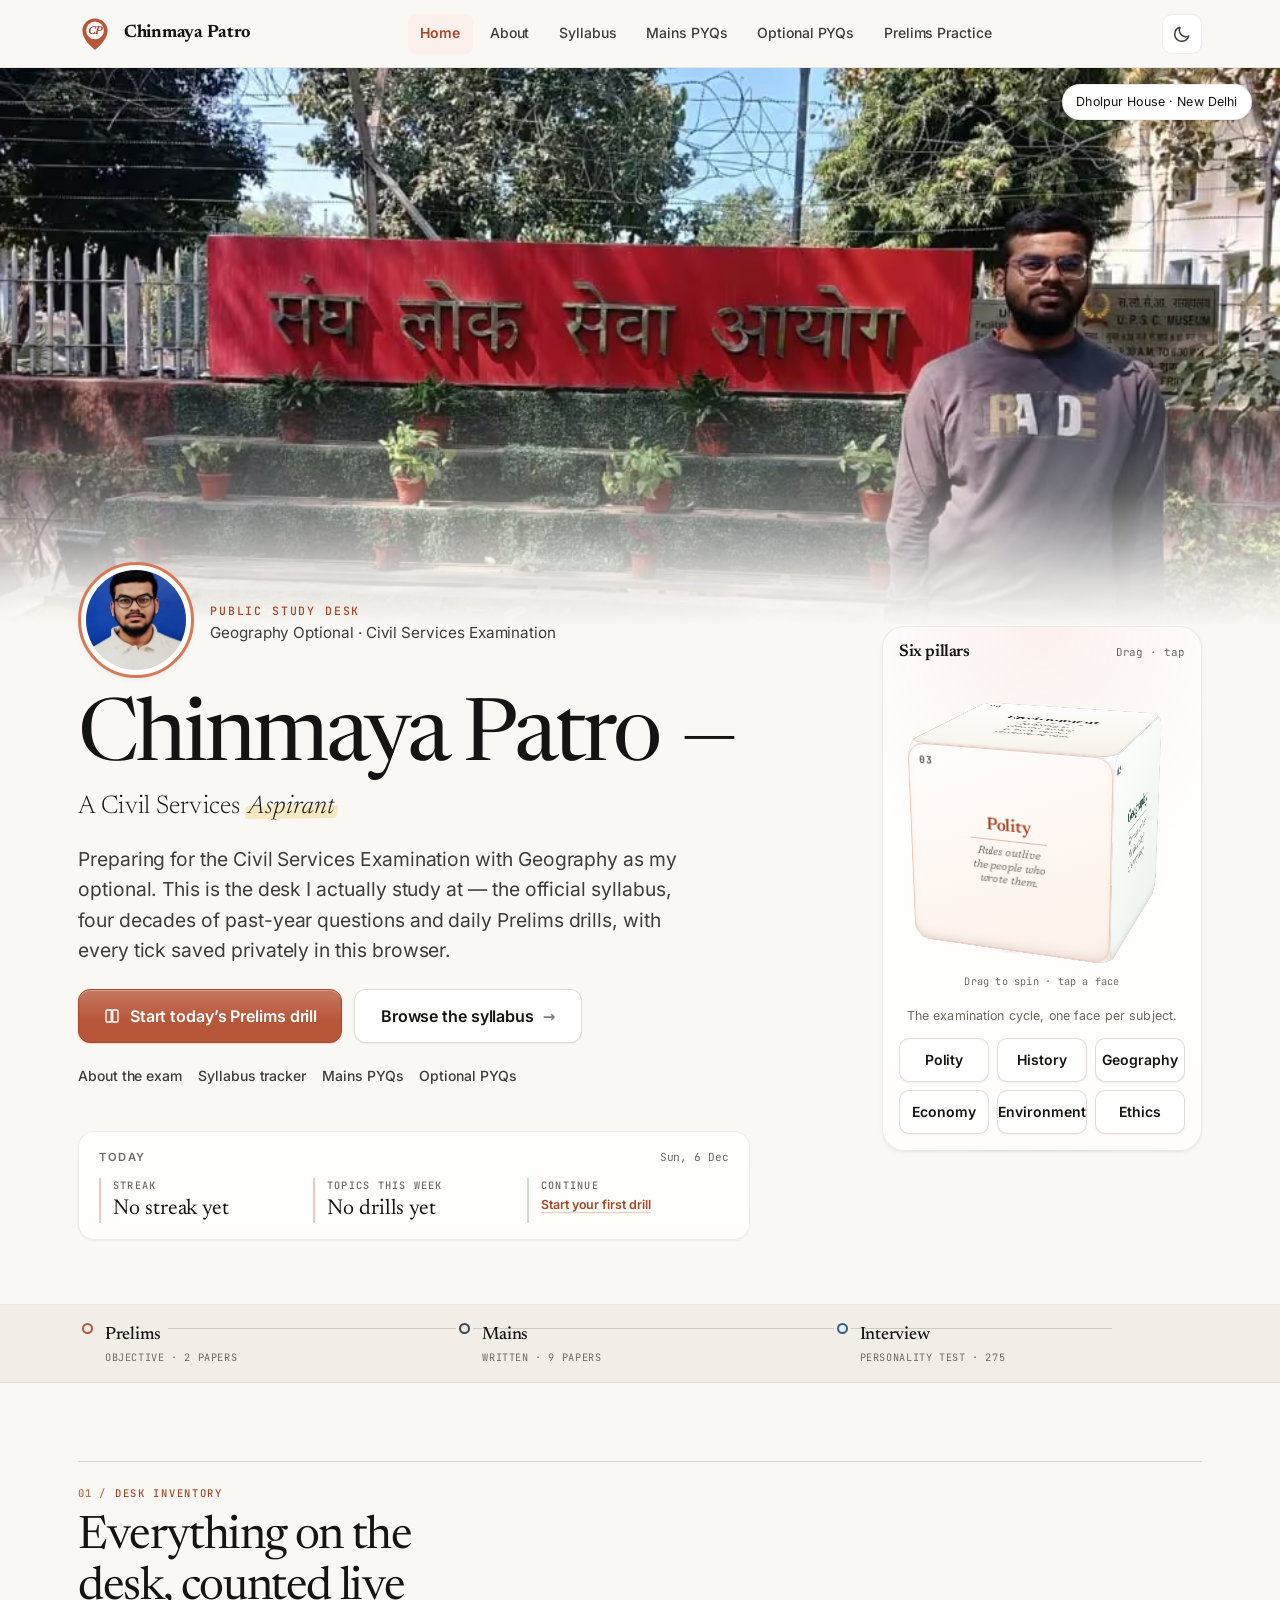
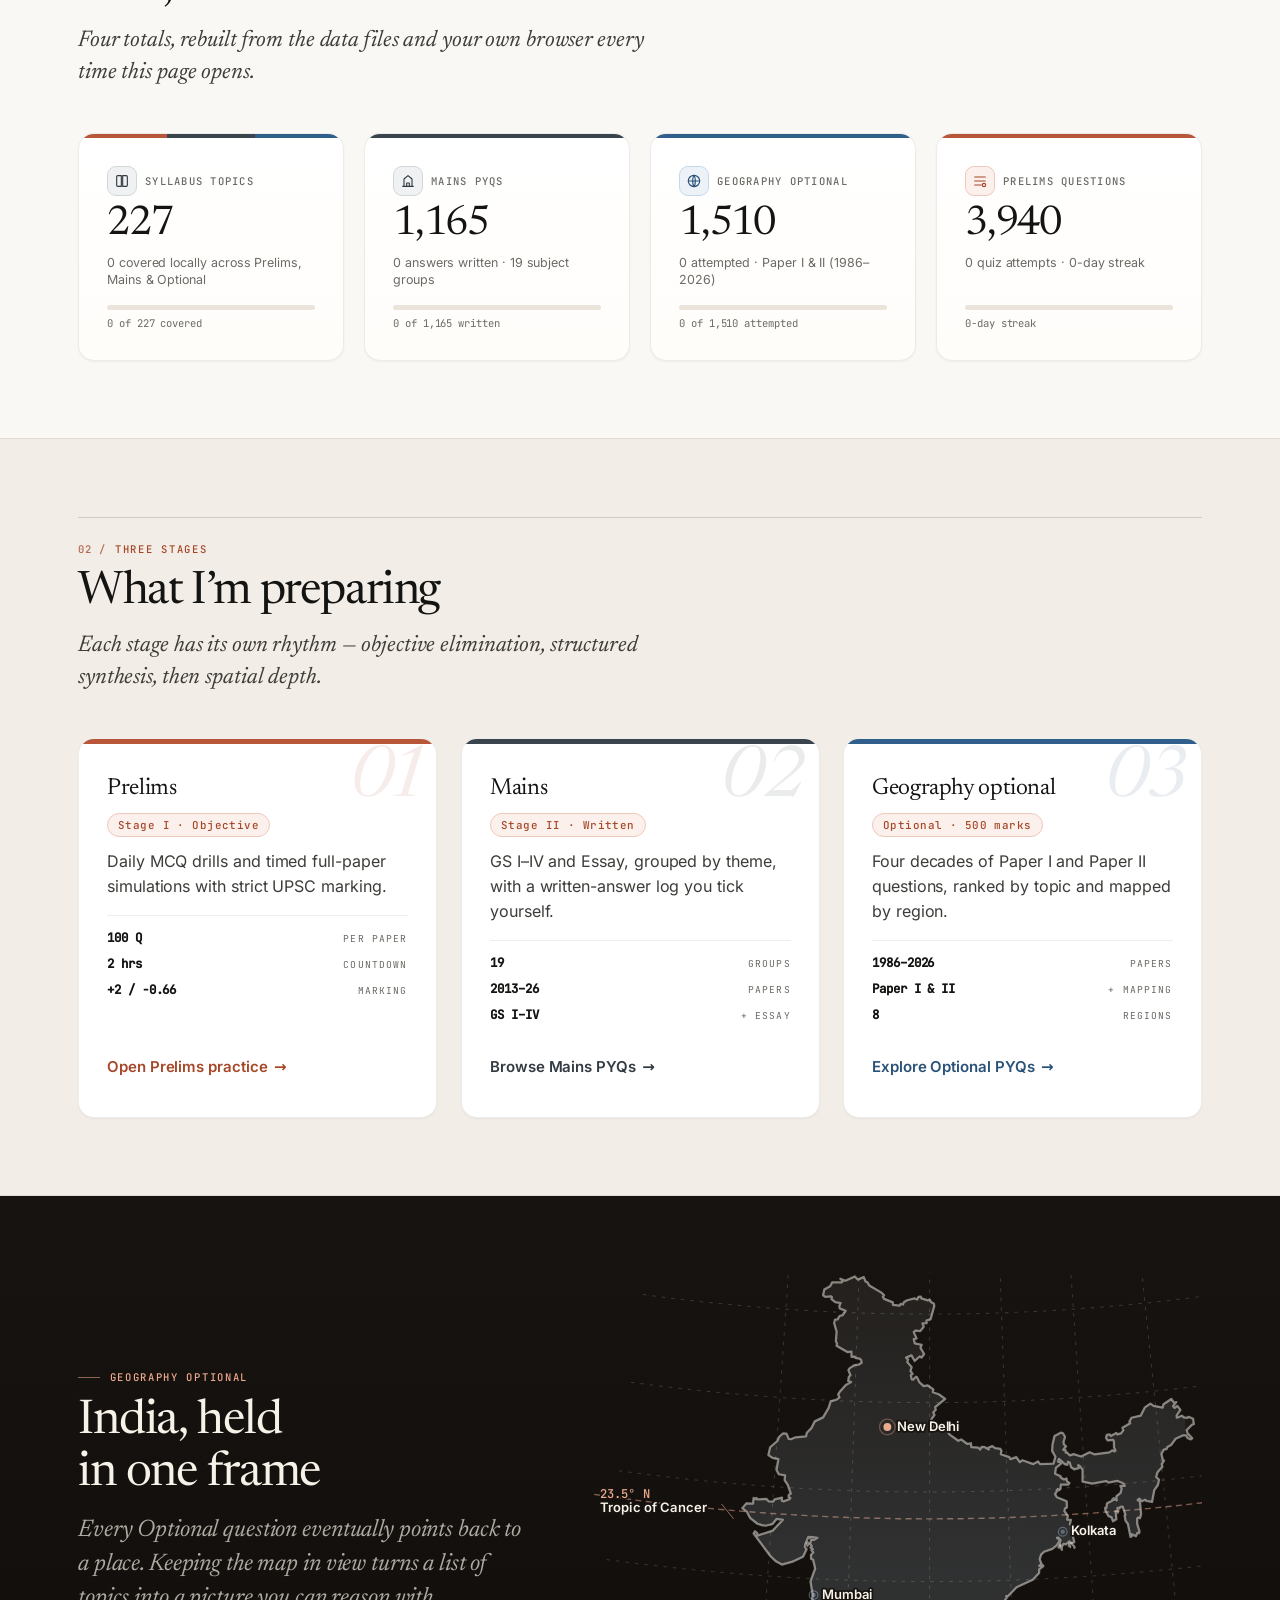
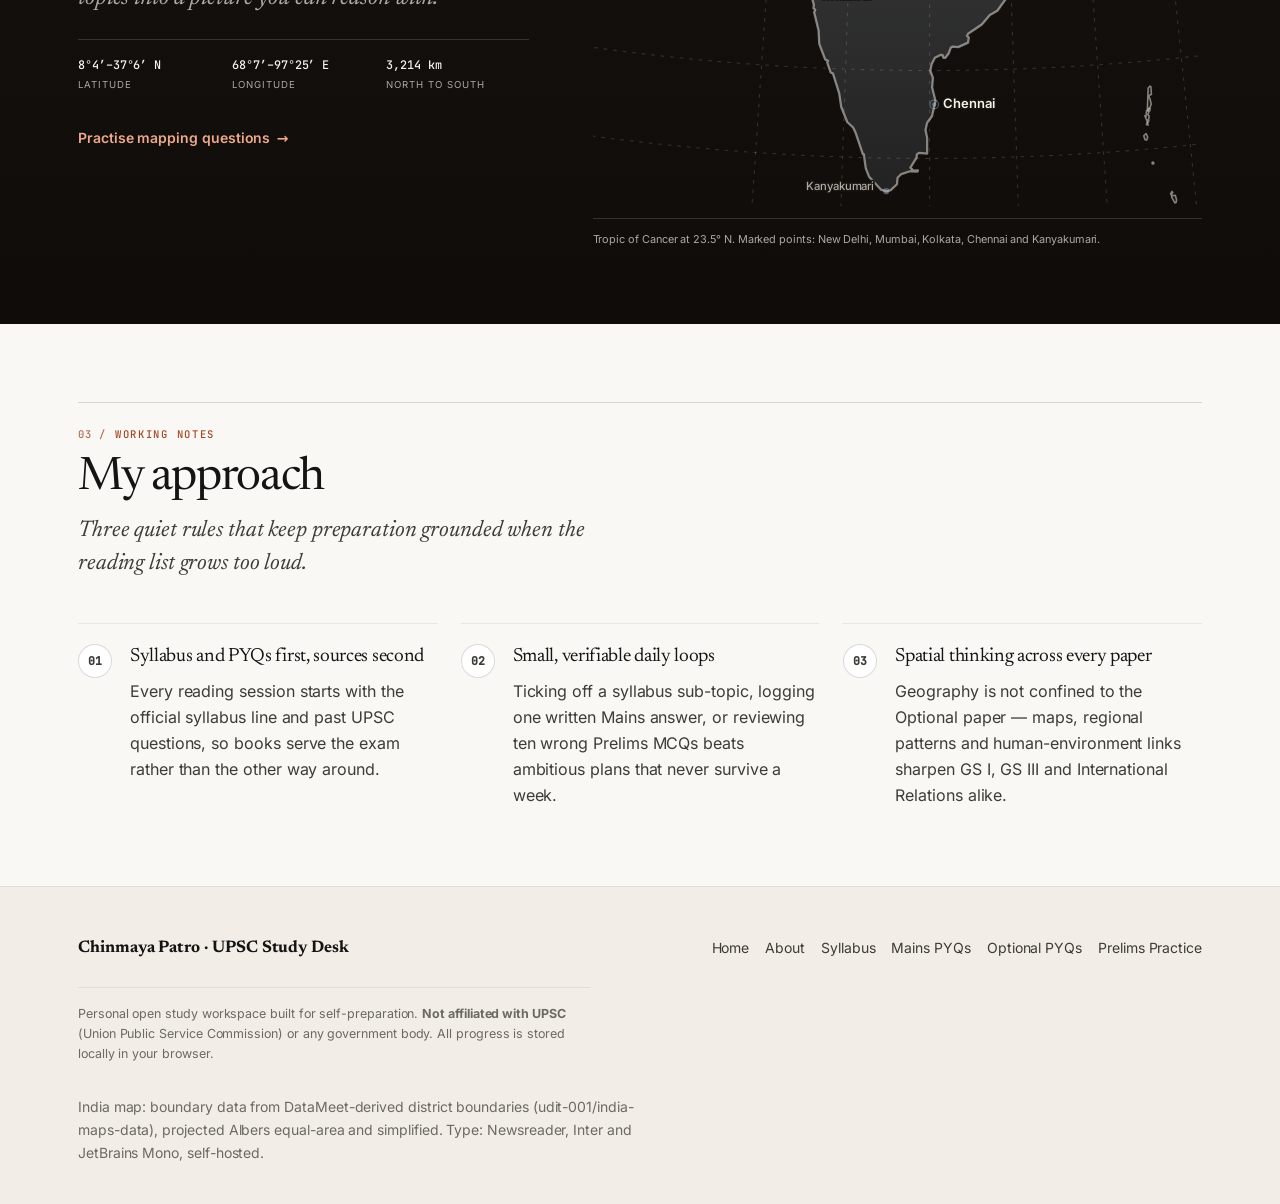
==== commit e47b9e4d: "home: set the role line in the serif + butter-swipe accent style" ====
--- a/index.html
+++ b/index.html
@@ -42,11 +42,11 @@
       }
     } catch (e) {}
   </script>
-  <link rel="stylesheet" href="./assets/css/fonts.css?v=20261127q">
-  <link rel="stylesheet" href="./assets/css/tokens.css?v=20261127q">
-  <link rel="stylesheet" href="./assets/css/base.css?v=20261127q">
-  <link rel="stylesheet" href="./assets/css/home.css?v=20261127q">
-  <link rel="stylesheet" href="./assets/css/print.css?v=20261127q" media="print">
+  <link rel="stylesheet" href="./assets/css/fonts.css?v=20261127r">
+  <link rel="stylesheet" href="./assets/css/tokens.css?v=20261127r">
+  <link rel="stylesheet" href="./assets/css/base.css?v=20261127r">
+  <link rel="stylesheet" href="./assets/css/home.css?v=20261127r">
+  <link rel="stylesheet" href="./assets/css/print.css?v=20261127r" media="print">
 </head>
 <body class="page-home">
   <a class="skip-link" href="#main-content">Skip to main content</a>
@@ -183,7 +183,7 @@
 
           <h1 id="hero-title">Chinmaya Patro <span class="hero-h1-dash" aria-hidden="true">—</span></h1>
 
-          <p class="eyebrow hero-role">A Civil Services Aspirant</p>
+          <p class="hero-role">A Civil Services <span class="accent">Aspirant</span></p>
 
           <p class="lead hero-intro">
             Preparing for the Civil Services Examination with Geography as my optional.
@@ -674,16 +674,16 @@
   </footer>
 
   <!-- Deferred data scripts for live desk counts (page remains fully functional if empty/pending) -->
-  <script src="./data/syllabus-data.js?v=20261127q" defer></script>
-  <script src="./data/mains-data.js?v=20261127q" defer></script>
-  <script src="./data/optional-data.js?v=20261127q" defer></script>
-  <script src="./data/prelims-data.js?v=20261127q" defer></script>
-
-  <script src="./assets/js/storage.js?v=20261127q" defer></script>
-  <script src="./assets/js/theme.js?v=20261127q" defer></script>
-  <script src="./assets/js/data-counts.js?v=20261127q" defer></script>
-  <script src="./assets/js/nav.js?v=20261127q" defer></script>
-  <script src="./assets/js/motion.js?v=20261127q" defer></script>
-  <script src="./assets/js/home.js?v=20261127q" defer></script>
+  <script src="./data/syllabus-data.js?v=20261127r" defer></script>
+  <script src="./data/mains-data.js?v=20261127r" defer></script>
+  <script src="./data/optional-data.js?v=20261127r" defer></script>
+  <script src="./data/prelims-data.js?v=20261127r" defer></script>
+
+  <script src="./assets/js/storage.js?v=20261127r" defer></script>
+  <script src="./assets/js/theme.js?v=20261127r" defer></script>
+  <script src="./assets/js/data-counts.js?v=20261127r" defer></script>
+  <script src="./assets/js/nav.js?v=20261127r" defer></script>
+  <script src="./assets/js/motion.js?v=20261127r" defer></script>
+  <script src="./assets/js/home.js?v=20261127r" defer></script>
 </body>
 </html>
--- a/assets/css/home.css
+++ b/assets/css/home.css
@@ -224,15 +224,18 @@
   margin-left: 0.06em;
 }
 
-/* The role line under the name — a soft italic serif whisper in terracotta,
-   set tight under the H1 so it reads as a continuation of the em dash. */
-/* The role line — an uppercase mono kicker with the same rule-and-tracking
-   treatment as the section eyebrows, sitting just under the H1. */
+/* The role line under the name — serif, set tight under the H1 so it reads as
+   a continuation of the em dash, with the last word in the site's butter-swipe
+   accent: the same roman-plus-italic treatment as the inner page titles
+   ("Syllabus Tracker"). */
 .hero-role {
-  margin: calc(-1 * var(--space-2)) 0 var(--space-5);
-  font-size: 0.7rem;
-  letter-spacing: 0.18em;
-  color: var(--accent-ink);
+  margin: calc(-1 * var(--space-3)) 0 var(--space-5);
+  font-family: var(--font-serif);
+  font-weight: 300;
+  font-size: clamp(1.15rem, 2.2vw, 1.6rem);
+  line-height: 1.3;
+  letter-spacing: 0.005em;
+  color: var(--ink-primary);
 }
 
 .hero-intro {
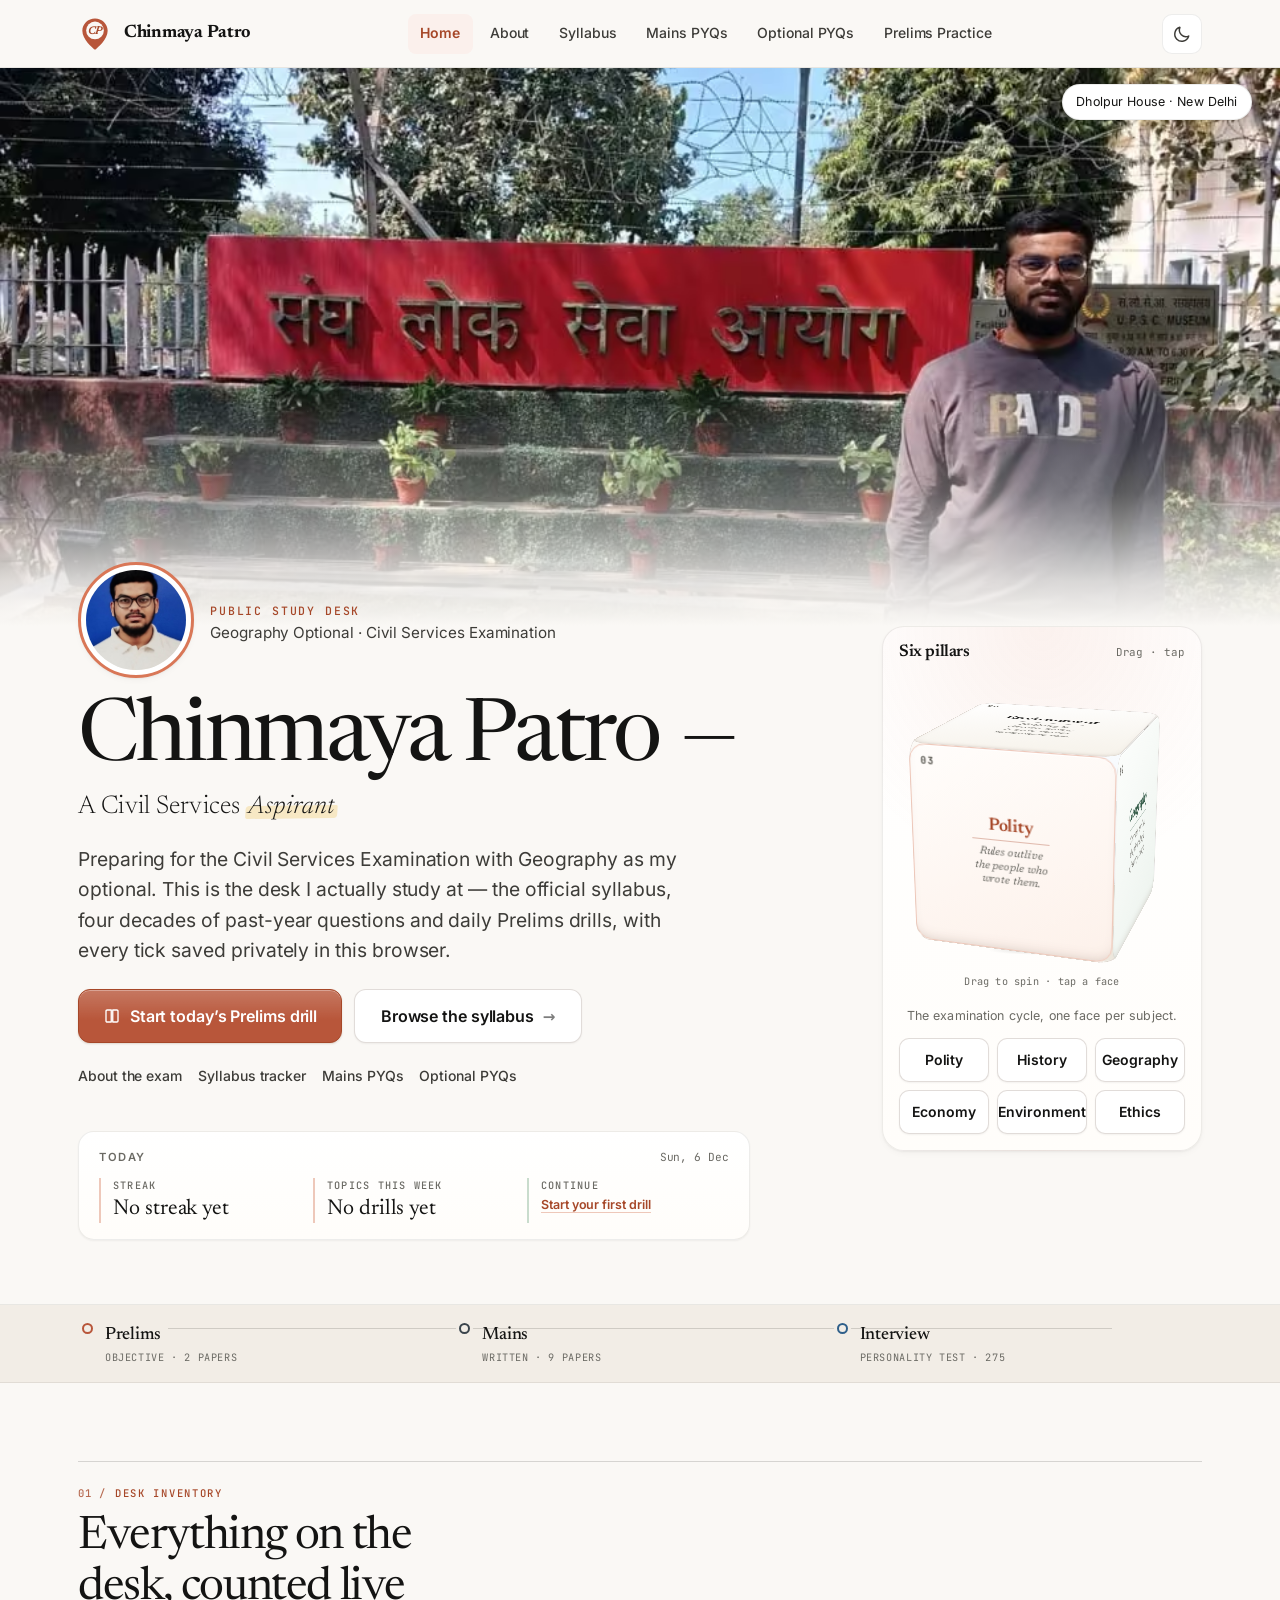
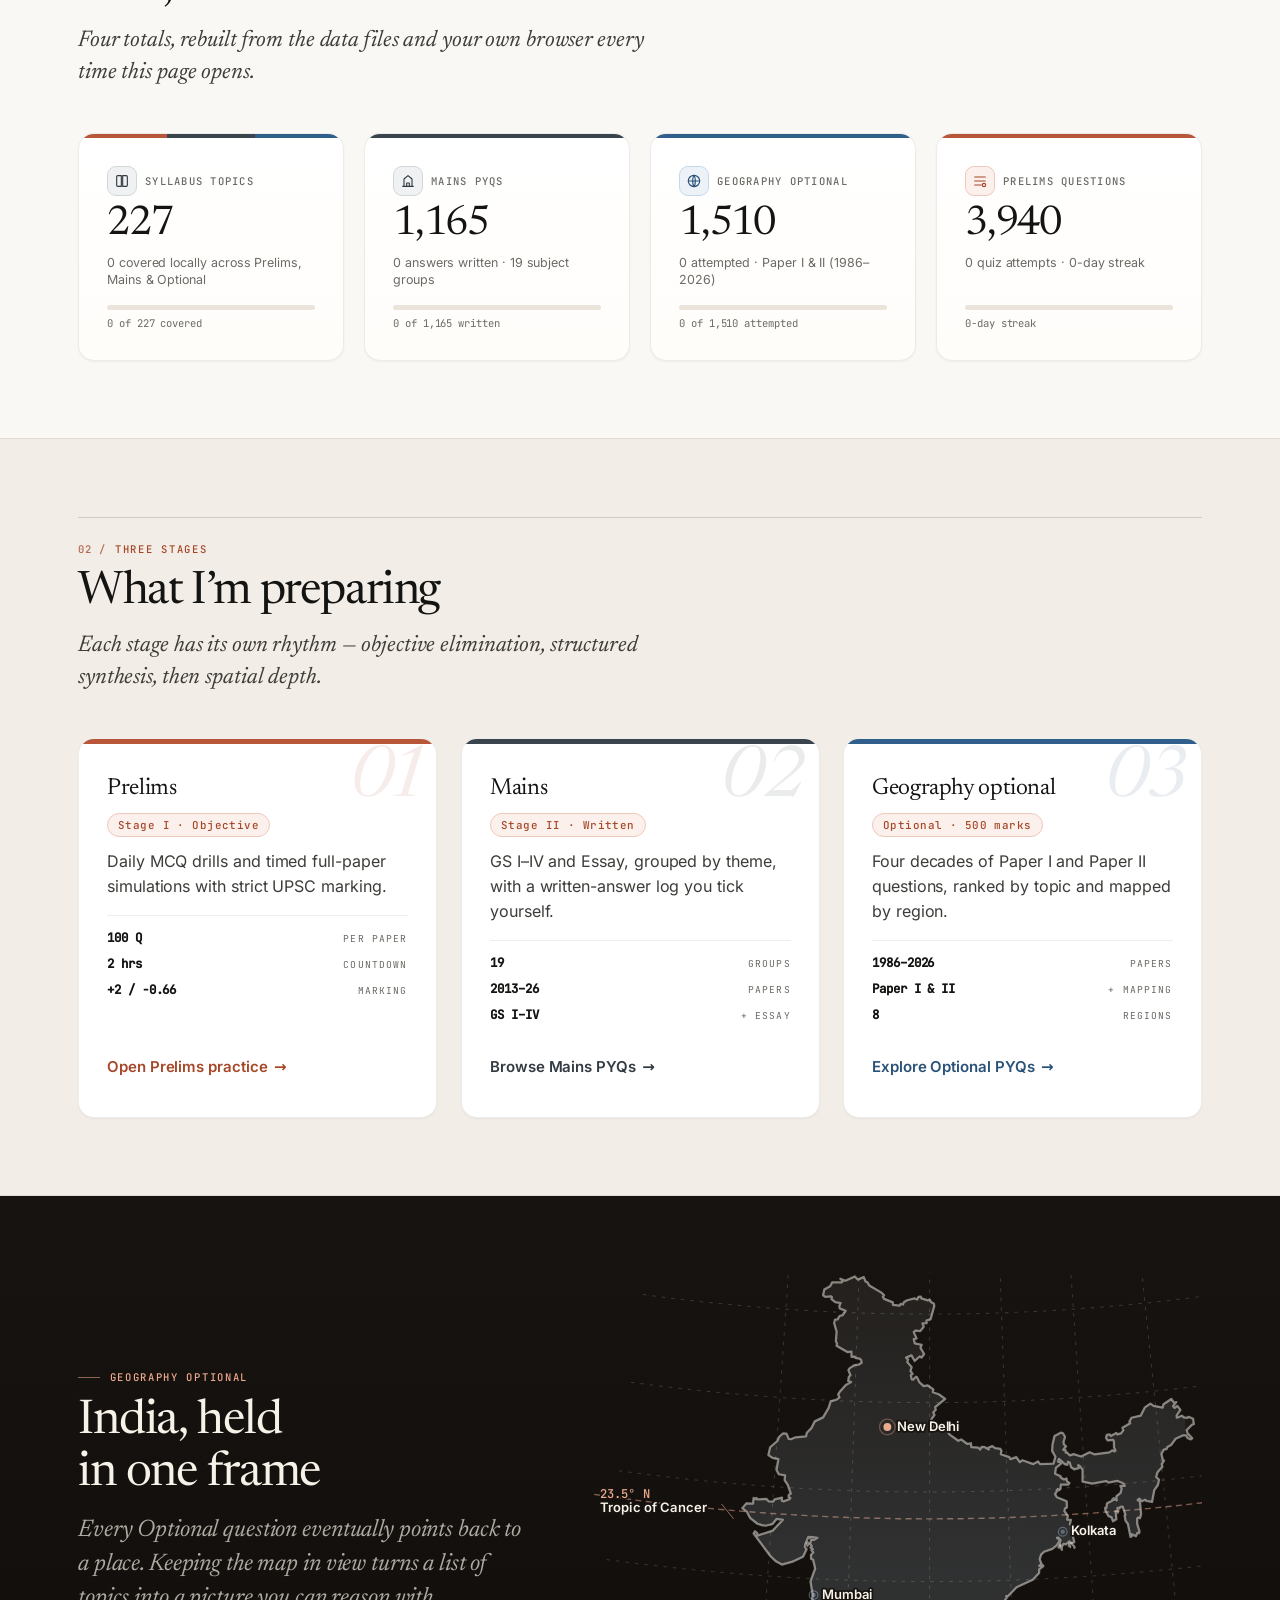
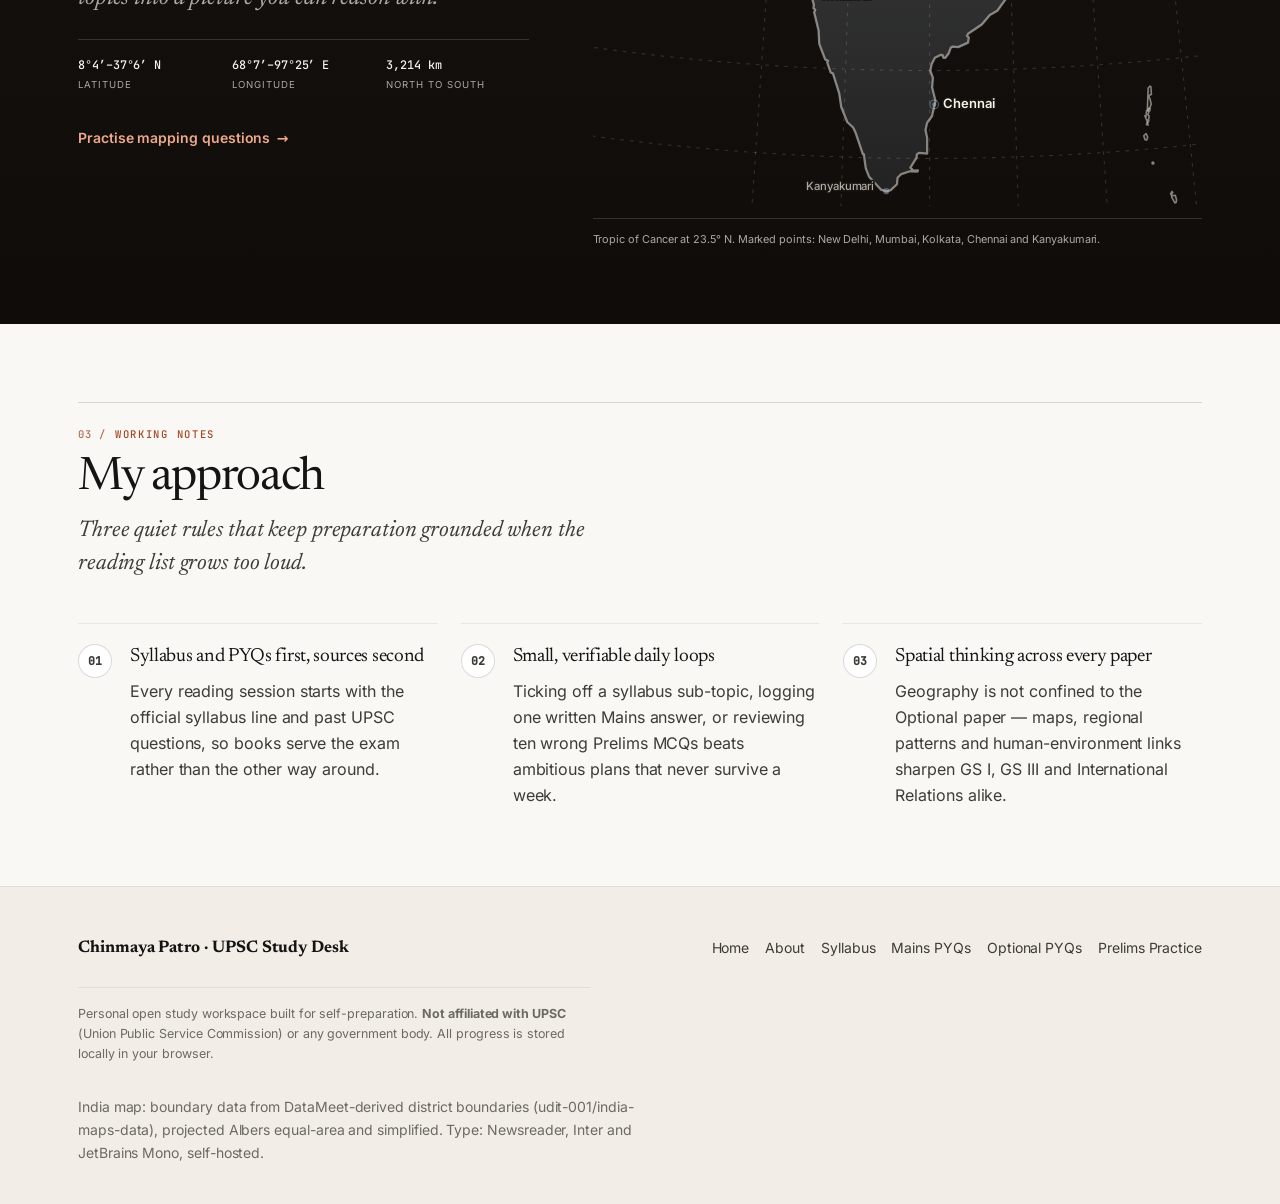
==== commit 13550d87: "Load smoothness: reserve space for the client-rendered lists (CLS 0.69 -> 0.02) The Mains, Optional " ====
--- a/index.html
+++ b/index.html
@@ -42,11 +42,11 @@
       }
     } catch (e) {}
   </script>
-  <link rel="stylesheet" href="./assets/css/fonts.css?v=20261127r">
-  <link rel="stylesheet" href="./assets/css/tokens.css?v=20261127r">
-  <link rel="stylesheet" href="./assets/css/base.css?v=20261127r">
-  <link rel="stylesheet" href="./assets/css/home.css?v=20261127r">
-  <link rel="stylesheet" href="./assets/css/print.css?v=20261127r" media="print">
+  <link rel="stylesheet" href="./assets/css/fonts.css?v=20261127w">
+  <link rel="stylesheet" href="./assets/css/tokens.css?v=20261127w">
+  <link rel="stylesheet" href="./assets/css/base.css?v=20261127w">
+  <link rel="stylesheet" href="./assets/css/home.css?v=20261127w">
+  <link rel="stylesheet" href="./assets/css/print.css?v=20261127w" media="print">
 </head>
 <body class="page-home">
   <a class="skip-link" href="#main-content">Skip to main content</a>
@@ -674,16 +674,16 @@
   </footer>
 
   <!-- Deferred data scripts for live desk counts (page remains fully functional if empty/pending) -->
-  <script src="./data/syllabus-data.js?v=20261127r" defer></script>
-  <script src="./data/mains-data.js?v=20261127r" defer></script>
-  <script src="./data/optional-data.js?v=20261127r" defer></script>
-  <script src="./data/prelims-data.js?v=20261127r" defer></script>
-
-  <script src="./assets/js/storage.js?v=20261127r" defer></script>
-  <script src="./assets/js/theme.js?v=20261127r" defer></script>
-  <script src="./assets/js/data-counts.js?v=20261127r" defer></script>
-  <script src="./assets/js/nav.js?v=20261127r" defer></script>
-  <script src="./assets/js/motion.js?v=20261127r" defer></script>
-  <script src="./assets/js/home.js?v=20261127r" defer></script>
+  <script src="./data/syllabus-data.js?v=20261127w" defer></script>
+  <script src="./data/mains-data.js?v=20261127w" defer></script>
+  <script src="./data/optional-data.js?v=20261127w" defer></script>
+  <script src="./data/prelims-data.js?v=20261127w" defer></script>
+
+  <script src="./assets/js/storage.js?v=20261127w" defer></script>
+  <script src="./assets/js/theme.js?v=20261127w" defer></script>
+  <script src="./assets/js/data-counts.js?v=20261127w" defer></script>
+  <script src="./assets/js/nav.js?v=20261127w" defer></script>
+  <script src="./assets/js/motion.js?v=20261127w" defer></script>
+  <script src="./assets/js/home.js?v=20261127w" defer></script>
 </body>
 </html>
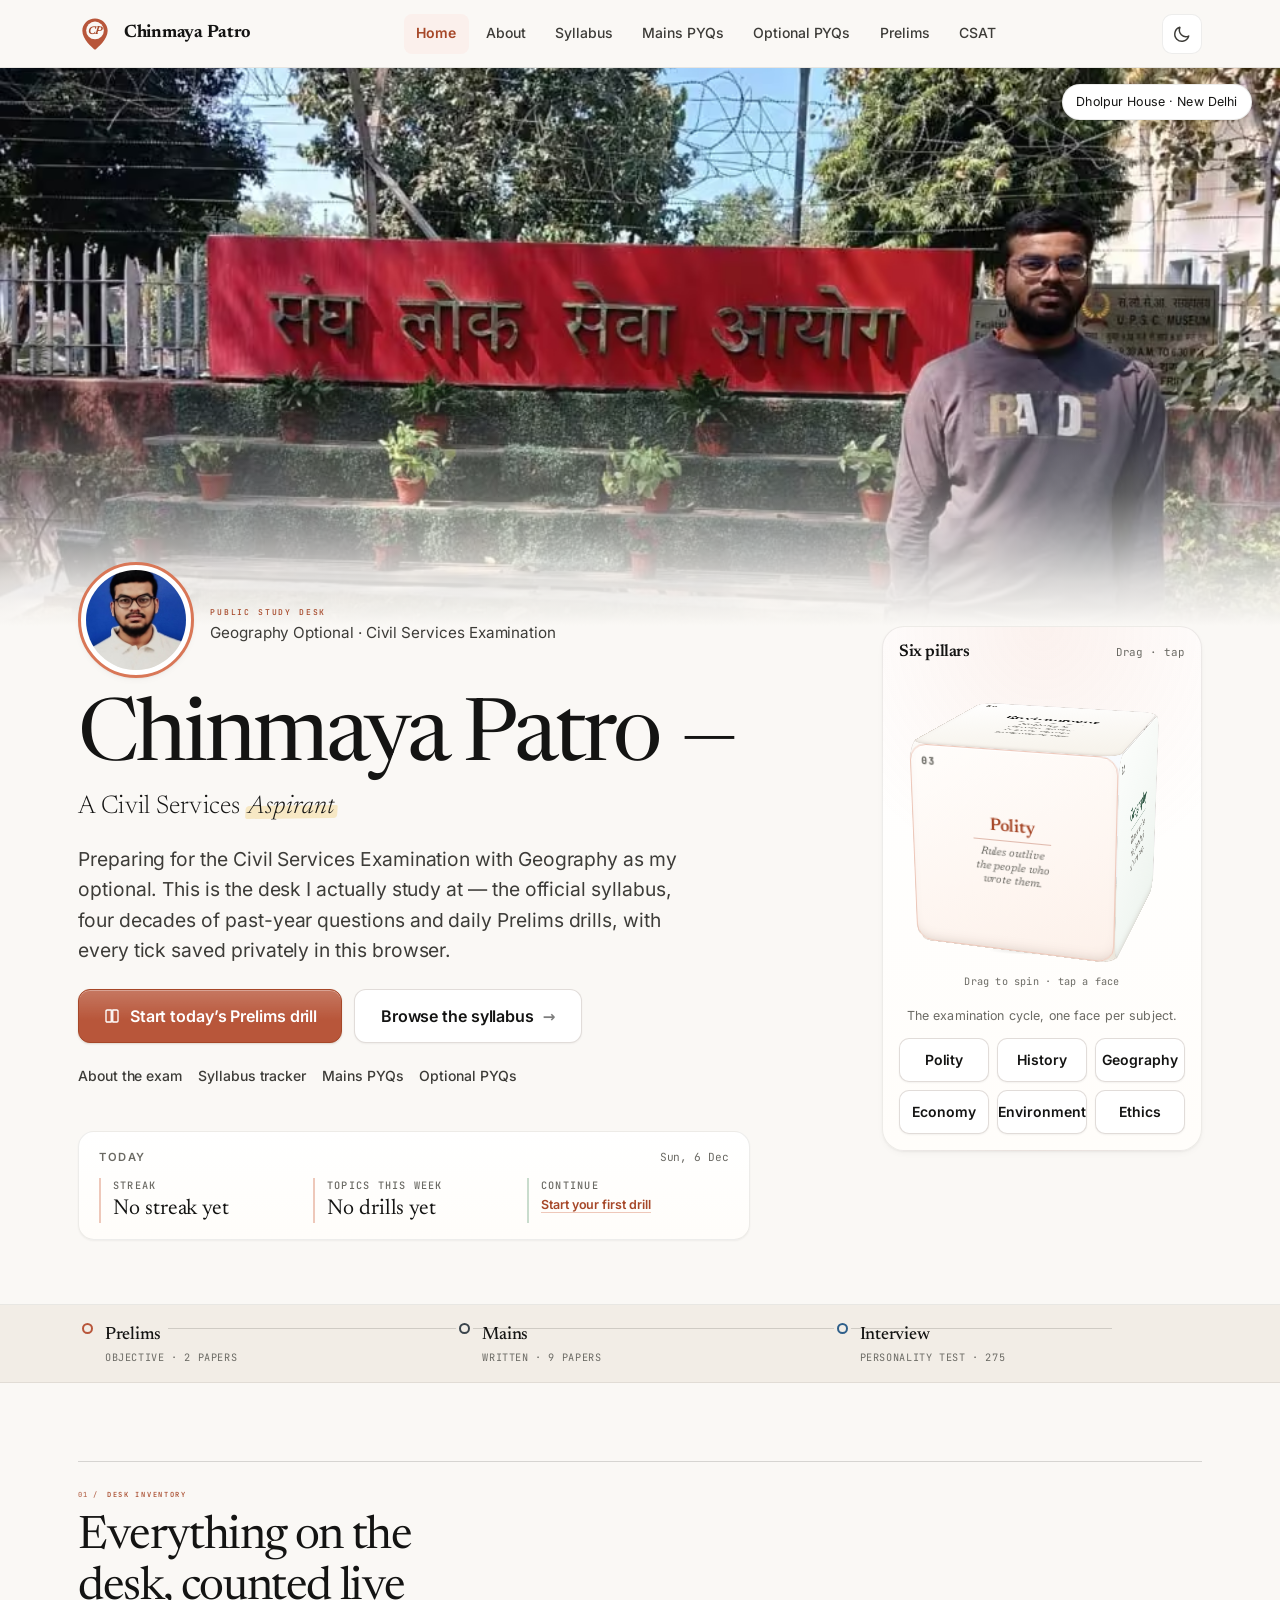
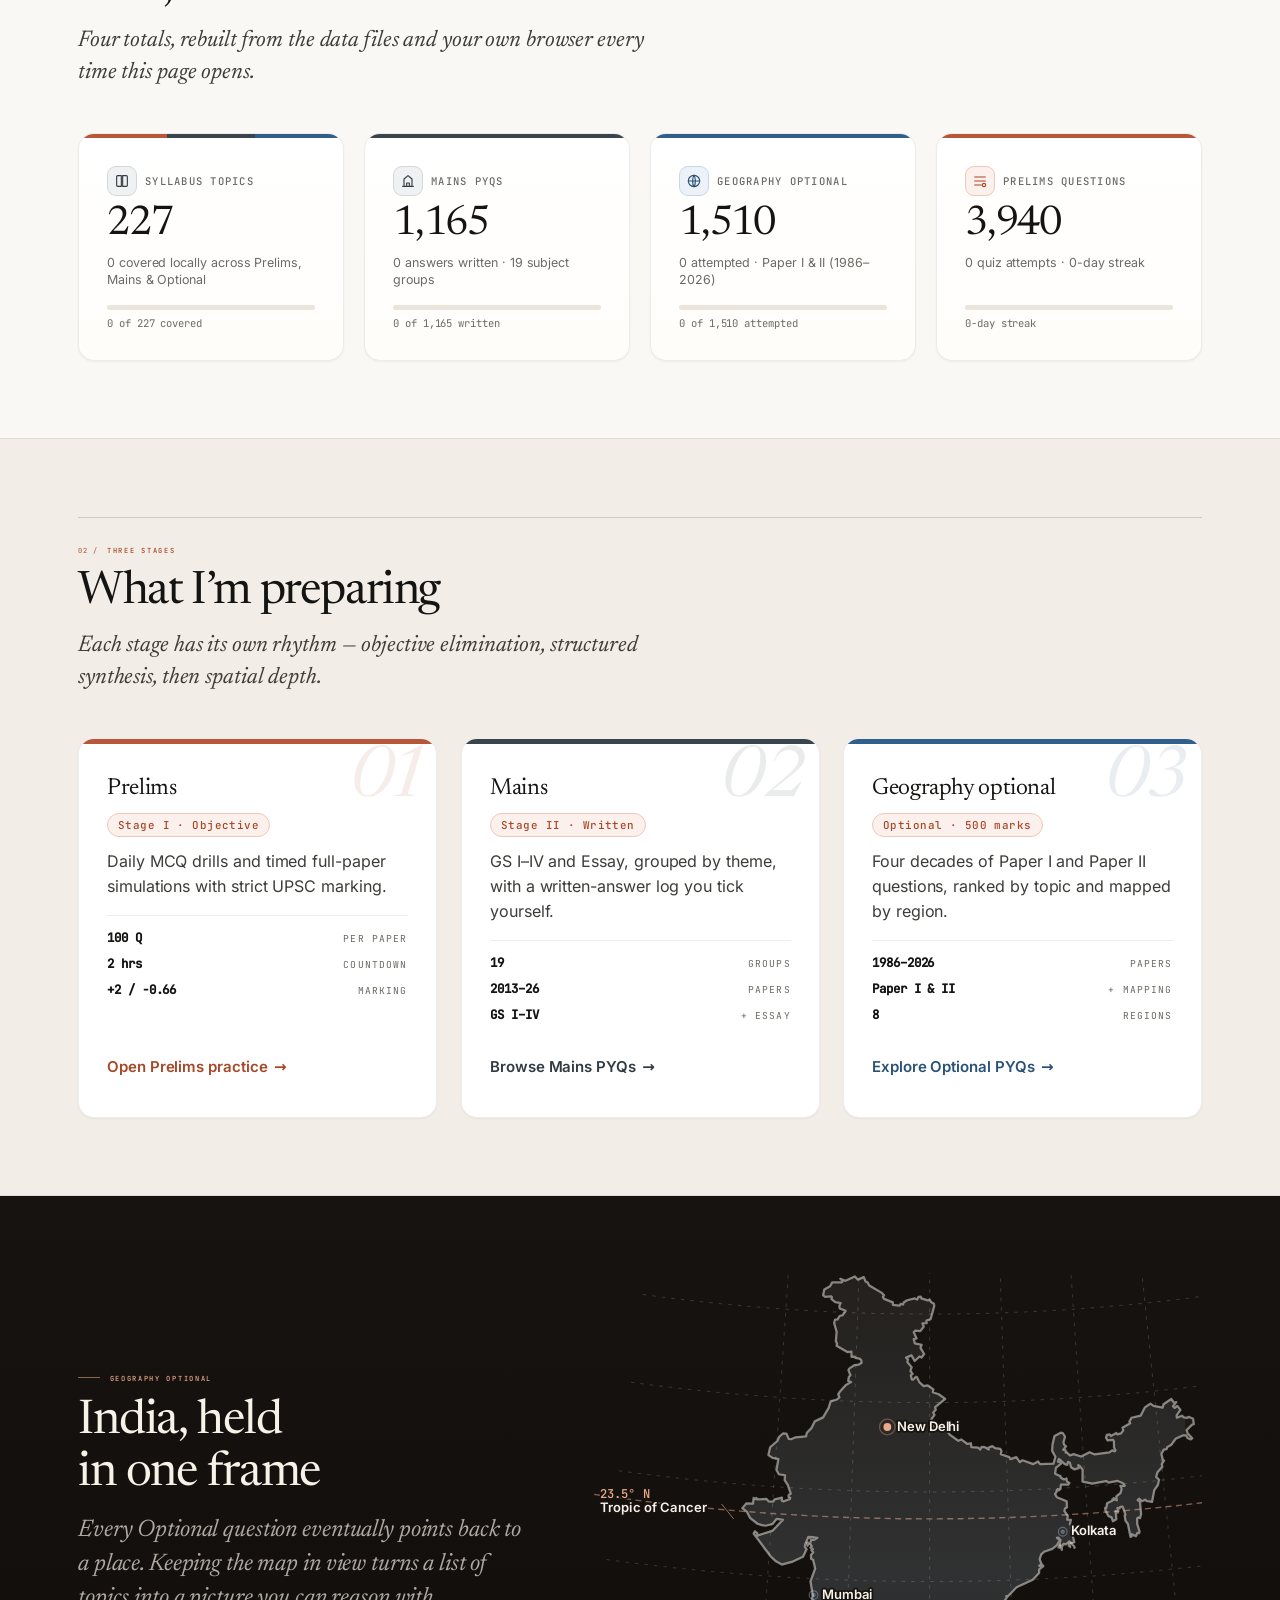
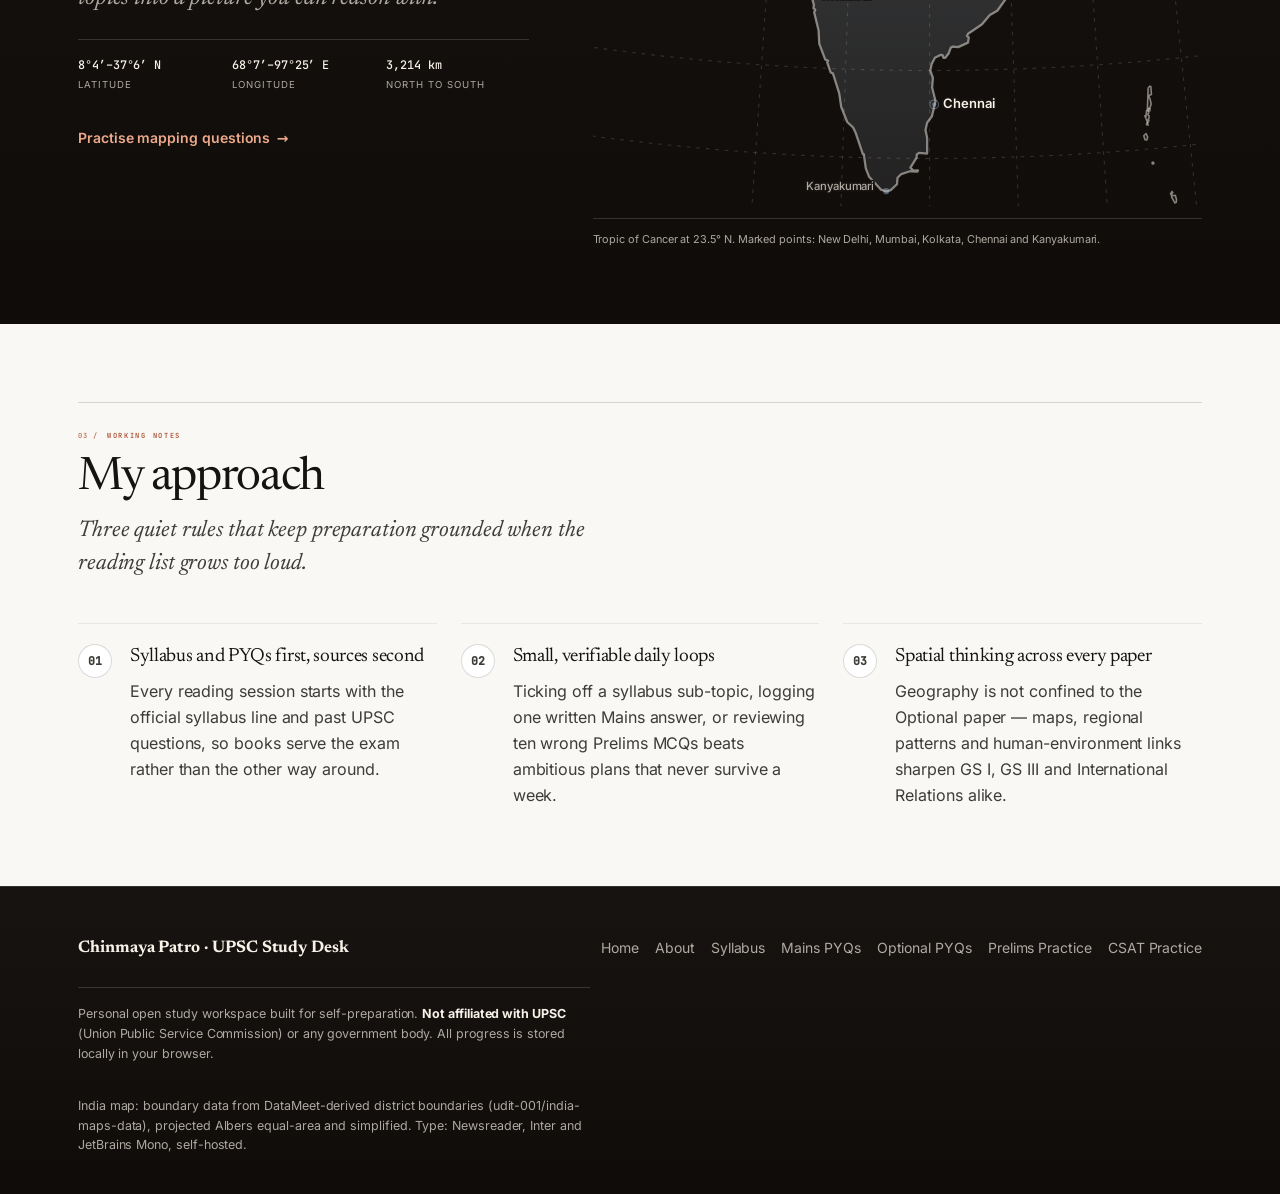
==== commit 0774554a: "New page: CSAT Practice — full-length papers and sectional tests 1,096 CSAT questions (2011-2026) pa" ====
--- a/index.html
+++ b/index.html
@@ -42,11 +42,11 @@
       }
     } catch (e) {}
   </script>
-  <link rel="stylesheet" href="./assets/css/fonts.css?v=20261127w">
-  <link rel="stylesheet" href="./assets/css/tokens.css?v=20261127w">
-  <link rel="stylesheet" href="./assets/css/base.css?v=20261127w">
-  <link rel="stylesheet" href="./assets/css/home.css?v=20261127w">
-  <link rel="stylesheet" href="./assets/css/print.css?v=20261127w" media="print">
+  <link rel="stylesheet" href="./assets/css/fonts.css?v=20261127x">
+  <link rel="stylesheet" href="./assets/css/tokens.css?v=20261127x">
+  <link rel="stylesheet" href="./assets/css/base.css?v=20261127x">
+  <link rel="stylesheet" href="./assets/css/home.css?v=20261127x">
+  <link rel="stylesheet" href="./assets/css/print.css?v=20261127x" media="print">
 </head>
 <body class="page-home">
   <a class="skip-link" href="#main-content">Skip to main content</a>
@@ -70,7 +70,8 @@
           <li><a class="nav-link" href="./syllabus/index.html">Syllabus</a></li>
           <li><a class="nav-link" href="./mains-pyqs/index.html">Mains PYQs</a></li>
           <li><a class="nav-link" href="./optional-pyqs/index.html">Optional PYQs</a></li>
-          <li><a class="nav-link" href="./prelims-practice/index.html">Prelims Practice</a></li>
+          <li><a class="nav-link" href="./prelims-practice/index.html">Prelims</a></li>
+          <li><a class="nav-link" href="./csat-practice/index.html">CSAT</a></li>
         </ul>
       </nav>
 
@@ -131,6 +132,7 @@
       <li><a class="nav-link" href="./mains-pyqs/index.html">Mains PYQs</a></li>
       <li><a class="nav-link" href="./optional-pyqs/index.html">Optional PYQs</a></li>
       <li><a class="nav-link" href="./prelims-practice/index.html">Prelims Practice</a></li>
+      <li><a class="nav-link" href="./csat-practice/index.html">CSAT Practice</a></li>
     </ul>
   </nav>
 
@@ -661,6 +663,7 @@
           <li><a href="./mains-pyqs/index.html">Mains PYQs</a></li>
           <li><a href="./optional-pyqs/index.html">Optional PYQs</a></li>
           <li><a href="./prelims-practice/index.html">Prelims Practice</a></li>
+          <li><a href="./csat-practice/index.html">CSAT Practice</a></li>
         </ul>
       </div>
       <p class="footer-disclaimer">
@@ -674,16 +677,16 @@
   </footer>
 
   <!-- Deferred data scripts for live desk counts (page remains fully functional if empty/pending) -->
-  <script src="./data/syllabus-data.js?v=20261127w" defer></script>
-  <script src="./data/mains-data.js?v=20261127w" defer></script>
-  <script src="./data/optional-data.js?v=20261127w" defer></script>
-  <script src="./data/prelims-data.js?v=20261127w" defer></script>
-
-  <script src="./assets/js/storage.js?v=20261127w" defer></script>
-  <script src="./assets/js/theme.js?v=20261127w" defer></script>
-  <script src="./assets/js/data-counts.js?v=20261127w" defer></script>
-  <script src="./assets/js/nav.js?v=20261127w" defer></script>
-  <script src="./assets/js/motion.js?v=20261127w" defer></script>
-  <script src="./assets/js/home.js?v=20261127w" defer></script>
+  <script src="./data/syllabus-data.js?v=20261127x" defer></script>
+  <script src="./data/mains-data.js?v=20261127x" defer></script>
+  <script src="./data/optional-data.js?v=20261127x" defer></script>
+  <script src="./data/prelims-data.js?v=20261127x" defer></script>
+
+  <script src="./assets/js/storage.js?v=20261127x" defer></script>
+  <script src="./assets/js/theme.js?v=20261127x" defer></script>
+  <script src="./assets/js/data-counts.js?v=20261127x" defer></script>
+  <script src="./assets/js/nav.js?v=20261127x" defer></script>
+  <script src="./assets/js/motion.js?v=20261127x" defer></script>
+  <script src="./assets/js/home.js?v=20261127x" defer></script>
 </body>
 </html>
--- a/assets/css/base.css
+++ b/assets/css/base.css
@@ -269,6 +269,18 @@
   opacity: 0.8;
 }
 
+/* True small caps where the engine can synthesise them from Inter's caps:
+   lowercase becomes small caps instead of being flattened to uppercase, so
+   the label keeps a typographic hierarchy at 11px. The letter-spacing stays
+   either way; browsers without font-variant-caps keep the uppercase form.
+   Colour is unchanged: --accent-ink is 5.9:1 on ivory / 9.6:1 in dark. */
+@supports (font-variant-caps: all-small-caps) {
+  .eyebrow {
+    font-variant-caps: all-small-caps;
+    text-transform: none;
+  }
+}
+
 /* Layout Containers
    ========================================================================== */
 
@@ -309,6 +321,56 @@
 
 .page-header .lead {
   max-width: 65ch;
+}
+
+/* Stage emblem — a small right-aligned mark that says which stage you are on
+   without another colour. Inline SVG only (no raster assets), stroked in
+   --stage-ink at reduced opacity so it reads as a watermark beside the title
+   and never competes with it. Hidden below 900px, where the header has no
+   spare column; if the <svg> is removed the wrapper renders nothing at all.
+   Decorative, so it is aria-hidden and carries no contrast obligation — at
+   0.28 opacity --stage-ink composites to roughly 1.6:1 against --stage-bg. */
+.page-header .container {
+  position: relative;
+}
+
+.stage-emblem {
+  display: none;
+  position: absolute;
+  top: 50%;
+  right: 0;
+  width: clamp(64px, 8vw, 96px);
+  transform: translateY(-50%);
+  color: var(--stage-ink);
+  opacity: 0.28;
+  pointer-events: none;
+  user-select: none;
+}
+
+@media (min-width: 900px) {
+  .stage-emblem {
+    display: block;
+  }
+}
+
+.stage-emblem svg {
+  width: 100%;
+  height: auto;
+  overflow: visible;
+}
+
+/* One-time draw-in, driven by the existing [data-draw-svg] observer in
+   assets/js/motion.js (it sets stroke-dasharray/offset, then .is-drawn and
+   offset 0 on intersection). Gated on .js-motion, so a no-JS page shows the
+   finished emblem, and fully off under prefers-reduced-motion. */
+.js-motion .stage-emblem svg path[data-draw-path] {
+  transition: stroke-dashoffset 1200ms var(--ease-out);
+}
+
+@media (prefers-reduced-motion: reduce) {
+  .js-motion .stage-emblem svg path[data-draw-path] {
+    transition: none;
+  }
 }
 
 /* Sticky Top Navigation & Mobile Drawer
@@ -593,7 +655,10 @@
   background: var(--bg-sand);
 }
 
-@media (min-width: 768px) {
+/* The desktop link strip needs room for seven items, so it starts at 860px
+   rather than 768px — below that the drawer carries the same links and every
+   target stays 44px. (Raised when CSAT Practice joined the nav.) */
+@media (min-width: 860px) {
   .nav-links {
     display: flex;
   }
@@ -839,13 +904,28 @@
   color: var(--ink-primary);
 }
 
+/* An active chip is a filled stage chip, not an ink chip: the page's own
+   stage colour carries the selection, so Prelims reads terracotta, Mains
+   slate and Optional sky in the same component. Label contrast on the fill:
+   light 4.74:1 / 9.95:1 / 6.72:1, dark 4.55:1 / 5.20:1 / 6.09:1 (all AA).
+   The segmented controls below override this with their own pill treatment. */
 .chip.is-active,
 .chip[aria-pressed="true"] {
-  background-color: var(--accent-soft);
-  border-color: var(--accent-border);
-  color: var(--accent-ink);
+  background-color: var(--stage-solid);
+  border-color: var(--stage-solid);
+  color: var(--stage-on-solid);
   font-weight: 600;
   box-shadow: var(--shadow-xs);
+}
+
+/* Filter chip row — one shared component for Mains and Optional, which used
+   to carry their own (slightly different) row rules. */
+.chip-row,
+.topic-chips {
+  display: flex;
+  flex-wrap: wrap;
+  align-items: center;
+  gap: var(--space-2);
 }
 
 .chip:focus-visible {
@@ -1066,7 +1146,11 @@
   color: var(--warning-ink);
   font-size: var(--text-sm);
   line-height: 1.5;
-  max-width: 78ch;
+  /* Measured in em, not ch: a ch here is the width of "0" in whatever font is
+     loaded, so the box grew ~77px when Inter arrived and the text re-wrapped,
+     pushing everything below it down (CLS 0.19 on the CSAT page). 50em at
+     --text-sm is the same ~700px the Inter-measured 78ch gave. */
+  max-width: 50em;
 }
 
 .notice--callout strong {
@@ -1288,6 +1372,66 @@
   border-top: 1px solid var(--border-subtle);
   font-size: var(--text-xs);
   color: var(--ink-muted);
+}
+
+.footer-credit {
+  font-size: var(--text-xs);
+  line-height: 1.55;
+  color: var(--ink-muted);
+}
+
+/* Footer as a visual bookend — the same deep-ink band treatment that closes
+   the home page, applied through one token-driven modifier so every page
+   ends on the same note. Everything below reads --band-*; no raw colour.
+   Measured (WCAG 2.1 AA, normal text >= 4.5:1):
+     brand  --band-ink   on --band-bg   16.6:1 light / 15.9:1 dark
+     body   --band-muted on --band-bg    8.1:1 light /  8.3:1 dark
+     hover  --band-accent on --band-bg   9.4:1 light /  9.5:1 dark
+   The brand stays serif, so the bookend keeps the editorial voice. */
+.site-footer--band {
+  background-color: var(--band-bg);
+  background-image: linear-gradient(180deg, var(--band-bg) 0%, var(--band-bg-deep) 100%);
+  border-top: 1px solid var(--band-line);
+  color: var(--band-muted);
+}
+
+.site-footer--band .footer-brand {
+  font-family: var(--font-serif);
+  color: var(--band-ink);
+}
+
+.site-footer--band .footer-links a {
+  color: var(--band-muted);
+  text-decoration: none;
+}
+
+.site-footer--band .footer-links a:hover,
+.site-footer--band .footer-links a:focus-visible {
+  color: var(--band-accent);
+  text-decoration: underline;
+}
+
+.site-footer--band .footer-links a:focus-visible {
+  outline: 2px solid var(--band-accent);
+  outline-offset: 2px;
+  box-shadow: none;
+}
+
+.site-footer--band .footer-disclaimer {
+  border-top-color: var(--band-line);
+  color: var(--band-muted);
+}
+
+.site-footer--band .footer-disclaimer strong {
+  color: var(--band-ink);
+}
+
+.site-footer--band .footer-credit {
+  color: var(--band-muted);
+}
+
+.site-footer--band a {
+  color: var(--band-accent);
 }
 
 /* Collapsible filter drawer (Mains PYQs & Optional PYQs on Android)
@@ -1489,7 +1633,28 @@
   background: var(--sheet-bg);
   backdrop-filter: blur(10px);
   -webkit-backdrop-filter: blur(10px);
+  /* Flat while it sits in the flow; it lifts only once it is actually stuck
+     (see .is-stuck below), so the page does not look like it has a raised
+     panel floating in the middle of the list. */
+  box-shadow: none;
+  transition: box-shadow var(--dur-fast) var(--ease-out),
+    border-color var(--dur-fast) var(--ease-out);
+}
+
+/* .is-stuck is toggled by the IntersectionObserver in assets/js/motion.js
+   (a 1px sentinel is inserted above the bar). The hairline is the stage
+   border, which is decorative — no text sits on it. */
+.filterbar.is-stuck {
+  border-bottom-color: var(--stage-border);
   box-shadow: var(--shadow-xs);
+}
+
+/* Sentinel for the sticky observer: 1px tall, cancelled by a -1px margin so
+   it adds no space to the layout. */
+.sticky-sentinel {
+  height: 1px;
+  margin-bottom: -1px;
+  pointer-events: none;
 }
 
 .filterbar-row {
@@ -1733,3 +1898,190 @@
 .paper-block {
   scroll-margin-top: calc(var(--nav-height) + 104px);
 }
+
+/* ==========================================================================
+   NEW (2026-11-27 polish pass) — micro-typography and the 404 shell
+   ========================================================================== */
+
+/* Keyboard hints. One definition for every <kbd> on the site: JetBrains Mono
+   so a key never shifts width, a hairline border, and a 2px radius that reads
+   as a physical key rather than a pill. Label ink is --ink-primary on
+   --bg-subtle: 17.8:1 on ivory, 15.9:1 in dark. */
+kbd {
+  display: inline-block;
+  min-width: 1.5em;
+  padding: 0.06em 0.34em;
+  border: 1px solid var(--border-subtle);
+  border-bottom-color: var(--border-strong);
+  border-radius: 2px;
+  background-color: var(--bg-subtle);
+  font-family: var(--font-mono);
+  font-size: 0.72rem;
+  font-weight: 500;
+  line-height: 1.4;
+  text-align: center;
+  color: var(--ink-primary);
+}
+
+/* Digits that must not jitter: counters, timers, dates and chart axes all
+   reserve the same advance width per numeral, so a counter rolling from 1 to
+   7 does not shift the line around it. */
+.stat-value,
+.stat-figure,
+.today-value,
+.today-date,
+.quiz-timer,
+.quiz-progress-text,
+.quick-value,
+.funnel-value,
+.stage-total,
+.marks-seg,
+.chart-axis-label,
+.chart-value,
+.chart-point,
+.score-ring-value,
+.freq-count,
+.about-table td.num,
+.about-table th.num {
+  font-variant-numeric: tabular-nums;
+  font-feature-settings: "tnum" 1;
+}
+
+/* 404 shell — these live here now instead of in a page-local <style> block,
+   so the page follows the design system. Only the map motif keeps an inline
+   rule (it is a one-off watermark and must survive even if a nested GitHub
+   Pages 404 URL is served without the stylesheet). */
+.not-found {
+  position: relative;
+  isolation: isolate;
+  flex: 1 0 auto;
+  display: flex;
+  align-items: center;
+  justify-content: center;
+  padding: clamp(2.5rem, 6vw, 4.5rem) var(--gutter);
+  /* The map watermark is meant to bleed off the right edge; clipping here
+     keeps that bleed from ever adding horizontal scroll to the document. */
+  overflow: clip;
+}
+
+.not-found-card {
+  position: relative;
+  width: 100%;
+  max-width: 600px;
+  padding: clamp(1.75rem, 4vw, 2.75rem);
+  border: 1px solid var(--border-subtle);
+  border-radius: var(--radius-xl);
+  background: var(--bg-card);
+  box-shadow: var(--shadow-md);
+  text-align: center;
+}
+
+.not-found-code {
+  display: inline-block;
+  margin-bottom: 0.85rem;
+  padding: 0.25rem 0.75rem;
+  border: 1px solid var(--accent-border);
+  border-radius: var(--radius-pill);
+  background: var(--accent-soft);
+  color: var(--accent-ink);      /* 5.9:1 on --accent-soft (light), 9.6:1 dark */
+  font-family: var(--font-sans);
+  font-size: var(--text-eyebrow);
+  font-weight: 600;
+  letter-spacing: 0.12em;
+  text-transform: uppercase;
+}
+
+.not-found-card h1 {
+  margin: 0 0 0.75rem;
+  font-family: var(--font-serif);
+  font-size: clamp(2rem, 5vw, 2.8rem);
+  font-weight: 400;
+  line-height: 1.12;
+  letter-spacing: -0.025em;
+}
+
+.not-found-card p {
+  margin: 0 auto 1.75rem;
+  max-width: 42ch;
+  color: var(--ink-secondary);
+  font-size: 1.02rem;
+}
+
+.not-found-actions {
+  display: flex;
+  flex-wrap: wrap;
+  justify-content: center;
+  gap: var(--space-2);
+}
+
+.nf-btn {
+  display: inline-flex;
+  align-items: center;
+  justify-content: center;
+  min-height: 44px;
+  padding: 0.6rem 1.1rem;
+  border-radius: 11px;
+  font-family: var(--font-sans);
+  font-size: var(--text-ui);
+  font-weight: 600;
+  text-decoration: none;
+  transition: background-color var(--dur-fast) var(--ease-out),
+    border-color var(--dur-fast) var(--ease-out),
+    transform var(--dur-fast) var(--ease-out);
+}
+
+.nf-btn:active {
+  transform: scale(0.99);
+}
+
+.nf-btn--primary {
+  border: 1px solid var(--accent-cta-hover);
+  background: var(--accent-cta);
+  color: var(--ink-on-accent);   /* white on #B8563A = 4.7:1 */
+}
+
+.nf-btn--primary:hover {
+  background: var(--accent-cta-hover);
+  color: var(--ink-on-accent);
+}
+
+.nf-btn--secondary {
+  border: 1px solid var(--border-warm);
+  background: var(--bg-card);
+  color: var(--ink-primary);
+}
+
+.nf-btn--secondary:hover {
+  background: var(--surface-hover);
+  color: var(--ink-primary);
+}
+
+.nf-footer {
+  padding: var(--space-5) var(--gutter);
+  border-top: 1px solid var(--border-subtle);
+  background: var(--bg-subtle);
+  font-family: var(--font-sans);
+  font-size: var(--text-xs);
+  color: var(--ink-muted);       /* 5.1:1 on --bg-subtle */
+  text-align: center;
+}
+
+/* The 404 footer takes the same bookend treatment as every other page. It is
+   declared here (after .nf-footer) so the band wins without !important.
+   --band-muted on --band-bg is 8.1:1 light / 8.3:1 dark. */
+.nf-footer.site-footer--band {
+  border-top: 1px solid var(--band-line);
+  background-color: var(--band-bg);
+  background-image: linear-gradient(180deg, var(--band-bg) 0%, var(--band-bg-deep) 100%);
+  color: var(--band-muted);
+}
+
+.nf-footer.site-footer--band strong {
+  color: var(--band-ink);
+}
+
+@media (prefers-reduced-motion: reduce) {
+  .nf-btn {
+    transition: none;
+  }
+}
--- a/assets/css/print.css
+++ b/assets/css/print.css
@@ -165,6 +165,16 @@
   .q-nav-row,
   .backup-bar,
   .import-label,
+  /* Practice setup: a printed form of checkboxes and dropdowns is noise */
+  .setup-card,
+  .setup-footer,
+  .setup-options,
+  .neg-toggle,
+  .start-row,
+  .mode-desc,
+  .lobby-lower,
+  .palette-panel,
+  .quiz-timer-track,
   /* Form controls and their labels: an empty search box on paper is noise */
   .input,
   .select,
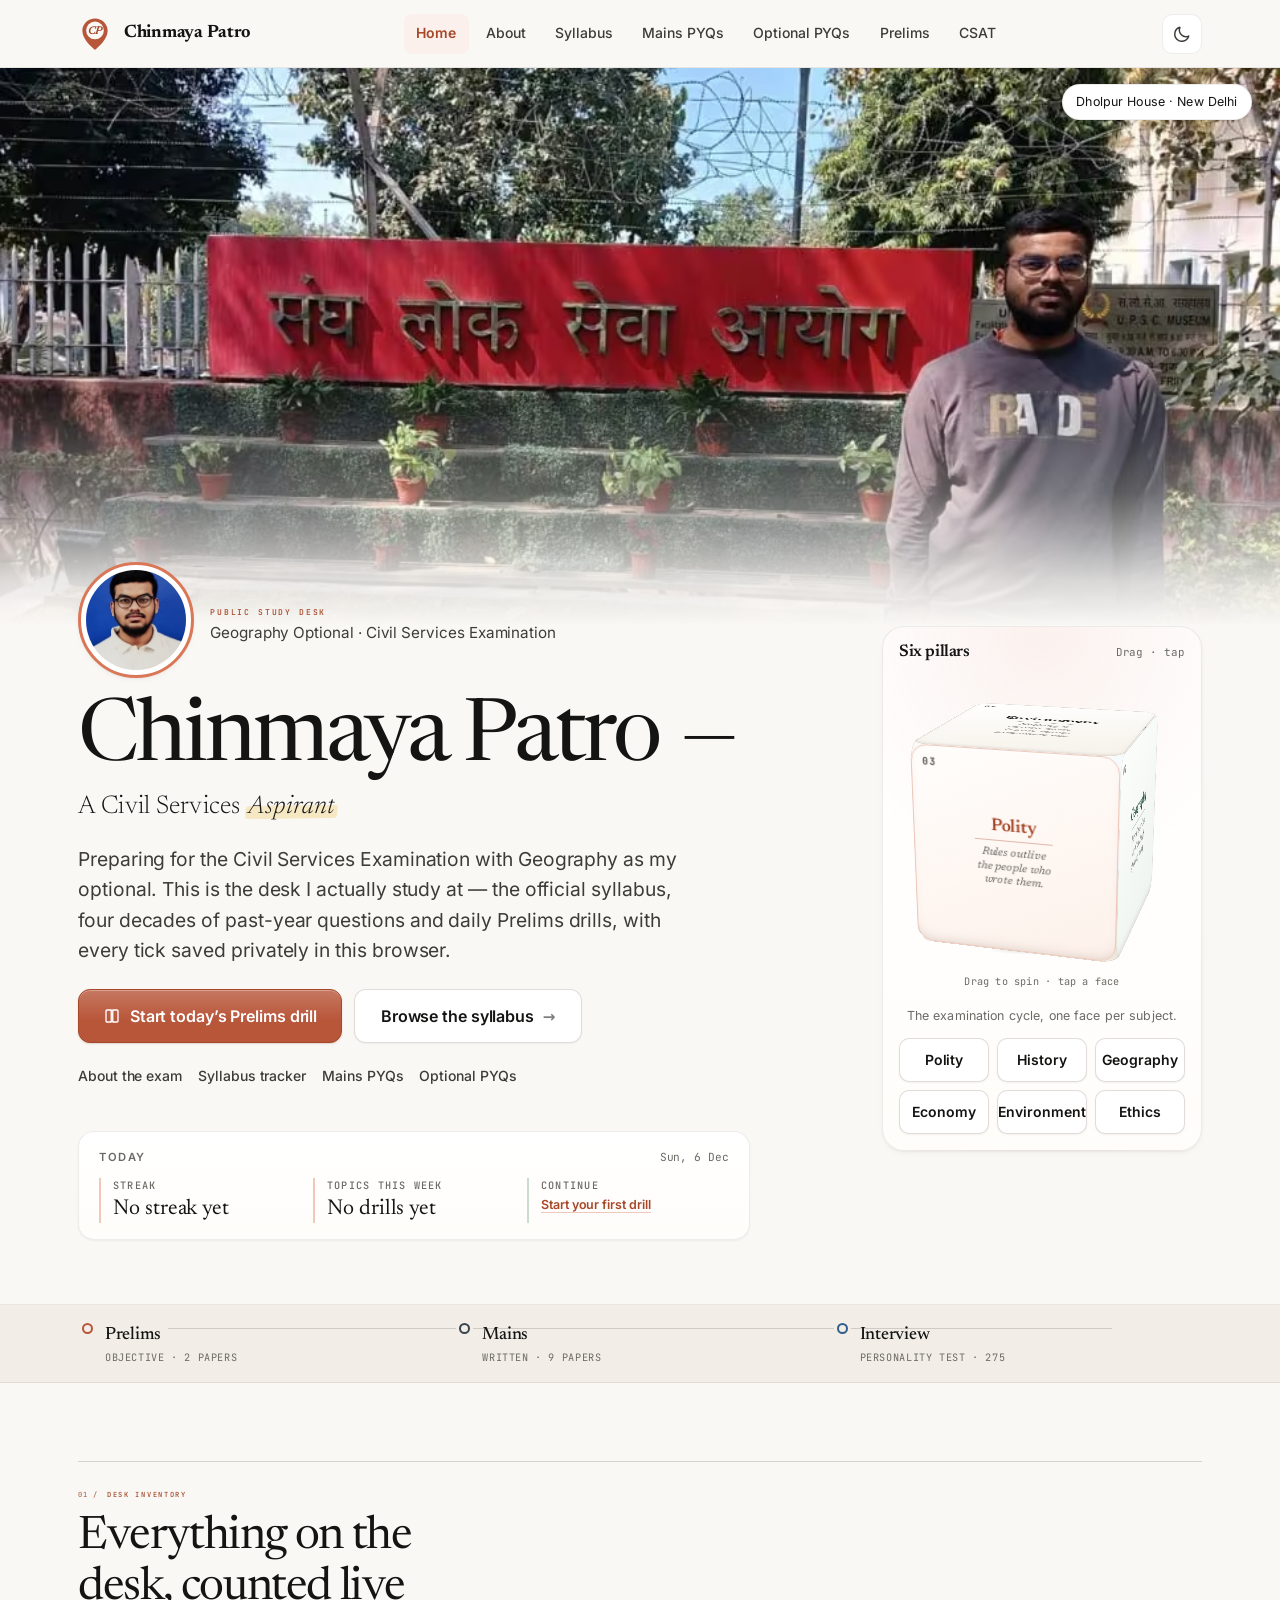
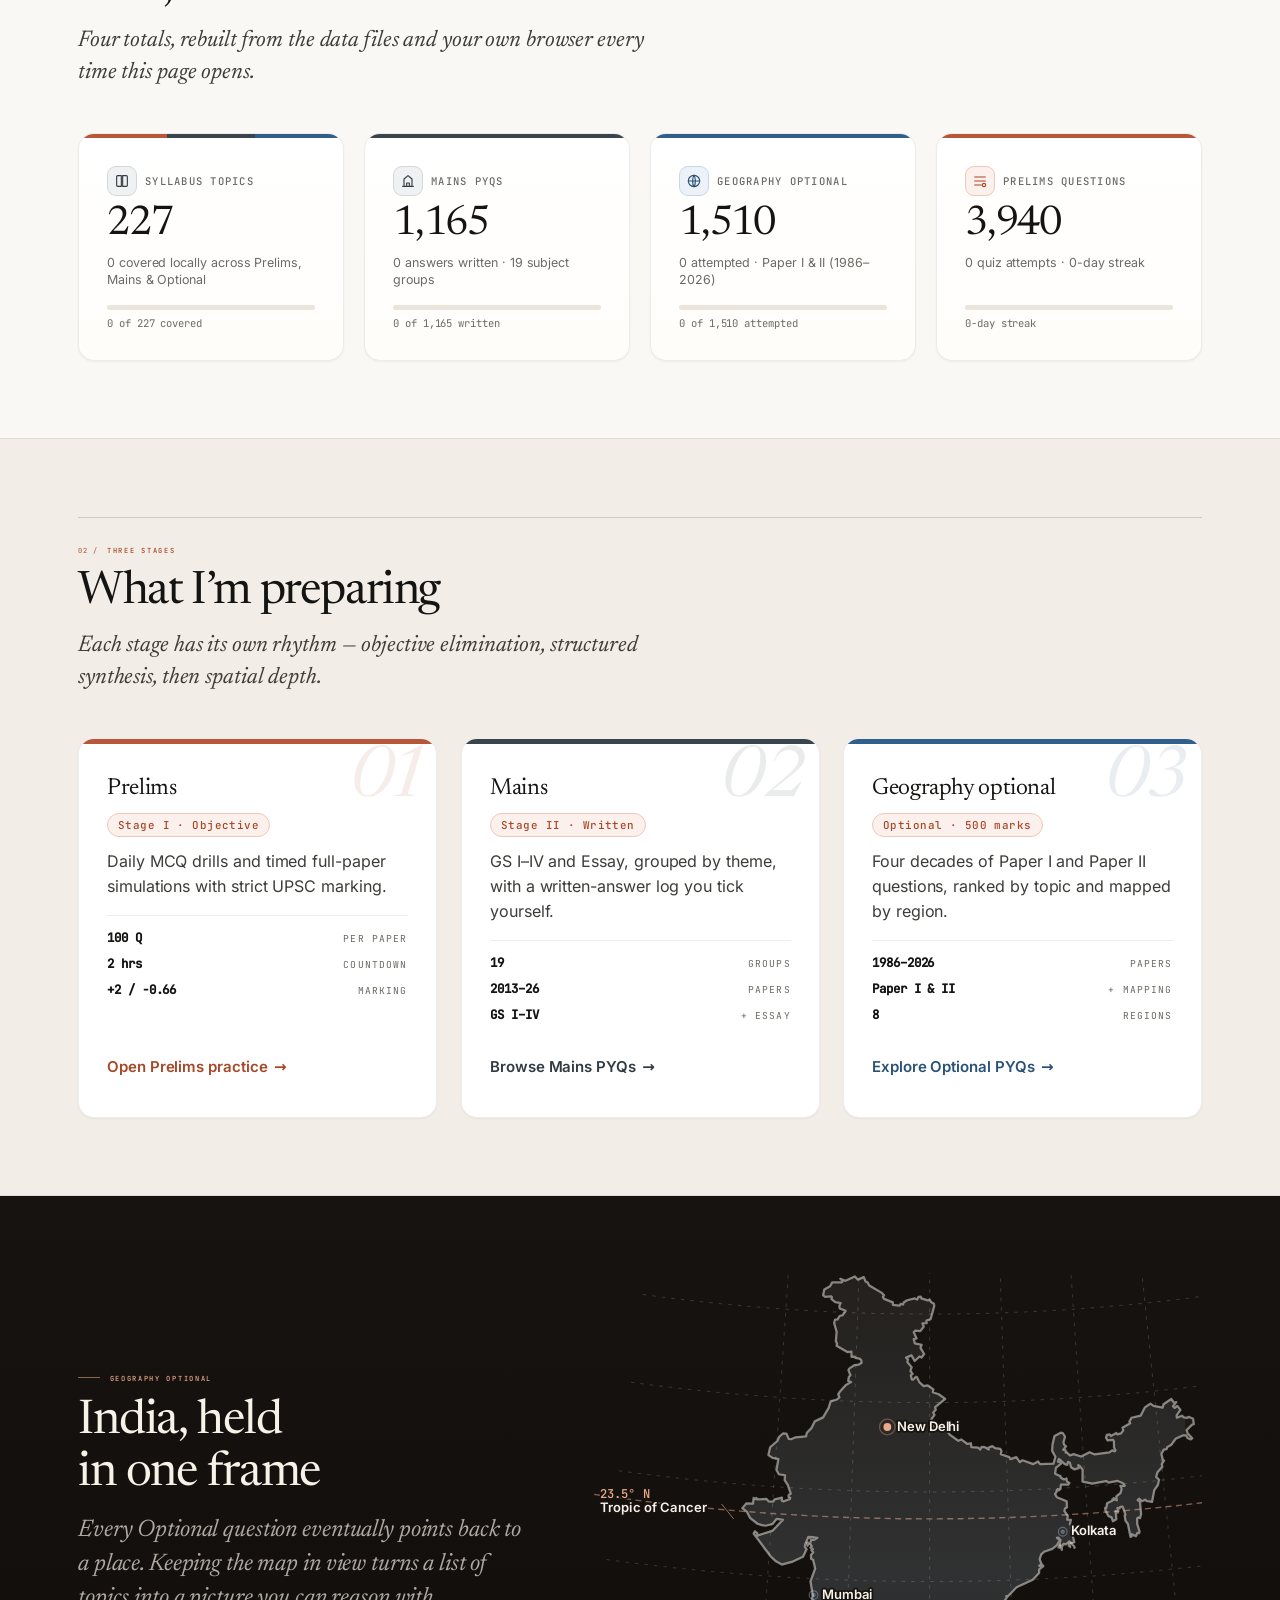
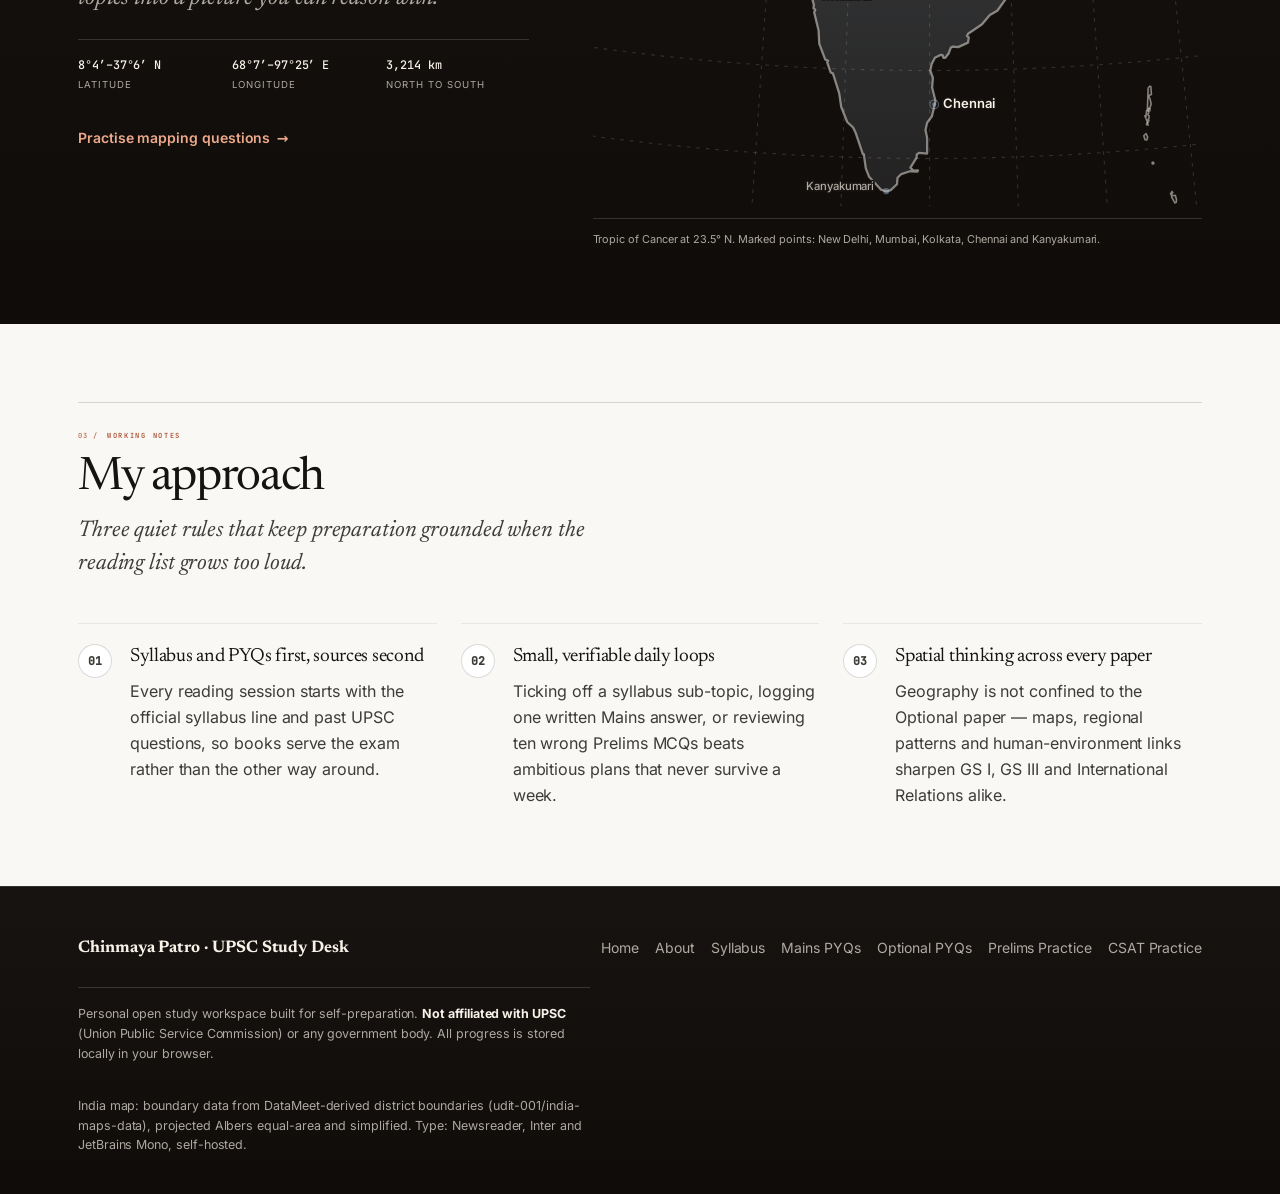
==== commit 59d3e618: "CSAT: fix the 2018 parse, add 64 of the 2026 paper, restore the figures 2018 was short because of tw" ====
--- a/index.html
+++ b/index.html
@@ -42,11 +42,11 @@
       }
     } catch (e) {}
   </script>
-  <link rel="stylesheet" href="./assets/css/fonts.css?v=20261127x">
-  <link rel="stylesheet" href="./assets/css/tokens.css?v=20261127x">
-  <link rel="stylesheet" href="./assets/css/base.css?v=20261127x">
-  <link rel="stylesheet" href="./assets/css/home.css?v=20261127x">
-  <link rel="stylesheet" href="./assets/css/print.css?v=20261127x" media="print">
+  <link rel="stylesheet" href="./assets/css/fonts.css?v=20261127y">
+  <link rel="stylesheet" href="./assets/css/tokens.css?v=20261127y">
+  <link rel="stylesheet" href="./assets/css/base.css?v=20261127y">
+  <link rel="stylesheet" href="./assets/css/home.css?v=20261127y">
+  <link rel="stylesheet" href="./assets/css/print.css?v=20261127y" media="print">
 </head>
 <body class="page-home">
   <a class="skip-link" href="#main-content">Skip to main content</a>
@@ -677,16 +677,16 @@
   </footer>
 
   <!-- Deferred data scripts for live desk counts (page remains fully functional if empty/pending) -->
-  <script src="./data/syllabus-data.js?v=20261127x" defer></script>
-  <script src="./data/mains-data.js?v=20261127x" defer></script>
-  <script src="./data/optional-data.js?v=20261127x" defer></script>
-  <script src="./data/prelims-data.js?v=20261127x" defer></script>
-
-  <script src="./assets/js/storage.js?v=20261127x" defer></script>
-  <script src="./assets/js/theme.js?v=20261127x" defer></script>
-  <script src="./assets/js/data-counts.js?v=20261127x" defer></script>
-  <script src="./assets/js/nav.js?v=20261127x" defer></script>
-  <script src="./assets/js/motion.js?v=20261127x" defer></script>
-  <script src="./assets/js/home.js?v=20261127x" defer></script>
+  <script src="./data/syllabus-data.js?v=20261127y" defer></script>
+  <script src="./data/mains-data.js?v=20261127y" defer></script>
+  <script src="./data/optional-data.js?v=20261127y" defer></script>
+  <script src="./data/prelims-data.js?v=20261127y" defer></script>
+
+  <script src="./assets/js/storage.js?v=20261127y" defer></script>
+  <script src="./assets/js/theme.js?v=20261127y" defer></script>
+  <script src="./assets/js/data-counts.js?v=20261127y" defer></script>
+  <script src="./assets/js/nav.js?v=20261127y" defer></script>
+  <script src="./assets/js/motion.js?v=20261127y" defer></script>
+  <script src="./assets/js/home.js?v=20261127y" defer></script>
 </body>
 </html>
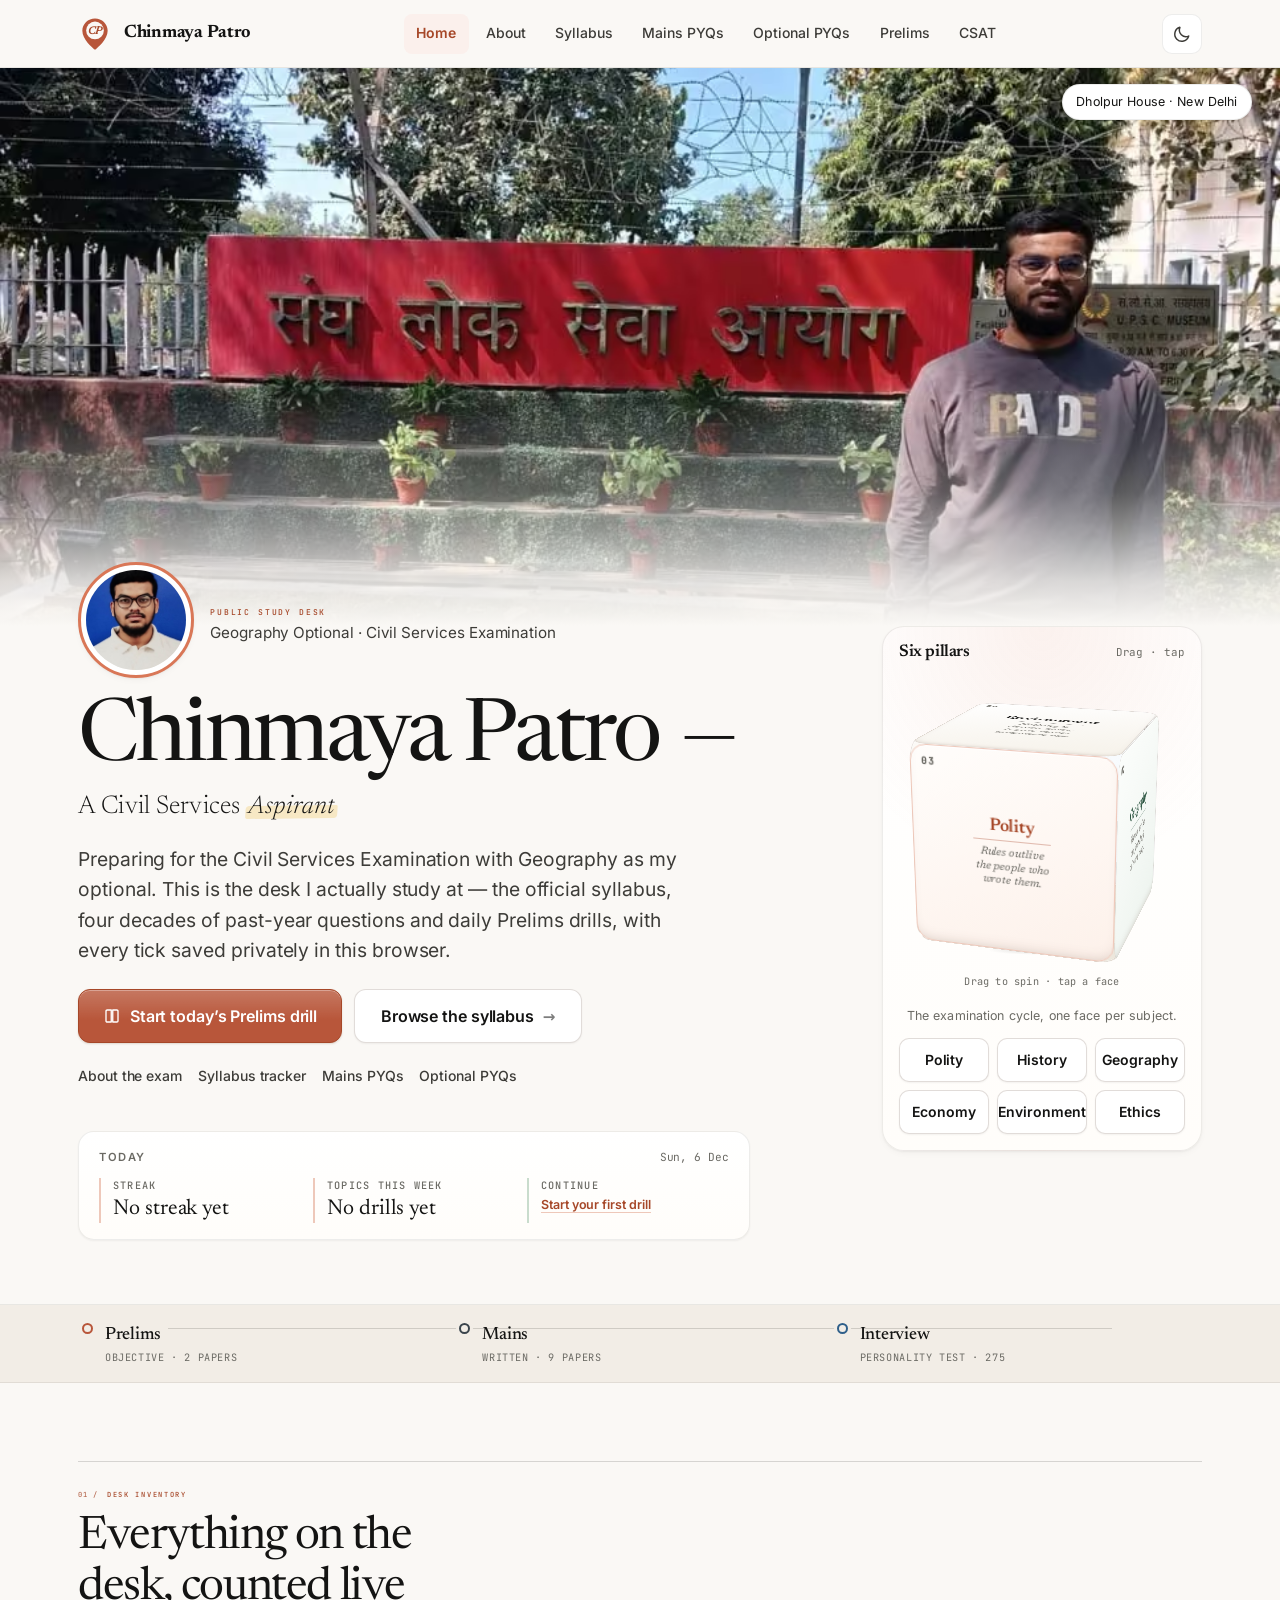
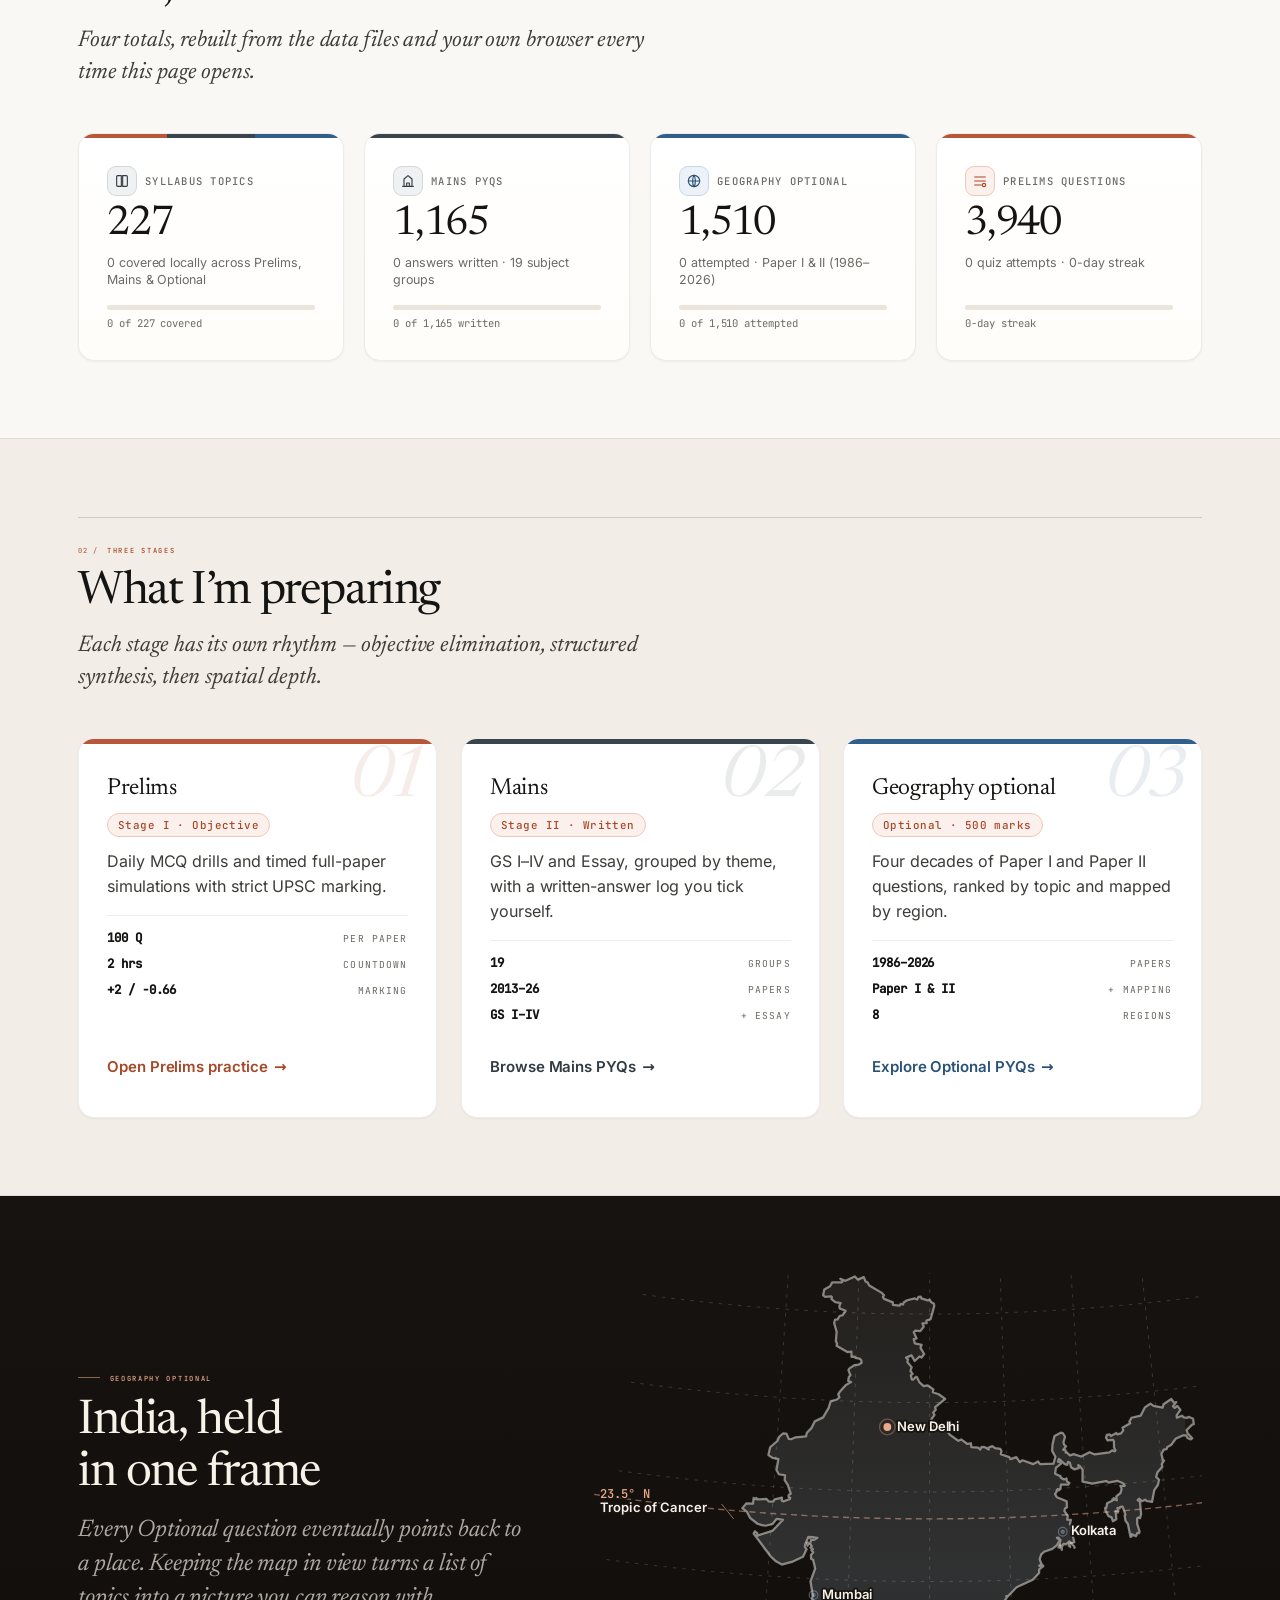
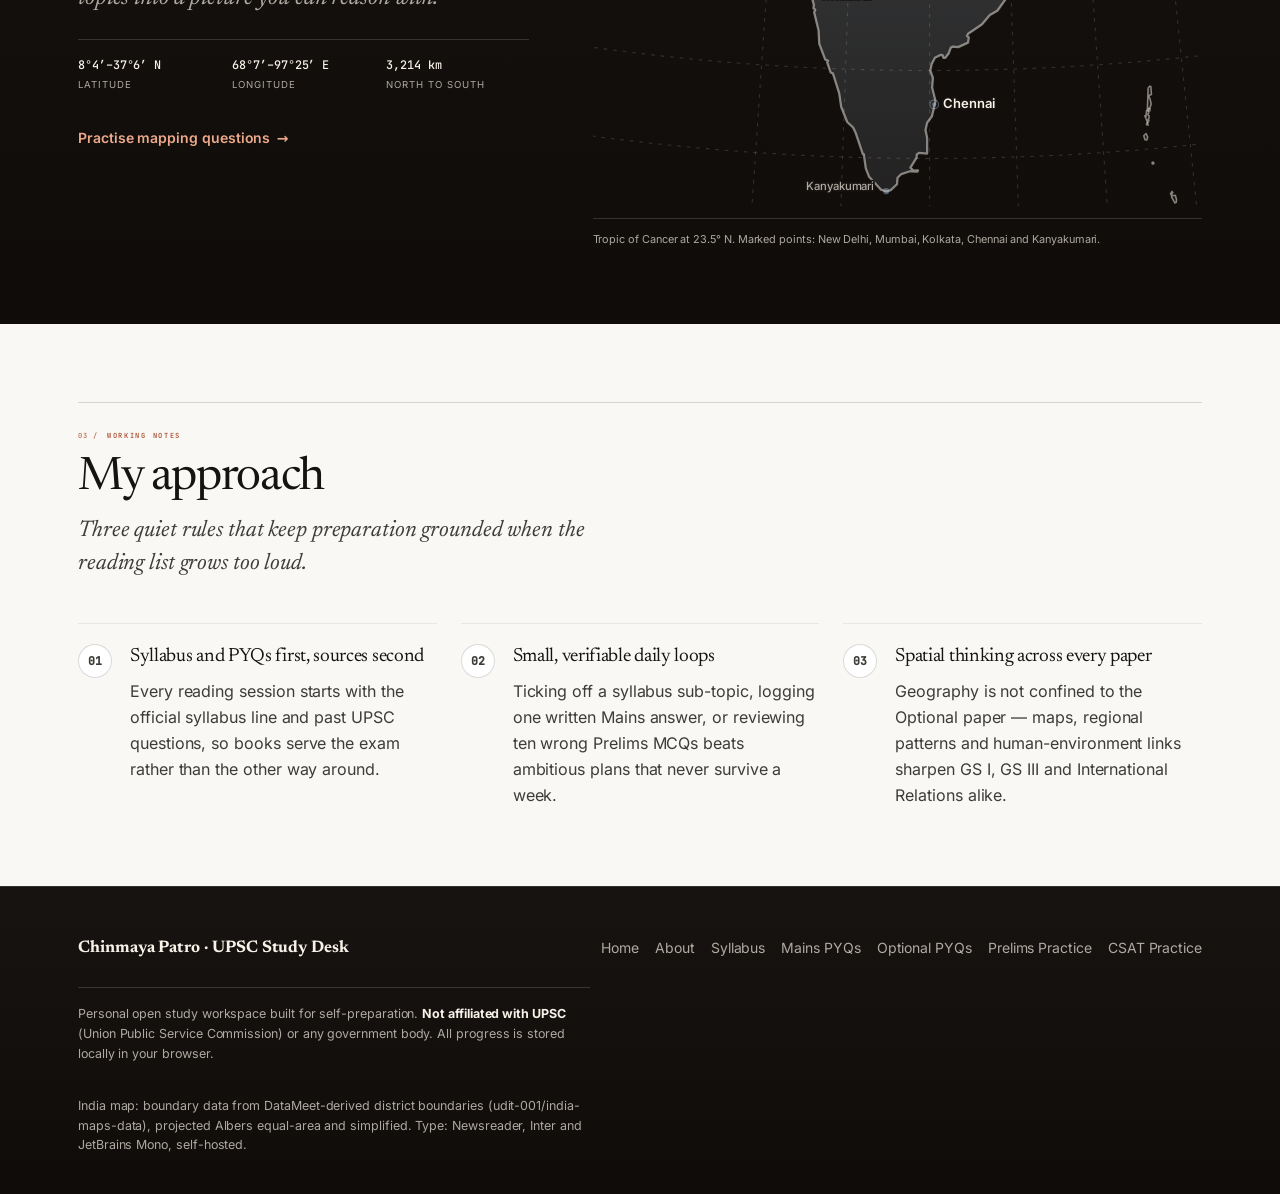
==== commit d8b2e7aa: "CSAT: bring back the figure-option questions (1,230 -> 1,244) Scanned both data layers for questions" ====
--- a/index.html
+++ b/index.html
@@ -42,11 +42,11 @@
       }
     } catch (e) {}
   </script>
-  <link rel="stylesheet" href="./assets/css/fonts.css?v=20261127y">
-  <link rel="stylesheet" href="./assets/css/tokens.css?v=20261127y">
-  <link rel="stylesheet" href="./assets/css/base.css?v=20261127y">
-  <link rel="stylesheet" href="./assets/css/home.css?v=20261127y">
-  <link rel="stylesheet" href="./assets/css/print.css?v=20261127y" media="print">
+  <link rel="stylesheet" href="./assets/css/fonts.css?v=20261127z">
+  <link rel="stylesheet" href="./assets/css/tokens.css?v=20261127z">
+  <link rel="stylesheet" href="./assets/css/base.css?v=20261127z">
+  <link rel="stylesheet" href="./assets/css/home.css?v=20261127z">
+  <link rel="stylesheet" href="./assets/css/print.css?v=20261127z" media="print">
 </head>
 <body class="page-home">
   <a class="skip-link" href="#main-content">Skip to main content</a>
@@ -677,16 +677,16 @@
   </footer>
 
   <!-- Deferred data scripts for live desk counts (page remains fully functional if empty/pending) -->
-  <script src="./data/syllabus-data.js?v=20261127y" defer></script>
-  <script src="./data/mains-data.js?v=20261127y" defer></script>
-  <script src="./data/optional-data.js?v=20261127y" defer></script>
-  <script src="./data/prelims-data.js?v=20261127y" defer></script>
-
-  <script src="./assets/js/storage.js?v=20261127y" defer></script>
-  <script src="./assets/js/theme.js?v=20261127y" defer></script>
-  <script src="./assets/js/data-counts.js?v=20261127y" defer></script>
-  <script src="./assets/js/nav.js?v=20261127y" defer></script>
-  <script src="./assets/js/motion.js?v=20261127y" defer></script>
-  <script src="./assets/js/home.js?v=20261127y" defer></script>
+  <script src="./data/syllabus-data.js?v=20261127z" defer></script>
+  <script src="./data/mains-data.js?v=20261127z" defer></script>
+  <script src="./data/optional-data.js?v=20261127z" defer></script>
+  <script src="./data/prelims-data.js?v=20261127z" defer></script>
+
+  <script src="./assets/js/storage.js?v=20261127z" defer></script>
+  <script src="./assets/js/theme.js?v=20261127z" defer></script>
+  <script src="./assets/js/data-counts.js?v=20261127z" defer></script>
+  <script src="./assets/js/nav.js?v=20261127z" defer></script>
+  <script src="./assets/js/motion.js?v=20261127z" defer></script>
+  <script src="./assets/js/home.js?v=20261127z" defer></script>
 </body>
 </html>
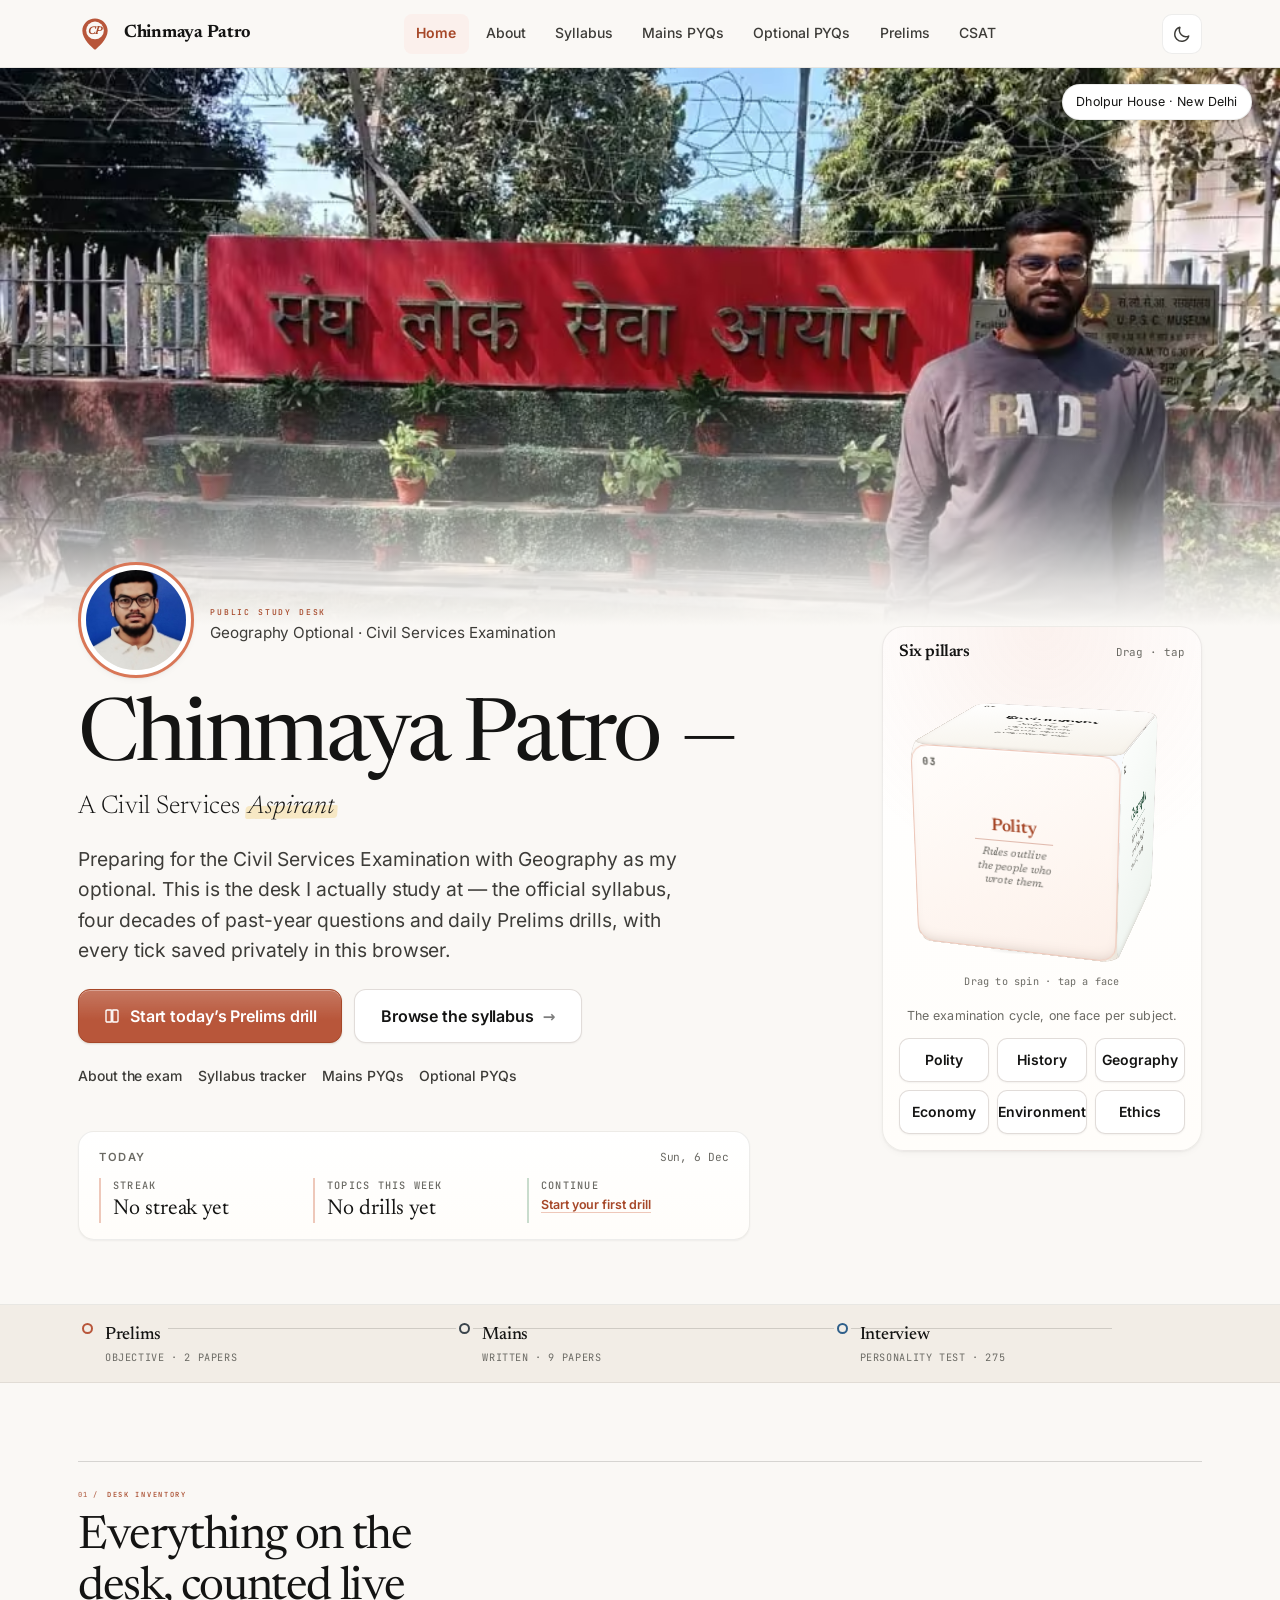
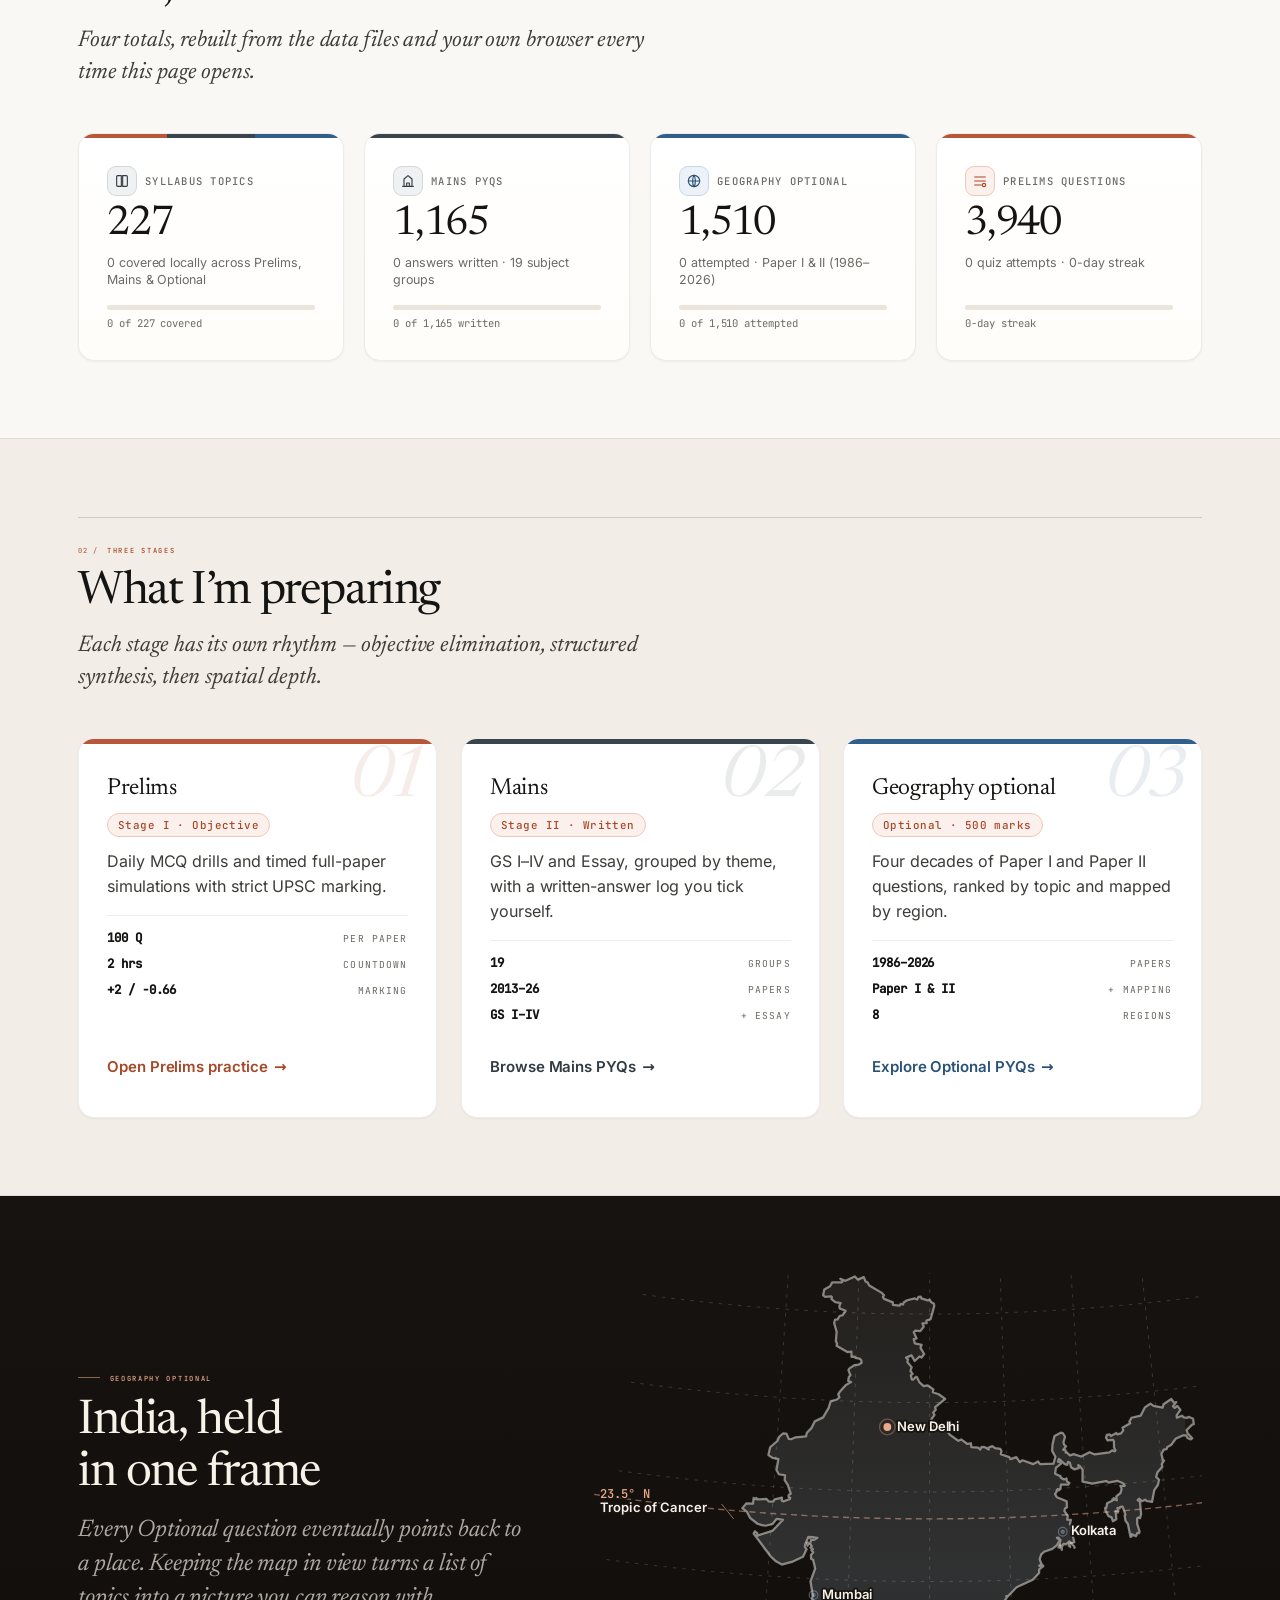
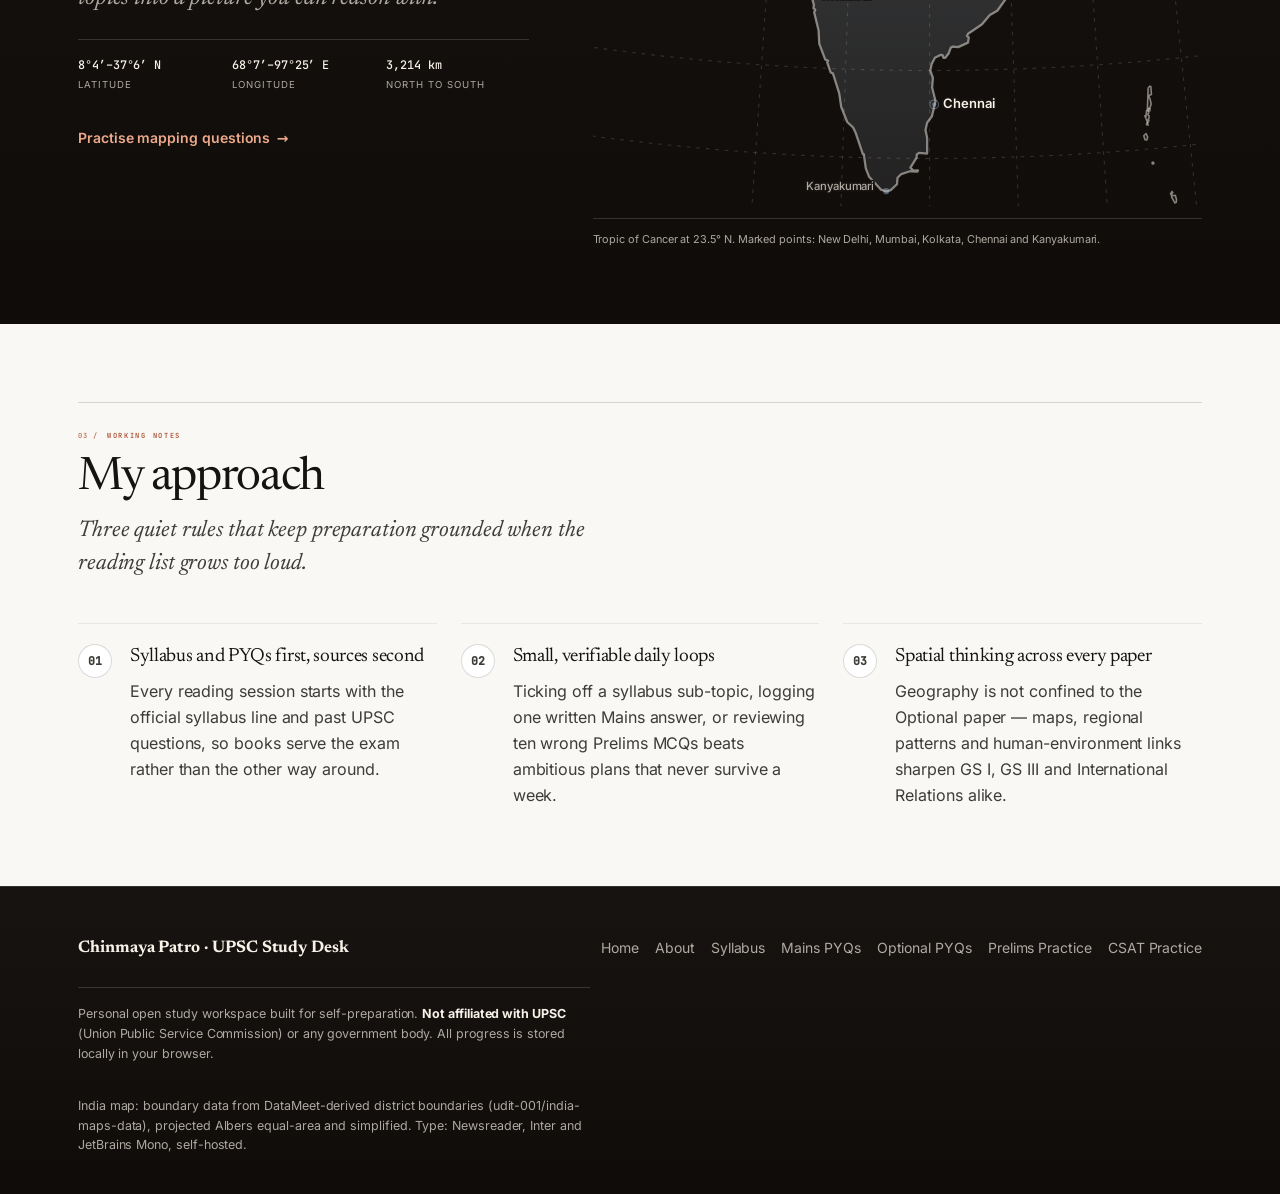
==== commit 84b29858: "CSAT: fix three parser faults, add 8 more 2026 questions Chasing the questions that were still short" ====
--- a/index.html
+++ b/index.html
@@ -42,11 +42,11 @@
       }
     } catch (e) {}
   </script>
-  <link rel="stylesheet" href="./assets/css/fonts.css?v=20261127z">
-  <link rel="stylesheet" href="./assets/css/tokens.css?v=20261127z">
-  <link rel="stylesheet" href="./assets/css/base.css?v=20261127z">
-  <link rel="stylesheet" href="./assets/css/home.css?v=20261127z">
-  <link rel="stylesheet" href="./assets/css/print.css?v=20261127z" media="print">
+  <link rel="stylesheet" href="./assets/css/fonts.css?v=20261127z2">
+  <link rel="stylesheet" href="./assets/css/tokens.css?v=20261127z2">
+  <link rel="stylesheet" href="./assets/css/base.css?v=20261127z2">
+  <link rel="stylesheet" href="./assets/css/home.css?v=20261127z2">
+  <link rel="stylesheet" href="./assets/css/print.css?v=20261127z2" media="print">
 </head>
 <body class="page-home">
   <a class="skip-link" href="#main-content">Skip to main content</a>
@@ -677,16 +677,16 @@
   </footer>
 
   <!-- Deferred data scripts for live desk counts (page remains fully functional if empty/pending) -->
-  <script src="./data/syllabus-data.js?v=20261127z" defer></script>
-  <script src="./data/mains-data.js?v=20261127z" defer></script>
-  <script src="./data/optional-data.js?v=20261127z" defer></script>
-  <script src="./data/prelims-data.js?v=20261127z" defer></script>
-
-  <script src="./assets/js/storage.js?v=20261127z" defer></script>
-  <script src="./assets/js/theme.js?v=20261127z" defer></script>
-  <script src="./assets/js/data-counts.js?v=20261127z" defer></script>
-  <script src="./assets/js/nav.js?v=20261127z" defer></script>
-  <script src="./assets/js/motion.js?v=20261127z" defer></script>
-  <script src="./assets/js/home.js?v=20261127z" defer></script>
+  <script src="./data/syllabus-data.js?v=20261127z2" defer></script>
+  <script src="./data/mains-data.js?v=20261127z2" defer></script>
+  <script src="./data/optional-data.js?v=20261127z2" defer></script>
+  <script src="./data/prelims-data.js?v=20261127z2" defer></script>
+
+  <script src="./assets/js/storage.js?v=20261127z2" defer></script>
+  <script src="./assets/js/theme.js?v=20261127z2" defer></script>
+  <script src="./assets/js/data-counts.js?v=20261127z2" defer></script>
+  <script src="./assets/js/nav.js?v=20261127z2" defer></script>
+  <script src="./assets/js/motion.js?v=20261127z2" defer></script>
+  <script src="./assets/js/home.js?v=20261127z2" defer></script>
 </body>
 </html>
